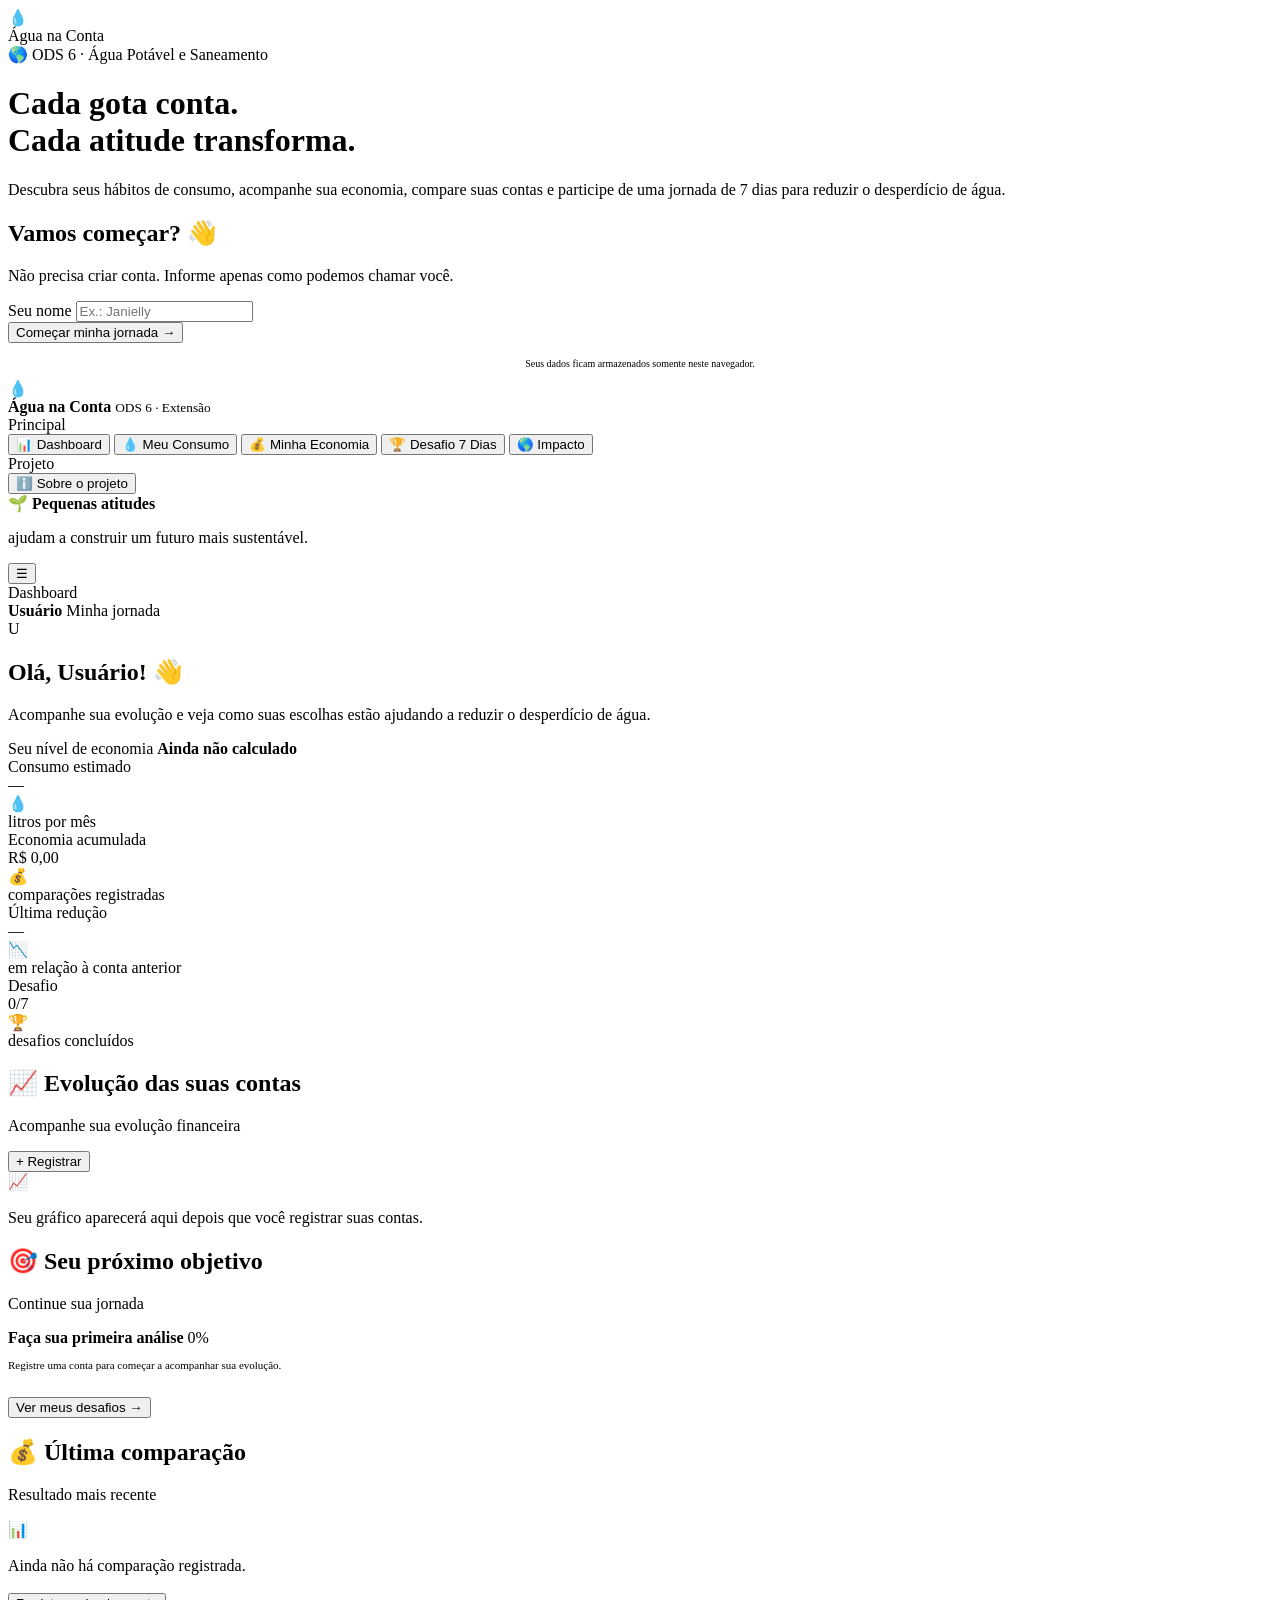
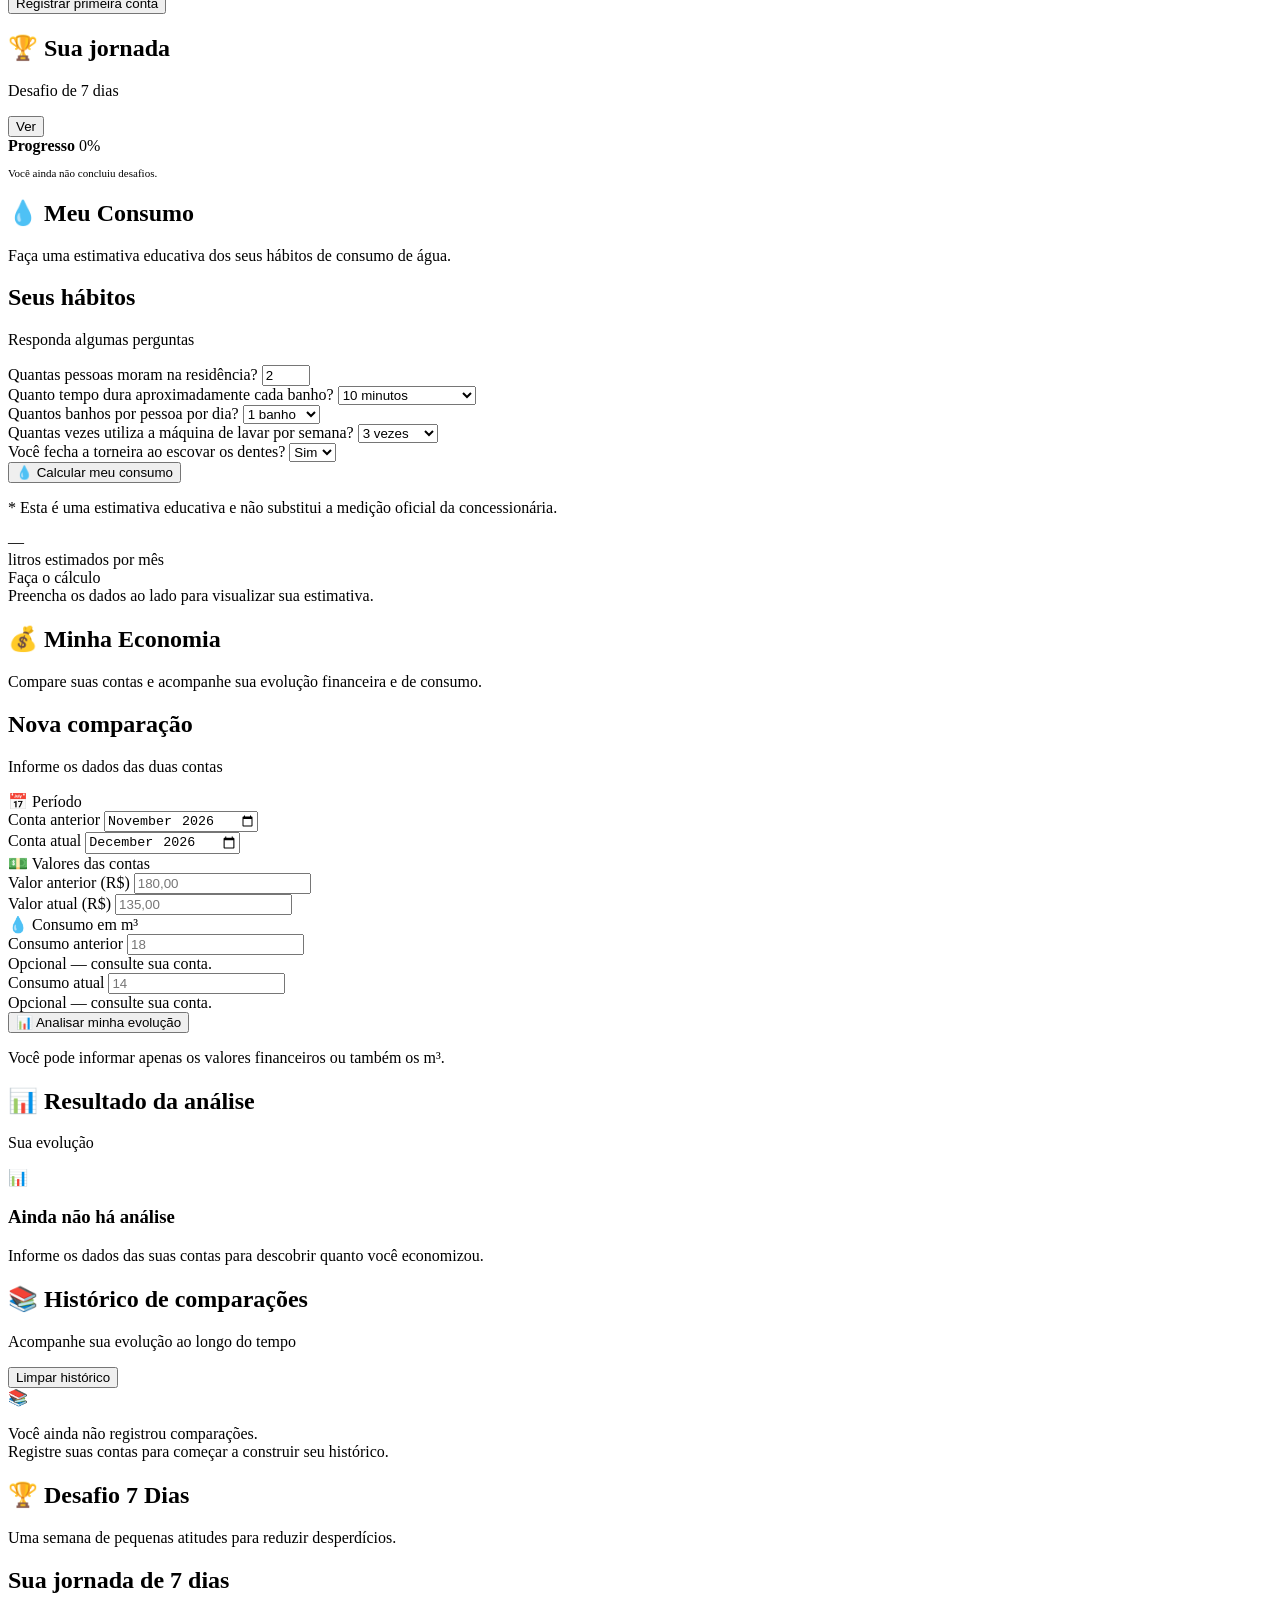
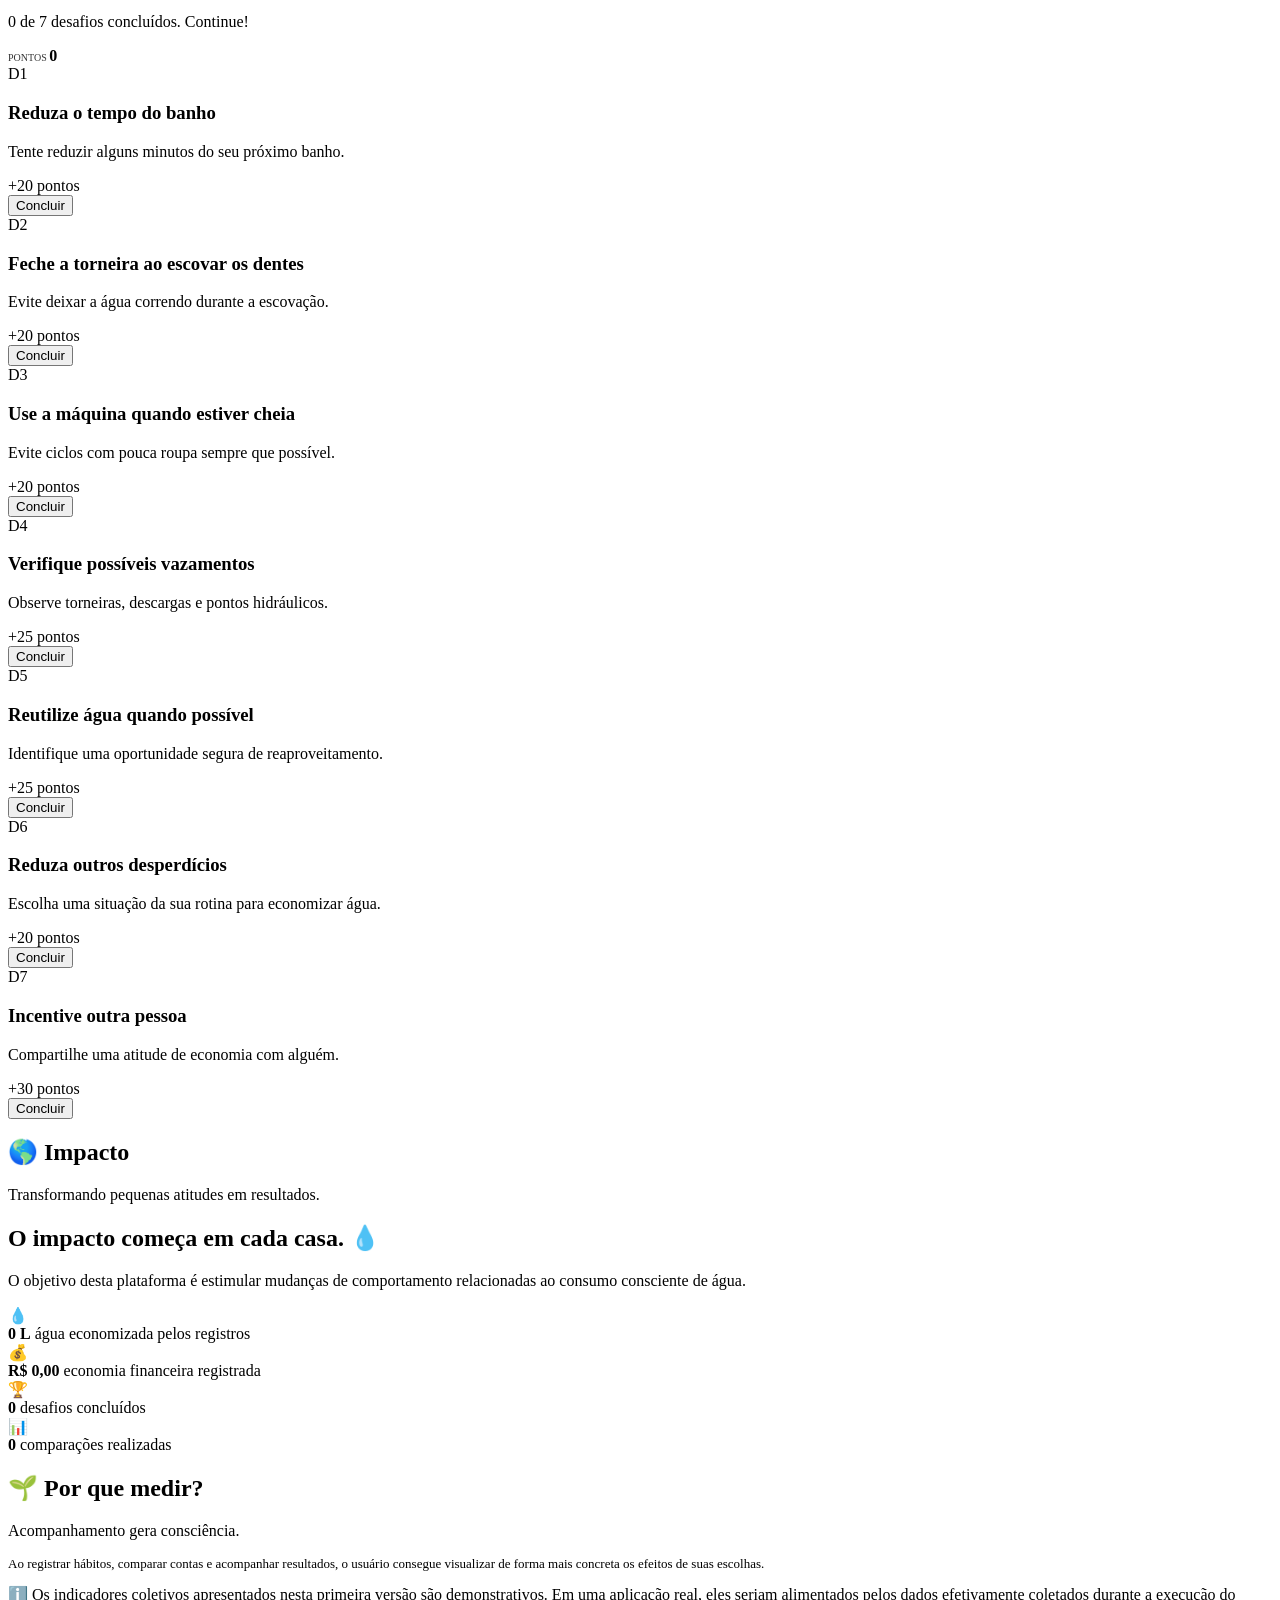
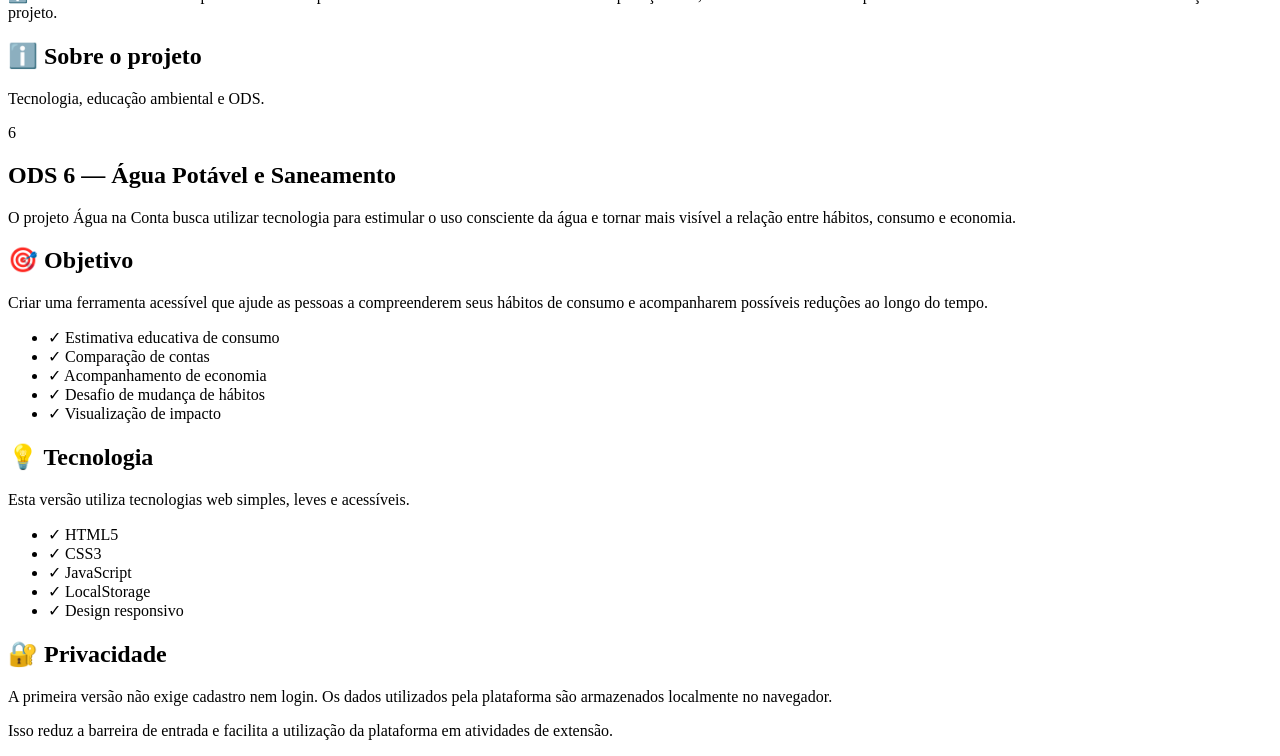
==== index.html @ fd57eae2 "Add files via upload" ====
<!DOCTYPE html>
<html lang="pt-BR">
<head>
    <meta charset="UTF-8">
    <meta name="viewport" content="width=device-width, initial-scale=1.0">

    <title>Água na Conta | Cada gota conta. Cada atitude transforma.</title>

    <meta
        name="description"
        content="Água na Conta — plataforma educativa para acompanhar consumo, economia de água e impacto ambiental."
    >

    
</head>

<body>

<!-- =============================================================
     TELA DE BOAS-VINDAS
============================================================= -->

<div id="welcomeScreen" class="welcome-screen">

    <div class="welcome-container">

        <div class="welcome-content">

            <div class="brand">
                <div class="brand-icon">💧</div>
                Água na Conta
            </div>

            <div class="ods-pill">
                🌎 ODS 6 · Água Potável e Saneamento
            </div>

            <h1>
                Cada gota conta.<br>
                <span>Cada atitude transforma.</span>
            </h1>

            <p>
                Descubra seus hábitos de consumo, acompanhe sua economia,
                compare suas contas e participe de uma jornada de 7 dias
                para reduzir o desperdício de água.
            </p>

        </div>

        <div class="welcome-card">

            <h2>Vamos começar? 👋</h2>

            <p>
                Não precisa criar conta. Informe apenas como podemos
                chamar você.
            </p>

            <div class="input-group">

                <label for="userName">
                    Seu nome
                </label>

                <input
                    id="userName"
                    type="text"
                    maxlength="40"
                    placeholder="Ex.: Janielly"
                    autocomplete="name"
                >

            </div>

            <button
                class="btn btn-primary btn-full"
                onclick="startPlatform()"
            >
                Começar minha jornada →
            </button>

            <p style="font-size:10px;margin-top:15px;text-align:center;">
                Seus dados ficam armazenados somente neste navegador.
            </p>

        </div>

    </div>

</div>


<!-- =============================================================
     APLICAÇÃO
============================================================= -->

<div id="app" class="app hidden">

    <!-- SIDEBAR -->

    <aside id="sidebar" class="sidebar">

        <div class="sidebar-brand">

            <div class="brand-icon">
                💧
            </div>

            <div>
                <strong>Água na Conta</strong>
                <small>ODS 6 · Extensão</small>
            </div>

        </div>

        <div class="nav-title">
            Principal
        </div>

        <nav class="nav">

            <button
                class="nav-item active"
                data-page="dashboard"
                onclick="navigate('dashboard')"
            >
                <span class="nav-icon">📊</span>
                Dashboard
            </button>

            <button
                class="nav-item"
                data-page="consumo"
                onclick="navigate('consumo')"
            >
                <span class="nav-icon">💧</span>
                Meu Consumo
            </button>

            <button
                class="nav-item"
                data-page="conta"
                onclick="navigate('conta')"
            >
                <span class="nav-icon">💰</span>
                Minha Economia
            </button>

            <button
                class="nav-item"
                data-page="desafio"
                onclick="navigate('desafio')"
            >
                <span class="nav-icon">🏆</span>
                Desafio 7 Dias
            </button>

            <button
                class="nav-item"
                data-page="impacto"
                onclick="navigate('impacto')"
            >
                <span class="nav-icon">🌎</span>
                Impacto
            </button>

        </nav>

        <div class="nav-title">
            Projeto
        </div>

        <nav class="nav">

            <button
                class="nav-item"
                data-page="sobre"
                onclick="navigate('sobre')"
            >
                <span class="nav-icon">ℹ️</span>
                Sobre o projeto
            </button>

        </nav>

        <div class="sidebar-bottom">

            <strong>🌱 Pequenas atitudes</strong>

            <p>
                ajudam a construir um futuro mais sustentável.
            </p>

        </div>

    </aside>


    <!-- CONTEÚDO -->

    <main class="main">

        <header class="topbar">

            <button
                class="mobile-menu"
                onclick="toggleSidebar()"
                aria-label="Abrir menu"
            >
                ☰
            </button>

            <div class="breadcrumb" id="breadcrumb">
                Dashboard
            </div>

            <div class="user-mini">

                <div class="user-mini-info">
                    <strong id="topUserName">Usuário</strong>
                    <span>Minha jornada</span>
                </div>

                <div
                    class="user-avatar"
                    id="userAvatar"
                >
                    U
                </div>

            </div>

        </header>


        <div class="content">


            <!-- =================================================
                 DASHBOARD
            ================================================= -->

            <section id="page-dashboard" class="page active">

                <div class="dashboard-hero">

                    <div class="dashboard-hero-row">

                        <div>

                            <h1 id="dashboardGreeting">
                                Olá! 👋
                            </h1>

                            <p>
                                Acompanhe sua evolução e veja como suas
                                escolhas estão ajudando a reduzir o
                                desperdício de água.
                            </p>

                        </div>

                        <div class="hero-status">

                            <span>Seu nível de economia</span>

                            <strong id="dashboardLevel">
                                Ainda não calculado
                            </strong>

                        </div>

                    </div>

                </div>


                <!-- MÉTRICAS -->

                <div class="metrics-grid">

                    <div class="card metric-card">

                        <div class="metric-top">

                            <div>
                                <div class="metric-label">
                                    Consumo estimado
                                </div>
                                <div
                                    class="metric-value"
                                    id="metricConsumption"
                                >
                                    —
                                </div>
                            </div>

                            <div class="metric-icon teal">
                                💧
                            </div>

                        </div>

                        <div class="metric-description">
                            litros por mês
                        </div>

                    </div>


                    <div class="card metric-card">

                        <div class="metric-top">

                            <div>
                                <div class="metric-label">
                                    Economia acumulada
                                </div>

                                <div
                                    class="metric-value"
                                    id="metricSavings"
                                >
                                    R$ 0,00
                                </div>
                            </div>

                            <div class="metric-icon green">
                                💰
                            </div>

                        </div>

                        <div class="metric-description">
                            comparações registradas
                        </div>

                    </div>


                    <div class="card metric-card">

                        <div class="metric-top">

                            <div>
                                <div class="metric-label">
                                    Última redução
                                </div>

                                <div
                                    class="metric-value"
                                    id="metricReduction"
                                >
                                    —
                                </div>
                            </div>

                            <div class="metric-icon blue">
                                📉
                            </div>

                        </div>

                        <div class="metric-description">
                            em relação à conta anterior
                        </div>

                    </div>


                    <div class="card metric-card">

                        <div class="metric-top">

                            <div>
                                <div class="metric-label">
                                    Desafio
                                </div>

                                <div
                                    class="metric-value"
                                    id="metricChallenge"
                                >
                                    0/7
                                </div>
                            </div>

                            <div class="metric-icon orange">
                                🏆
                            </div>

                        </div>

                        <div class="metric-description">
                            desafios concluídos
                        </div>

                    </div>

                </div>


                <!-- EVOLUÇÃO + META -->

                <div class="dashboard-grid">

                    <div class="card">

                        <div class="card-header">

                            <div>
                                <h2>📈 Evolução das suas contas</h2>
                                <p>
                                    Acompanhe sua evolução financeira
                                </p>
                            </div>

                            <button
                                class="btn btn-secondary"
                                onclick="navigate('conta')"
                            >
                                + Registrar
                            </button>

                        </div>

                        <div class="card-body">

                            <div id="dashboardChart">
                                <!-- preenchido pelo JS -->
                            </div>

                        </div>

                    </div>


                    <div class="card">

                        <div class="card-header">

                            <div>
                                <h2>🎯 Seu próximo objetivo</h2>
                                <p>
                                    Continue sua jornada
                                </p>
                            </div>

                        </div>

                        <div class="card-body">

                            <div class="goal-card">

                                <div class="goal-top">

                                    <strong id="goalTitle">
                                        Complete seu primeiro desafio
                                    </strong>

                                    <span id="goalPercent">
                                        0%
                                    </span>

                                </div>

                                <div class="goal-bar">
                                    <div
                                        id="goalBar"
                                        style="width:0%"
                                    ></div>
                                </div>

                                <p
                                    id="goalDescription"
                                    style="
                                        margin-top:12px;
                                        color:var(--text-light);
                                        font-size:11px;
                                    "
                                >
                                    Dê o primeiro passo para começar.
                                </p>

                            </div>

                            <button
                                class="btn btn-primary btn-full"
                                style="margin-top:15px;"
                                onclick="navigate('desafio')"
                            >
                                Ver meus desafios →
                            </button>

                        </div>

                    </div>

                </div>


                <!-- ÚLTIMO RESULTADO + DESAFIO -->

                <div class="dashboard-grid-2">

                    <div class="card">

                        <div class="card-header">

                            <div>
                                <h2>💰 Última comparação</h2>
                                <p>
                                    Resultado mais recente
                                </p>
                            </div>

                        </div>

                        <div
                            class="card-body"
                            id="dashboardLastComparison"
                        >
                            <div class="history-empty">
                                Ainda não há comparação registrada.
                            </div>
                        </div>

                    </div>


                    <div class="card">

                        <div class="card-header">

                            <div>
                                <h2>🏆 Sua jornada</h2>
                                <p>
                                    Desafio de 7 dias
                                </p>
                            </div>

                            <button
                                class="btn btn-secondary"
                                onclick="navigate('desafio')"
                            >
                                Ver
                            </button>

                        </div>

                        <div class="card-body">

                            <div class="goal-card">

                                <div class="goal-top">

                                    <strong>
                                        Progresso
                                    </strong>

                                    <span id="dashboardChallengePercent">
                                        0%
                                    </span>

                                </div>

                                <div class="goal-bar">

                                    <div
                                        id="dashboardChallengeBar"
                                        style="width:0%"
                                    ></div>

                                </div>

                                <p
                                    id="dashboardChallengeText"
                                    style="
                                        margin-top:12px;
                                        color:var(--text-light);
                                        font-size:11px;
                                    "
                                >
                                    Você ainda não concluiu desafios.
                                </p>

                            </div>

                        </div>

                    </div>

                </div>

            </section>


            <!-- =================================================
                 MEU CONSUMO
            ================================================= -->

            <section id="page-consumo" class="page">

                <div class="page-header">

                    <h1>💧 Meu Consumo</h1>

                    <p>
                        Faça uma estimativa educativa dos seus hábitos
                        de consumo de água.
                    </p>

                </div>


                <div class="consumption-layout">

                    <!-- FORM -->

                    <div class="card">

                        <div class="card-header">

                            <div>
                                <h2>Seus hábitos</h2>
                                <p>
                                    Responda algumas perguntas
                                </p>
                            </div>

                        </div>

                        <div class="card-body">

                            <div class="input-group">

                                <label for="people">
                                    Quantas pessoas moram na residência?
                                </label>

                                <input
                                    id="people"
                                    type="number"
                                    min="1"
                                    max="30"
                                    value="2"
                                >

                            </div>


                            <div class="input-group">

                                <label for="showerMinutes">
                                    Quanto tempo dura aproximadamente
                                    cada banho?
                                </label>

                                <select id="showerMinutes">

                                    <option value="5">
                                        5 minutos
                                    </option>

                                    <option value="8">
                                        8 minutos
                                    </option>

                                    <option value="10" selected>
                                        10 minutos
                                    </option>

                                    <option value="15">
                                        15 minutos
                                    </option>

                                    <option value="20">
                                        20 minutos
                                    </option>

                                    <option value="25">
                                        Mais de 20 minutos
                                    </option>

                                </select>

                            </div>


                            <div class="input-group">

                                <label for="showers">
                                    Quantos banhos por pessoa por dia?
                                </label>

                                <select id="showers">

                                    <option value="1" selected>
                                        1 banho
                                    </option>

                                    <option value="2">
                                        2 banhos
                                    </option>

                                    <option value="3">
                                        3 banhos
                                    </option>

                                </select>

                            </div>


                            <div class="input-group">

                                <label for="washer">
                                    Quantas vezes utiliza a máquina
                                    de lavar por semana?
                                </label>

                                <select id="washer">

                                    <option value="1">
                                        1 vez
                                    </option>

                                    <option value="2">
                                        2 vezes
                                    </option>

                                    <option value="3" selected>
                                        3 vezes
                                    </option>

                                    <option value="4">
                                        4 vezes
                                    </option>

                                    <option value="5">
                                        5 ou mais
                                    </option>

                                </select>

                            </div>


                            <div class="input-group">

                                <label for="tap">
                                    Você fecha a torneira ao escovar
                                    os dentes?
                                </label>

                                <select id="tap">

                                    <option value="sim" selected>
                                        Sim
                                    </option>

                                    <option value="nao">
                                        Não
                                    </option>

                                </select>

                            </div>


                            <button
                                class="btn btn-primary btn-full"
                                onclick="calculateConsumption()"
                            >
                                💧 Calcular meu consumo
                            </button>

                            <p class="help-text">
                                * Esta é uma estimativa educativa e não
                                substitui a medição oficial da concessionária.
                            </p>

                        </div>

                    </div>


                    <!-- RESULTADO -->

                    <div class="card">

                        <div class="consumption-result">

                            <div class="big-number" id="consumptionTotal">
                                —
                            </div>

                            <div class="big-number-label">
                                litros estimados por mês
                            </div>

                            <div
                                class="profile-badge"
                                id="consumptionProfile"
                            >
                                Faça o cálculo
                            </div>

                        </div>


                        <div
                            class="consumption-breakdown"
                            id="consumptionBreakdown"
                        >

                            <div class="history-empty">
                                Preencha os dados ao lado para
                                visualizar sua estimativa.
                            </div>

                        </div>

                    </div>

                </div>

            </section>


            <!-- =================================================
                 MINHA ECONOMIA
            ================================================= -->

            <section id="page-conta" class="page">

                <div class="page-header">

                    <h1>💰 Minha Economia</h1>

                    <p>
                        Compare suas contas e acompanhe sua evolução
                        financeira e de consumo.
                    </p>

                </div>


                <div class="comparison-layout">

                    <!-- FORMULÁRIO -->

                    <div class="card">

                        <div class="card-header">

                            <div>
                                <h2>Nova comparação</h2>
                                <p>
                                    Informe os dados das duas contas
                                </p>
                            </div>

                        </div>

                        <div class="card-body">

                            <div class="form-section">

                                <div class="form-section-title">
                                    📅 Período
                                </div>

                                <div class="form-grid">

                                    <div class="input-group">

                                        <label for="previousMonth">
                                            Conta anterior
                                        </label>

                                        <input
                                            id="previousMonth"
                                            type="month"
                                        >

                                    </div>

                                    <div class="input-group">

                                        <label for="currentMonth">
                                            Conta atual
                                        </label>

                                        <input
                                            id="currentMonth"
                                            type="month"
                                        >

                                    </div>

                                </div>

                            </div>


                            <div class="form-section">

                                <div class="form-section-title">
                                    💵 Valores das contas
                                </div>

                                <div class="form-grid">

                                    <div class="input-group">

                                        <label for="previousBill">
                                            Valor anterior (R$)
                                        </label>

                                        <input
                                            id="previousBill"
                                            type="number"
                                            min="0"
                                            step="0.01"
                                            placeholder="180,00"
                                        >

                                    </div>

                                    <div class="input-group">

                                        <label for="currentBill">
                                            Valor atual (R$)
                                        </label>

                                        <input
                                            id="currentBill"
                                            type="number"
                                            min="0"
                                            step="0.01"
                                            placeholder="135,00"
                                        >

                                    </div>

                                </div>

                            </div>


                            <div class="form-section">

                                <div class="form-section-title">
                                    💧 Consumo em m³
                                </div>

                                <div class="form-grid">

                                    <div class="input-group">

                                        <label for="previousM3">
                                            Consumo anterior
                                        </label>

                                        <input
                                            id="previousM3"
                                            type="number"
                                            min="0"
                                            step="0.01"
                                            placeholder="18"
                                        >

                                        <div class="help-text">
                                            Opcional — consulte sua conta.
                                        </div>

                                    </div>

                                    <div class="input-group">

                                        <label for="currentM3">
                                            Consumo atual
                                        </label>

                                        <input
                                            id="currentM3"
                                            type="number"
                                            min="0"
                                            step="0.01"
                                            placeholder="14"
                                        >

                                        <div class="help-text">
                                            Opcional — consulte sua conta.
                                        </div>

                                    </div>

                                </div>

                            </div>


                            <button
                                class="btn btn-primary btn-full"
                                onclick="compareBills()"
                            >
                                📊 Analisar minha evolução
                            </button>

                            <p class="help-text">
                                Você pode informar apenas os valores
                                financeiros ou também os m³.
                            </p>

                        </div>

                    </div>


                    <!-- RESULTADO -->

                    <div class="card">

                        <div class="card-header">

                            <div>
                                <h2>📊 Resultado da análise</h2>
                                <p>
                                    Sua evolução
                                </p>
                            </div>

                        </div>

                        <div
                            id="comparisonResult"
                            class="result-empty"
                        >

                            <div class="empty-state">

                                <div class="empty-icon">
                                    📊
                                </div>

                                <h3>
                                    Ainda não há análise
                                </h3>

                                <p>
                                    Informe os dados das suas contas
                                    para descobrir quanto você economizou.
                                </p>

                            </div>

                        </div>

                    </div>

                </div>


                <!-- HISTÓRICO -->

                <div
                    class="card"
                    style="margin-top:20px;"
                >

                    <div class="card-header">

                        <div>
                            <h2>📚 Histórico de comparações</h2>
                            <p>
                                Acompanhe sua evolução ao longo do tempo
                            </p>
                        </div>

                        <button
                            class="btn btn-outline"
                            onclick="clearHistory()"
                        >
                            Limpar histórico
                        </button>

                    </div>

                    <div
                        class="card-body"
                        id="historyContainer"
                    >
                    </div>

                </div>

            </section>


            <!-- =================================================
                 DESAFIO
            ================================================= -->

            <section id="page-desafio" class="page">

                <div class="page-header">

                    <h1>🏆 Desafio 7 Dias</h1>

                    <p>
                        Uma semana de pequenas atitudes para
                        reduzir desperdícios.
                    </p>

                </div>


                <div class="challenge-header">

                    <div class="challenge-top">

                        <div>

                            <h2>
                                Sua jornada de 7 dias
                            </h2>

                            <p id="challengeSummary">
                                Comece seu primeiro desafio.
                            </p>

                        </div>

                        <div class="challenge-score">

                            <span style="font-size:10px;opacity:.8;">
                                PONTOS
                            </span>

                            <strong id="challengePoints">
                                0
                            </strong>

                        </div>

                    </div>

                    <div class="challenge-progress">

                        <div
                            id="challengeProgressBar"
                            style="width:0%"
                        ></div>

                    </div>

                </div>


                <div
                    class="challenge-list"
                    id="challengeList"
                >
                </div>

            </section>


            <!-- =================================================
                 IMPACTO
            ================================================= -->

            <section id="page-impacto" class="page">

                <div class="page-header">

                    <h1>🌎 Impacto</h1>

                    <p>
                        Transformando pequenas atitudes em resultados.
                    </p>

                </div>


                <div class="impact-hero">

                    <h2>
                        O impacto começa em cada casa. 💧
                    </h2>

                    <p>
                        O objetivo desta plataforma é estimular
                        mudanças de comportamento relacionadas ao
                        consumo consciente de água.
                    </p>

                </div>


                <div class="impact-grid">

                    <div class="card impact-card">

                        <div class="icon">💧</div>

                        <strong id="impactLiters">
                            0 L
                        </strong>

                        <span>
                            água economizada pelos registros
                        </span>

                    </div>


                    <div class="card impact-card">

                        <div class="icon">💰</div>

                        <strong id="impactMoney">
                            R$ 0
                        </strong>

                        <span>
                            economia financeira registrada
                        </span>

                    </div>


                    <div class="card impact-card">

                        <div class="icon">🏆</div>

                        <strong id="impactChallenges">
                            0
                        </strong>

                        <span>
                            desafios concluídos
                        </span>

                    </div>


                    <div class="card impact-card">

                        <div class="icon">📊</div>

                        <strong id="impactComparisons">
                            0
                        </strong>

                        <span>
                            comparações realizadas
                        </span>

                    </div>

                </div>


                <div class="card">

                    <div class="card-header">

                        <div>
                            <h2>🌱 Por que medir?</h2>
                            <p>
                                Acompanhamento gera consciência.
                            </p>
                        </div>

                    </div>

                    <div class="card-body">

                        <p
                            style="
                                font-size:13px;
                                color:var(--text-light);
                                max-width:800px;
                            "
                        >
                            Ao registrar hábitos, comparar contas e
                            acompanhar resultados, o usuário consegue
                            visualizar de forma mais concreta os efeitos
                            de suas escolhas.
                        </p>

                        <div class="demonstrative">

                            ℹ️ Os indicadores coletivos apresentados
                            nesta primeira versão são demonstrativos.
                            Em uma aplicação real, eles seriam alimentados
                            pelos dados efetivamente coletados durante
                            a execução do projeto.

                        </div>

                    </div>

                </div>

            </section>


            <!-- =================================================
                 SOBRE
            ================================================= -->

            <section id="page-sobre" class="page">

                <div class="page-header">

                    <h1>ℹ️ Sobre o projeto</h1>

                    <p>
                        Tecnologia, educação ambiental e ODS.
                    </p>

                </div>


                <div class="about-grid">

                    <div class="card about-card ods-card">

                        <div class="ods-number">
                            6
                        </div>

                        <h2>
                            ODS 6 — Água Potável e Saneamento
                        </h2>

                        <p>
                            O projeto Água na Conta busca utilizar
                            tecnologia para estimular o uso consciente
                            da água e tornar mais visível a relação
                            entre hábitos, consumo e economia.
                        </p>

                    </div>


                    <div class="card about-card">

                        <h2>
                            🎯 Objetivo
                        </h2>

                        <p>
                            Criar uma ferramenta acessível que ajude
                            as pessoas a compreenderem seus hábitos
                            de consumo e acompanharem possíveis
                            reduções ao longo do tempo.
                        </p>

                        <ul class="feature-list">

                            <li>
                                <span>✓</span>
                                Estimativa educativa de consumo
                            </li>

                            <li>
                                <span>✓</span>
                                Comparação de contas
                            </li>

                            <li>
                                <span>✓</span>
                                Acompanhamento de economia
                            </li>

                            <li>
                                <span>✓</span>
                                Desafio de mudança de hábitos
                            </li>

                            <li>
                                <span>✓</span>
                                Visualização de impacto
                            </li>

                        </ul>

                    </div>


                    <div class="card about-card">

                        <h2>
                            💡 Tecnologia
                        </h2>

                        <p>
                            Esta versão utiliza tecnologias web simples,
                            leves e acessíveis.
                        </p>

                        <ul class="feature-list">

                            <li>
                                <span>✓</span>
                                HTML5
                            </li>

                            <li>
                                <span>✓</span>
                                CSS3
                            </li>

                            <li>
                                <span>✓</span>
                                JavaScript
                            </li>

                            <li>
                                <span>✓</span>
                                LocalStorage
                            </li>

                            <li>
                                <span>✓</span>
                                Design responsivo
                            </li>

                        </ul>

                    </div>


                    <div class="card about-card">

                        <h2>
                            🔐 Privacidade
                        </h2>

                        <p>
                            A primeira versão não exige cadastro nem
                            login. Os dados utilizados pela plataforma
                            são armazenados localmente no navegador.
                        </p>

                        <p>
                            Isso reduz a barreira de entrada e facilita
                            a utilização da plataforma em atividades
                            de extensão.
                        </p>

                    </div>

                </div>

            </section>


        </div>

    </main>

</div>


<!-- TOAST -->

<div
    id="toastContainer"
    class="toast-container"
></div>


    <script src="script.js"></script>


</body>
</html>
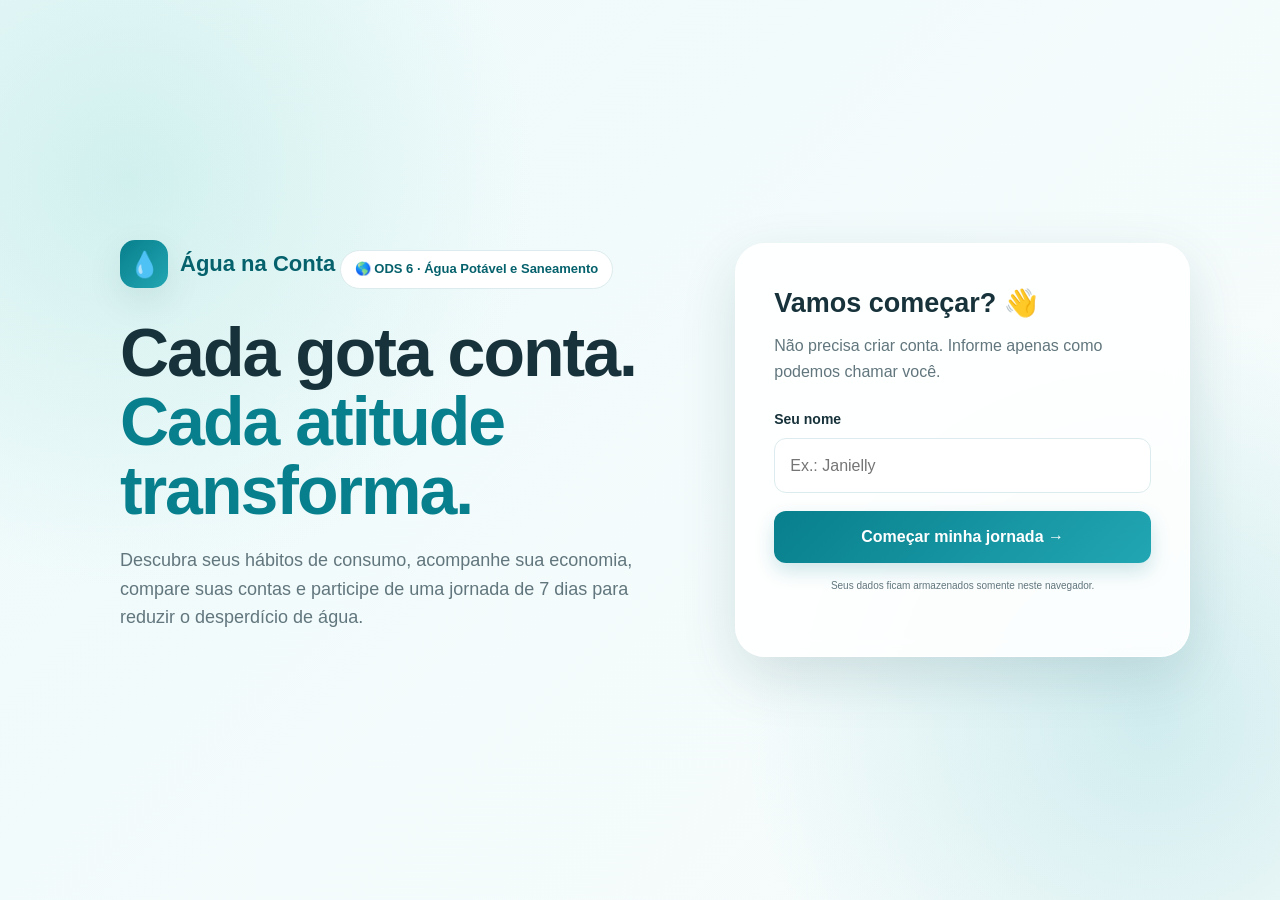
==== commit 99cd18e6: "Rename testeods6.html to index.html" ====
--- a/index.html
+++ b/index.html
@@ -1,1484 +1,5590 @@
-<!DOCTYPE html>
-<html lang="pt-BR">
-<head>
-    <meta charset="UTF-8">
-    <meta name="viewport" content="width=device-width, initial-scale=1.0">
-
-    <title>Água na Conta | Cada gota conta. Cada atitude transforma.</title>
-
-    <meta
-        name="description"
-        content="Água na Conta — plataforma educativa para acompanhar consumo, economia de água e impacto ambiental."
-    >
-
-    
-</head>
-
-<body>
-
-<!-- =============================================================
-     TELA DE BOAS-VINDAS
-============================================================= -->
-
-<div id="welcomeScreen" class="welcome-screen">
-
-    <div class="welcome-container">
-
-        <div class="welcome-content">
-
-            <div class="brand">
-                <div class="brand-icon">💧</div>
-                Água na Conta
-            </div>
-
-            <div class="ods-pill">
-                🌎 ODS 6 · Água Potável e Saneamento
-            </div>
-
-            <h1>
-                Cada gota conta.<br>
-                <span>Cada atitude transforma.</span>
-            </h1>
-
-            <p>
-                Descubra seus hábitos de consumo, acompanhe sua economia,
-                compare suas contas e participe de uma jornada de 7 dias
-                para reduzir o desperdício de água.
-            </p>
-
-        </div>
-
-        <div class="welcome-card">
-
-            <h2>Vamos começar? 👋</h2>
-
-            <p>
-                Não precisa criar conta. Informe apenas como podemos
-                chamar você.
-            </p>
-
-            <div class="input-group">
-
-                <label for="userName">
-                    Seu nome
-                </label>
-
-                <input
-                    id="userName"
-                    type="text"
-                    maxlength="40"
-                    placeholder="Ex.: Janielly"
-                    autocomplete="name"
-                >
-
-            </div>
-
-            <button
-                class="btn btn-primary btn-full"
-                onclick="startPlatform()"
-            >
-                Começar minha jornada →
-            </button>
-
-            <p style="font-size:10px;margin-top:15px;text-align:center;">
-                Seus dados ficam armazenados somente neste navegador.
-            </p>
-
-        </div>
-
-    </div>
-
-</div>
-
-
-<!-- =============================================================
-     APLICAÇÃO
-============================================================= -->
-
-<div id="app" class="app hidden">
-
-    <!-- SIDEBAR -->
-
-    <aside id="sidebar" class="sidebar">
-
-        <div class="sidebar-brand">
-
-            <div class="brand-icon">
-                💧
-            </div>
-
-            <div>
-                <strong>Água na Conta</strong>
-                <small>ODS 6 · Extensão</small>
-            </div>
-
-        </div>
-
-        <div class="nav-title">
-            Principal
-        </div>
-
-        <nav class="nav">
-
-            <button
-                class="nav-item active"
-                data-page="dashboard"
-                onclick="navigate('dashboard')"
-            >
-                <span class="nav-icon">📊</span>
-                Dashboard
-            </button>
-
-            <button
-                class="nav-item"
-                data-page="consumo"
-                onclick="navigate('consumo')"
-            >
-                <span class="nav-icon">💧</span>
-                Meu Consumo
-            </button>
-
-            <button
-                class="nav-item"
-                data-page="conta"
-                onclick="navigate('conta')"
-            >
-                <span class="nav-icon">💰</span>
-                Minha Economia
-            </button>
-
-            <button
-                class="nav-item"
-                data-page="desafio"
-                onclick="navigate('desafio')"
-            >
-                <span class="nav-icon">🏆</span>
-                Desafio 7 Dias
-            </button>
-
-            <button
-                class="nav-item"
-                data-page="impacto"
-                onclick="navigate('impacto')"
-            >
-                <span class="nav-icon">🌎</span>
-                Impacto
-            </button>
-
-        </nav>
-
-        <div class="nav-title">
-            Projeto
-        </div>
-
-        <nav class="nav">
-
-            <button
-                class="nav-item"
-                data-page="sobre"
-                onclick="navigate('sobre')"
-            >
-                <span class="nav-icon">ℹ️</span>
-                Sobre o projeto
-            </button>
-
-        </nav>
-
-        <div class="sidebar-bottom">
-
-            <strong>🌱 Pequenas atitudes</strong>
-
-            <p>
-                ajudam a construir um futuro mais sustentável.
-            </p>
-
-        </div>
-
-    </aside>
-
-
-    <!-- CONTEÚDO -->
-
-    <main class="main">
-
-        <header class="topbar">
-
-            <button
-                class="mobile-menu"
-                onclick="toggleSidebar()"
-                aria-label="Abrir menu"
-            >
-                ☰
-            </button>
-
-            <div class="breadcrumb" id="breadcrumb">
-                Dashboard
-            </div>
-
-            <div class="user-mini">
-
-                <div class="user-mini-info">
-                    <strong id="topUserName">Usuário</strong>
-                    <span>Minha jornada</span>
-                </div>
-
-                <div
-                    class="user-avatar"
-                    id="userAvatar"
-                >
-                    U
-                </div>
-
-            </div>
-
-        </header>
-
-
-        <div class="content">
-
-
-            <!-- =================================================
-                 DASHBOARD
-            ================================================= -->
-
-            <section id="page-dashboard" class="page active">
-
-                <div class="dashboard-hero">
-
-                    <div class="dashboard-hero-row">
-
-                        <div>
-
-                            <h1 id="dashboardGreeting">
-                                Olá! 👋
-                            </h1>
-
-                            <p>
-                                Acompanhe sua evolução e veja como suas
-                                escolhas estão ajudando a reduzir o
-                                desperdício de água.
-                            </p>
-
-                        </div>
-
-                        <div class="hero-status">
-
-                            <span>Seu nível de economia</span>
-
-                            <strong id="dashboardLevel">
-                                Ainda não calculado
-                            </strong>
-
-                        </div>
-
-                    </div>
-
-                </div>
-
-
-                <!-- MÉTRICAS -->
-
-                <div class="metrics-grid">
-
-                    <div class="card metric-card">
-
-                        <div class="metric-top">
-
-                            <div>
-                                <div class="metric-label">
-                                    Consumo estimado
-                                </div>
-                                <div
-                                    class="metric-value"
-                                    id="metricConsumption"
-                                >
-                                    —
-                                </div>
-                            </div>
-
-                            <div class="metric-icon teal">
-                                💧
-                            </div>
-
-                        </div>
-
-                        <div class="metric-description">
-                            litros por mês
-                        </div>
-
-                    </div>
-
-
-                    <div class="card metric-card">
-
-                        <div class="metric-top">
-
-                            <div>
-                                <div class="metric-label">
-                                    Economia acumulada
-                                </div>
-
-                                <div
-                                    class="metric-value"
-                                    id="metricSavings"
-                                >
-                                    R$ 0,00
-                                </div>
-                            </div>
-
-                            <div class="metric-icon green">
-                                💰
-                            </div>
-
-                        </div>
-
-                        <div class="metric-description">
-                            comparações registradas
-                        </div>
-
-                    </div>
-
-
-                    <div class="card metric-card">
-
-                        <div class="metric-top">
-
-                            <div>
-                                <div class="metric-label">
-                                    Última redução
-                                </div>
-
-                                <div
-                                    class="metric-value"
-                                    id="metricReduction"
-                                >
-                                    —
-                                </div>
-                            </div>
-
-                            <div class="metric-icon blue">
-                                📉
-                            </div>
-
-                        </div>
-
-                        <div class="metric-description">
-                            em relação à conta anterior
-                        </div>
-
-                    </div>
-
-
-                    <div class="card metric-card">
-
-                        <div class="metric-top">
-
-                            <div>
-                                <div class="metric-label">
-                                    Desafio
-                                </div>
-
-                                <div
-                                    class="metric-value"
-                                    id="metricChallenge"
-                                >
-                                    0/7
-                                </div>
-                            </div>
-
-                            <div class="metric-icon orange">
-                                🏆
-                            </div>
-
-                        </div>
-
-                        <div class="metric-description">
-                            desafios concluídos
-                        </div>
-
-                    </div>
-
-                </div>
-
-
-                <!-- EVOLUÇÃO + META -->
-
-                <div class="dashboard-grid">
-
-                    <div class="card">
-
-                        <div class="card-header">
-
-                            <div>
-                                <h2>📈 Evolução das suas contas</h2>
-                                <p>
-                                    Acompanhe sua evolução financeira
-                                </p>
-                            </div>
-
-                            <button
-                                class="btn btn-secondary"
-                                onclick="navigate('conta')"
-                            >
-                                + Registrar
-                            </button>
-
-                        </div>
-
-                        <div class="card-body">
-
-                            <div id="dashboardChart">
-                                <!-- preenchido pelo JS -->
-                            </div>
-
-                        </div>
-
-                    </div>
-
-
-                    <div class="card">
-
-                        <div class="card-header">
-
-                            <div>
-                                <h2>🎯 Seu próximo objetivo</h2>
-                                <p>
-                                    Continue sua jornada
-                                </p>
-                            </div>
-
-                        </div>
-
-                        <div class="card-body">
-
-                            <div class="goal-card">
-
-                                <div class="goal-top">
-
-                                    <strong id="goalTitle">
-                                        Complete seu primeiro desafio
-                                    </strong>
-
-                                    <span id="goalPercent">
-                                        0%
-                                    </span>
-
-                                </div>
-
-                                <div class="goal-bar">
-                                    <div
-                                        id="goalBar"
-                                        style="width:0%"
-                                    ></div>
-                                </div>
-
-                                <p
-                                    id="goalDescription"
-                                    style="
-                                        margin-top:12px;
-                                        color:var(--text-light);
-                                        font-size:11px;
-                                    "
-                                >
-                                    Dê o primeiro passo para começar.
-                                </p>
-
-                            </div>
-
-                            <button
-                                class="btn btn-primary btn-full"
-                                style="margin-top:15px;"
-                                onclick="navigate('desafio')"
-                            >
-                                Ver meus desafios →
-                            </button>
-
-                        </div>
-
-                    </div>
-
-                </div>
-
-
-                <!-- ÚLTIMO RESULTADO + DESAFIO -->
-
-                <div class="dashboard-grid-2">
-
-                    <div class="card">
-
-                        <div class="card-header">
-
-                            <div>
-                                <h2>💰 Última comparação</h2>
-                                <p>
-                                    Resultado mais recente
-                                </p>
-                            </div>
-
-                        </div>
-
-                        <div
-                            class="card-body"
-                            id="dashboardLastComparison"
-                        >
-                            <div class="history-empty">
-                                Ainda não há comparação registrada.
-                            </div>
-                        </div>
-
-                    </div>
-
-
-                    <div class="card">
-
-                        <div class="card-header">
-
-                            <div>
-                                <h2>🏆 Sua jornada</h2>
-                                <p>
-                                    Desafio de 7 dias
-                                </p>
-                            </div>
-
-                            <button
-                                class="btn btn-secondary"
-                                onclick="navigate('desafio')"
-                            >
-                                Ver
-                            </button>
-
-                        </div>
-
-                        <div class="card-body">
-
-                            <div class="goal-card">
-
-                                <div class="goal-top">
-
-                                    <strong>
-                                        Progresso
-                                    </strong>
-
-                                    <span id="dashboardChallengePercent">
-                                        0%
-                                    </span>
-
-                                </div>
-
-                                <div class="goal-bar">
-
-                                    <div
-                                        id="dashboardChallengeBar"
-                                        style="width:0%"
-                                    ></div>
-
-                                </div>
-
-                                <p
-                                    id="dashboardChallengeText"
-                                    style="
-                                        margin-top:12px;
-                                        color:var(--text-light);
-                                        font-size:11px;
-                                    "
-                                >
-                                    Você ainda não concluiu desafios.
-                                </p>
-
-                            </div>
-
-                        </div>
-
-                    </div>
-
-                </div>
-
-            </section>
-
-
-            <!-- =================================================
-                 MEU CONSUMO
-            ================================================= -->
-
-            <section id="page-consumo" class="page">
-
-                <div class="page-header">
-
-                    <h1>💧 Meu Consumo</h1>
-
-                    <p>
-                        Faça uma estimativa educativa dos seus hábitos
-                        de consumo de água.
-                    </p>
-
-                </div>
-
-
-                <div class="consumption-layout">
-
-                    <!-- FORM -->
-
-                    <div class="card">
-
-                        <div class="card-header">
-
-                            <div>
-                                <h2>Seus hábitos</h2>
-                                <p>
-                                    Responda algumas perguntas
-                                </p>
-                            </div>
-
-                        </div>
-
-                        <div class="card-body">
-
-                            <div class="input-group">
-
-                                <label for="people">
-                                    Quantas pessoas moram na residência?
-                                </label>
-
-                                <input
-                                    id="people"
-                                    type="number"
-                                    min="1"
-                                    max="30"
-                                    value="2"
-                                >
-
-                            </div>
-
-
-                            <div class="input-group">
-
-                                <label for="showerMinutes">
-                                    Quanto tempo dura aproximadamente
-                                    cada banho?
-                                </label>
-
-                                <select id="showerMinutes">
-
-                                    <option value="5">
-                                        5 minutos
-                                    </option>
-
-                                    <option value="8">
-                                        8 minutos
-                                    </option>
-
-                                    <option value="10" selected>
-                                        10 minutos
-                                    </option>
-
-                                    <option value="15">
-                                        15 minutos
-                                    </option>
-
-                                    <option value="20">
-                                        20 minutos
-                                    </option>
-
-                                    <option value="25">
-                                        Mais de 20 minutos
-                                    </option>
-
-                                </select>
-
-                            </div>
-
-
-                            <div class="input-group">
-
-                                <label for="showers">
-                                    Quantos banhos por pessoa por dia?
-                                </label>
-
-                                <select id="showers">
-
-                                    <option value="1" selected>
-                                        1 banho
-                                    </option>
-
-                                    <option value="2">
-                                        2 banhos
-                                    </option>
-
-                                    <option value="3">
-                                        3 banhos
-                                    </option>
-
-                                </select>
-
-                            </div>
-
-
-                            <div class="input-group">
-
-                                <label for="washer">
-                                    Quantas vezes utiliza a máquina
-                                    de lavar por semana?
-                                </label>
-
-                                <select id="washer">
-
-                                    <option value="1">
-                                        1 vez
-                                    </option>
-
-                                    <option value="2">
-                                        2 vezes
-                                    </option>
-
-                                    <option value="3" selected>
-                                        3 vezes
-                                    </option>
-
-                                    <option value="4">
-                                        4 vezes
-                                    </option>
-
-                                    <option value="5">
-                                        5 ou mais
-                                    </option>
-
-                                </select>
-
-                            </div>
-
-
-                            <div class="input-group">
-
-                                <label for="tap">
-                                    Você fecha a torneira ao escovar
-                                    os dentes?
-                                </label>
-
-                                <select id="tap">
-
-                                    <option value="sim" selected>
-                                        Sim
-                                    </option>
-
-                                    <option value="nao">
-                                        Não
-                                    </option>
-
-                                </select>
-
-                            </div>
-
-
-                            <button
-                                class="btn btn-primary btn-full"
-                                onclick="calculateConsumption()"
-                            >
-                                💧 Calcular meu consumo
-                            </button>
-
-                            <p class="help-text">
-                                * Esta é uma estimativa educativa e não
-                                substitui a medição oficial da concessionária.
-                            </p>
-
-                        </div>
-
-                    </div>
-
-
-                    <!-- RESULTADO -->
-
-                    <div class="card">
-
-                        <div class="consumption-result">
-
-                            <div class="big-number" id="consumptionTotal">
-                                —
-                            </div>
-
-                            <div class="big-number-label">
-                                litros estimados por mês
-                            </div>
-
-                            <div
-                                class="profile-badge"
-                                id="consumptionProfile"
-                            >
-                                Faça o cálculo
-                            </div>
-
-                        </div>
-
-
-                        <div
-                            class="consumption-breakdown"
-                            id="consumptionBreakdown"
-                        >
-
-                            <div class="history-empty">
-                                Preencha os dados ao lado para
-                                visualizar sua estimativa.
-                            </div>
-
-                        </div>
-
-                    </div>
-
-                </div>
-
-            </section>
-
-
-            <!-- =================================================
-                 MINHA ECONOMIA
-            ================================================= -->
-
-            <section id="page-conta" class="page">
-
-                <div class="page-header">
-
-                    <h1>💰 Minha Economia</h1>
-
-                    <p>
-                        Compare suas contas e acompanhe sua evolução
-                        financeira e de consumo.
-                    </p>
-
-                </div>
-
-
-                <div class="comparison-layout">
-
-                    <!-- FORMULÁRIO -->
-
-                    <div class="card">
-
-                        <div class="card-header">
-
-                            <div>
-                                <h2>Nova comparação</h2>
-                                <p>
-                                    Informe os dados das duas contas
-                                </p>
-                            </div>
-
-                        </div>
-
-                        <div class="card-body">
-
-                            <div class="form-section">
-
-                                <div class="form-section-title">
-                                    📅 Período
-                                </div>
-
-                                <div class="form-grid">
-
-                                    <div class="input-group">
-
-                                        <label for="previousMonth">
-                                            Conta anterior
-                                        </label>
-
-                                        <input
-                                            id="previousMonth"
-                                            type="month"
-                                        >
-
-                                    </div>
-
-                                    <div class="input-group">
-
-                                        <label for="currentMonth">
-                                            Conta atual
-                                        </label>
-
-                                        <input
-                                            id="currentMonth"
-                                            type="month"
-                                        >
-
-                                    </div>
-
-                                </div>
-
-                            </div>
-
-
-                            <div class="form-section">
-
-                                <div class="form-section-title">
-                                    💵 Valores das contas
-                                </div>
-
-                                <div class="form-grid">
-
-                                    <div class="input-group">
-
-                                        <label for="previousBill">
-                                            Valor anterior (R$)
-                                        </label>
-
-                                        <input
-                                            id="previousBill"
-                                            type="number"
-                                            min="0"
-                                            step="0.01"
-                                            placeholder="180,00"
-                                        >
-
-                                    </div>
-
-                                    <div class="input-group">
-
-                                        <label for="currentBill">
-                                            Valor atual (R$)
-                                        </label>
-
-                                        <input
-                                            id="currentBill"
-                                            type="number"
-                                            min="0"
-                                            step="0.01"
-                                            placeholder="135,00"
-                                        >
-
-                                    </div>
-
-                                </div>
-
-                            </div>
-
-
-                            <div class="form-section">
-
-                                <div class="form-section-title">
-                                    💧 Consumo em m³
-                                </div>
-
-                                <div class="form-grid">
-
-                                    <div class="input-group">
-
-                                        <label for="previousM3">
-                                            Consumo anterior
-                                        </label>
-
-                                        <input
-                                            id="previousM3"
-                                            type="number"
-                                            min="0"
-                                            step="0.01"
-                                            placeholder="18"
-                                        >
-
-                                        <div class="help-text">
-                                            Opcional — consulte sua conta.
-                                        </div>
-
-                                    </div>
-
-                                    <div class="input-group">
-
-                                        <label for="currentM3">
-                                            Consumo atual
-                                        </label>
-
-                                        <input
-                                            id="currentM3"
-                                            type="number"
-                                            min="0"
-                                            step="0.01"
-                                            placeholder="14"
-                                        >
-
-                                        <div class="help-text">
-                                            Opcional — consulte sua conta.
-                                        </div>
-
-                                    </div>
-
-                                </div>
-
-                            </div>
-
-
-                            <button
-                                class="btn btn-primary btn-full"
-                                onclick="compareBills()"
-                            >
-                                📊 Analisar minha evolução
-                            </button>
-
-                            <p class="help-text">
-                                Você pode informar apenas os valores
-                                financeiros ou também os m³.
-                            </p>
-
-                        </div>
-
-                    </div>
-
-
-                    <!-- RESULTADO -->
-
-                    <div class="card">
-
-                        <div class="card-header">
-
-                            <div>
-                                <h2>📊 Resultado da análise</h2>
-                                <p>
-                                    Sua evolução
-                                </p>
-                            </div>
-
-                        </div>
-
-                        <div
-                            id="comparisonResult"
-                            class="result-empty"
-                        >
-
-                            <div class="empty-state">
-
-                                <div class="empty-icon">
-                                    📊
-                                </div>
-
-                                <h3>
-                                    Ainda não há análise
-                                </h3>
-
-                                <p>
-                                    Informe os dados das suas contas
-                                    para descobrir quanto você economizou.
-                                </p>
-
-                            </div>
-
-                        </div>
-
-                    </div>
-
-                </div>
-
-
-                <!-- HISTÓRICO -->
-
-                <div
-                    class="card"
-                    style="margin-top:20px;"
-                >
-
-                    <div class="card-header">
-
-                        <div>
-                            <h2>📚 Histórico de comparações</h2>
-                            <p>
-                                Acompanhe sua evolução ao longo do tempo
-                            </p>
-                        </div>
-
-                        <button
-                            class="btn btn-outline"
-                            onclick="clearHistory()"
-                        >
-                            Limpar histórico
-                        </button>
-
-                    </div>
-
-                    <div
-                        class="card-body"
-                        id="historyContainer"
-                    >
-                    </div>
-
-                </div>
-
-            </section>
-
-
-            <!-- =================================================
-                 DESAFIO
-            ================================================= -->
-
-            <section id="page-desafio" class="page">
-
-                <div class="page-header">
-
-                    <h1>🏆 Desafio 7 Dias</h1>
-
-                    <p>
-                        Uma semana de pequenas atitudes para
-                        reduzir desperdícios.
-                    </p>
-
-                </div>
-
-
-                <div class="challenge-header">
-
-                    <div class="challenge-top">
-
-                        <div>
-
-                            <h2>
-                                Sua jornada de 7 dias
-                            </h2>
-
-                            <p id="challengeSummary">
-                                Comece seu primeiro desafio.
-                            </p>
-
-                        </div>
-
-                        <div class="challenge-score">
-
-                            <span style="font-size:10px;opacity:.8;">
-                                PONTOS
-                            </span>
-
-                            <strong id="challengePoints">
-                                0
-                            </strong>
-
-                        </div>
-
-                    </div>
-
-                    <div class="challenge-progress">
-
-                        <div
-                            id="challengeProgressBar"
-                            style="width:0%"
-                        ></div>
-
-                    </div>
-
-                </div>
-
-
-                <div
-                    class="challenge-list"
-                    id="challengeList"
-                >
-                </div>
-
-            </section>
-
-
-            <!-- =================================================
-                 IMPACTO
-            ================================================= -->
-
-            <section id="page-impacto" class="page">
-
-                <div class="page-header">
-
-                    <h1>🌎 Impacto</h1>
-
-                    <p>
-                        Transformando pequenas atitudes em resultados.
-                    </p>
-
-                </div>
-
-
-                <div class="impact-hero">
-
-                    <h2>
-                        O impacto começa em cada casa. 💧
-                    </h2>
-
-                    <p>
-                        O objetivo desta plataforma é estimular
-                        mudanças de comportamento relacionadas ao
-                        consumo consciente de água.
-                    </p>
-
-                </div>
-
-
-                <div class="impact-grid">
-
-                    <div class="card impact-card">
-
-                        <div class="icon">💧</div>
-
-                        <strong id="impactLiters">
-                            0 L
-                        </strong>
-
-                        <span>
-                            água economizada pelos registros
-                        </span>
-
-                    </div>
-
-
-                    <div class="card impact-card">
-
-                        <div class="icon">💰</div>
-
-                        <strong id="impactMoney">
-                            R$ 0
-                        </strong>
-
-                        <span>
-                            economia financeira registrada
-                        </span>
-
-                    </div>
-
-
-                    <div class="card impact-card">
-
-                        <div class="icon">🏆</div>
-
-                        <strong id="impactChallenges">
-                            0
-                        </strong>
-
-                        <span>
-                            desafios concluídos
-                        </span>
-
-                    </div>
-
-
-                    <div class="card impact-card">
-
-                        <div class="icon">📊</div>
-
-                        <strong id="impactComparisons">
-                            0
-                        </strong>
-
-                        <span>
-                            comparações realizadas
-                        </span>
-
-                    </div>
-
-                </div>
-
-
-                <div class="card">
-
-                    <div class="card-header">
-
-                        <div>
-                            <h2>🌱 Por que medir?</h2>
-                            <p>
-                                Acompanhamento gera consciência.
-                            </p>
-                        </div>
-
-                    </div>
-
-                    <div class="card-body">
-
-                        <p
-                            style="
-                                font-size:13px;
-                                color:var(--text-light);
-                                max-width:800px;
-                            "
-                        >
-                            Ao registrar hábitos, comparar contas e
-                            acompanhar resultados, o usuário consegue
-                            visualizar de forma mais concreta os efeitos
-                            de suas escolhas.
-                        </p>
-
-                        <div class="demonstrative">
-
-                            ℹ️ Os indicadores coletivos apresentados
-                            nesta primeira versão são demonstrativos.
-                            Em uma aplicação real, eles seriam alimentados
-                            pelos dados efetivamente coletados durante
-                            a execução do projeto.
-
-                        </div>
-
-                    </div>
-
-                </div>
-
-            </section>
-
-
-            <!-- =================================================
-                 SOBRE
-            ================================================= -->
-
-            <section id="page-sobre" class="page">
-
-                <div class="page-header">
-
-                    <h1>ℹ️ Sobre o projeto</h1>
-
-                    <p>
-                        Tecnologia, educação ambiental e ODS.
-                    </p>
-
-                </div>
-
-
-                <div class="about-grid">
-
-                    <div class="card about-card ods-card">
-
-                        <div class="ods-number">
-                            6
-                        </div>
-
-                        <h2>
-                            ODS 6 — Água Potável e Saneamento
-                        </h2>
-
-                        <p>
-                            O projeto Água na Conta busca utilizar
-                            tecnologia para estimular o uso consciente
-                            da água e tornar mais visível a relação
-                            entre hábitos, consumo e economia.
-                        </p>
-
-                    </div>
-
-
-                    <div class="card about-card">
-
-                        <h2>
-                            🎯 Objetivo
-                        </h2>
-
-                        <p>
-                            Criar uma ferramenta acessível que ajude
-                            as pessoas a compreenderem seus hábitos
-                            de consumo e acompanharem possíveis
-                            reduções ao longo do tempo.
-                        </p>
-
-                        <ul class="feature-list">
-
-                            <li>
-                                <span>✓</span>
-                                Estimativa educativa de consumo
-                            </li>
-
-                            <li>
-                                <span>✓</span>
-                                Comparação de contas
-                            </li>
-
-                            <li>
-                                <span>✓</span>
-                                Acompanhamento de economia
-                            </li>
-
-                            <li>
-                                <span>✓</span>
-                                Desafio de mudança de hábitos
-                            </li>
-
-                            <li>
-                                <span>✓</span>
-                                Visualização de impacto
-                            </li>
-
-                        </ul>
-
-                    </div>
-
-
-                    <div class="card about-card">
-
-                        <h2>
-                            💡 Tecnologia
-                        </h2>
-
-                        <p>
-                            Esta versão utiliza tecnologias web simples,
-                            leves e acessíveis.
-                        </p>
-
-                        <ul class="feature-list">
-
-                            <li>
-                                <span>✓</span>
-                                HTML5
-                            </li>
-
-                            <li>
-                                <span>✓</span>
-                                CSS3
-                            </li>
-
-                            <li>
-                                <span>✓</span>
-                                JavaScript
-                            </li>
-
-                            <li>
-                                <span>✓</span>
-                                LocalStorage
-                            </li>
-
-                            <li>
-                                <span>✓</span>
-                                Design responsivo
-                            </li>
-
-                        </ul>
-
-                    </div>
-
-
-                    <div class="card about-card">
-
-                        <h2>
-                            🔐 Privacidade
-                        </h2>
-
-                        <p>
-                            A primeira versão não exige cadastro nem
-                            login. Os dados utilizados pela plataforma
-                            são armazenados localmente no navegador.
-                        </p>
-
-                        <p>
-                            Isso reduz a barreira de entrada e facilita
-                            a utilização da plataforma em atividades
-                            de extensão.
-                        </p>
-
-                    </div>
-
-                </div>
-
-            </section>
-
-
-        </div>
-
-    </main>
-
-</div>
-
-
-<!-- TOAST -->
-
-<div
-    id="toastContainer"
-    class="toast-container"
-></div>
-
-
-    <script src="script.js"></script>
-
-
-</body>
-</html>+<!DOCTYPE html>
+<html lang="pt-BR">
+<head>
+    <meta charset="UTF-8">
+    <meta name="viewport" content="width=device-width, initial-scale=1.0">
+
+    <title>Água na Conta | Cada gota conta. Cada atitude transforma.</title>
+
+    <meta
+        name="description"
+        content="Água na Conta — plataforma educativa para acompanhar consumo, economia de água e impacto ambiental."
+    >
+
+    <style>
+        :root {
+            --primary: #087f8c;
+            --primary-dark: #05616c;
+            --primary-light: #e5f7f8;
+
+            --secondary: #22a6b3;
+            --accent: #42c2b3;
+
+            --success: #16855b;
+            --success-light: #e8f8f0;
+
+            --warning: #c98216;
+            --warning-light: #fff5df;
+
+            --danger: #c94a4a;
+            --danger-light: #fff0f0;
+
+            --blue: #3578c5;
+            --blue-light: #edf5ff;
+
+            --text: #17323a;
+            --text-light: #61767d;
+
+            --background: #f4f9fa;
+            --surface: #ffffff;
+            --border: #dcebed;
+
+            --shadow-sm: 0 4px 15px rgba(16, 71, 79, 0.06);
+            --shadow: 0 12px 35px rgba(16, 71, 79, 0.10);
+            --shadow-lg: 0 20px 55px rgba(16, 71, 79, 0.14);
+
+            --radius-sm: 10px;
+            --radius: 16px;
+            --radius-lg: 24px;
+
+            --sidebar-width: 245px;
+        }
+
+        * {
+            box-sizing: border-box;
+            margin: 0;
+            padding: 0;
+        }
+
+        html {
+            scroll-behavior: smooth;
+        }
+
+        body {
+            font-family:
+                Inter,
+                -apple-system,
+                BlinkMacSystemFont,
+                "Segoe UI",
+                Roboto,
+                Arial,
+                sans-serif;
+            background: var(--background);
+            color: var(--text);
+            line-height: 1.6;
+        }
+
+        button,
+        input,
+        select {
+            font: inherit;
+        }
+
+        button {
+            cursor: pointer;
+        }
+
+        a {
+            color: inherit;
+            text-decoration: none;
+        }
+
+        .hidden {
+            display: none !important;
+        }
+
+        /* =========================================================
+           TELA INICIAL
+        ========================================================= */
+
+        .welcome-screen {
+            min-height: 100vh;
+            display: flex;
+            align-items: center;
+            justify-content: center;
+            padding: 30px;
+            background:
+                radial-gradient(circle at 10% 20%, rgba(66,194,179,.18), transparent 30%),
+                radial-gradient(circle at 90% 80%, rgba(34,166,179,.18), transparent 30%),
+                linear-gradient(135deg, #eefafb, #f8fcfc);
+        }
+
+        .welcome-container {
+            width: min(1100px, 100%);
+            display: grid;
+            grid-template-columns: 1.15fr .85fr;
+            gap: 30px;
+            align-items: center;
+        }
+
+        .welcome-content {
+            padding: 30px;
+        }
+
+        .brand {
+            display: inline-flex;
+            align-items: center;
+            gap: 12px;
+            font-size: 22px;
+            font-weight: 800;
+            color: var(--primary-dark);
+            margin-bottom: 30px;
+        }
+
+        .brand-icon {
+            width: 48px;
+            height: 48px;
+            border-radius: 15px;
+            display: flex;
+            align-items: center;
+            justify-content: center;
+            background: linear-gradient(135deg, var(--primary), var(--secondary));
+            color: white;
+            font-size: 25px;
+            box-shadow: var(--shadow);
+        }
+
+        .welcome-content h1 {
+            font-size: clamp(40px, 6vw, 68px);
+            line-height: 1.02;
+            letter-spacing: -2px;
+            margin-bottom: 20px;
+        }
+
+        .welcome-content h1 span {
+            color: var(--primary);
+        }
+
+        .welcome-content > p {
+            font-size: 18px;
+            color: var(--text-light);
+            max-width: 620px;
+            margin-bottom: 28px;
+        }
+
+        .ods-pill {
+            display: inline-flex;
+            align-items: center;
+            gap: 8px;
+            padding: 8px 14px;
+            border-radius: 999px;
+            background: white;
+            color: var(--primary-dark);
+            border: 1px solid var(--border);
+            font-size: 13px;
+            font-weight: 700;
+            margin-bottom: 22px;
+        }
+
+        .welcome-card {
+            background: rgba(255,255,255,.88);
+            border: 1px solid rgba(255,255,255,.9);
+            box-shadow: var(--shadow-lg);
+            border-radius: 30px;
+            padding: 38px;
+            backdrop-filter: blur(10px);
+        }
+
+        .welcome-card h2 {
+            margin-bottom: 8px;
+            font-size: 27px;
+        }
+
+        .welcome-card p {
+            color: var(--text-light);
+            margin-bottom: 24px;
+        }
+
+        .input-group {
+            margin-bottom: 18px;
+        }
+
+        .input-group label {
+            display: block;
+            font-size: 14px;
+            font-weight: 700;
+            margin-bottom: 7px;
+        }
+
+        .input-group input,
+        .input-group select {
+            width: 100%;
+            padding: 14px 15px;
+            border: 1px solid var(--border);
+            border-radius: 12px;
+            background: white;
+            color: var(--text);
+            outline: none;
+            transition: .2s;
+        }
+
+        .input-group input:focus,
+        .input-group select:focus {
+            border-color: var(--primary);
+            box-shadow: 0 0 0 4px rgba(8,127,140,.10);
+        }
+
+        .btn {
+            border: 0;
+            border-radius: 12px;
+            padding: 13px 18px;
+            font-weight: 750;
+            display: inline-flex;
+            align-items: center;
+            justify-content: center;
+            gap: 8px;
+            transition: .2s;
+        }
+
+        .btn:hover {
+            transform: translateY(-1px);
+        }
+
+        .btn-primary {
+            background: linear-gradient(135deg, var(--primary), var(--secondary));
+            color: white;
+            box-shadow: 0 8px 20px rgba(8,127,140,.20);
+        }
+
+        .btn-secondary {
+            background: var(--primary-light);
+            color: var(--primary-dark);
+        }
+
+        .btn-outline {
+            background: white;
+            border: 1px solid var(--border);
+            color: var(--text);
+        }
+
+        .btn-danger {
+            background: var(--danger-light);
+            color: var(--danger);
+        }
+
+        .btn-full {
+            width: 100%;
+        }
+
+        /* =========================================================
+           LAYOUT PRINCIPAL
+        ========================================================= */
+
+        .app {
+            min-height: 100vh;
+        }
+
+        .sidebar {
+            width: var(--sidebar-width);
+            position: fixed;
+            top: 0;
+            left: 0;
+            bottom: 0;
+            background: white;
+            border-right: 1px solid var(--border);
+            padding: 22px 15px;
+            z-index: 100;
+            display: flex;
+            flex-direction: column;
+        }
+
+        .sidebar-brand {
+            display: flex;
+            align-items: center;
+            gap: 10px;
+            padding: 8px 10px 24px;
+            border-bottom: 1px solid var(--border);
+            margin-bottom: 15px;
+        }
+
+        .sidebar-brand .brand-icon {
+            width: 39px;
+            height: 39px;
+            font-size: 20px;
+            border-radius: 12px;
+        }
+
+        .sidebar-brand strong {
+            font-size: 17px;
+        }
+
+        .sidebar-brand small {
+            display: block;
+            color: var(--text-light);
+            font-size: 10px;
+            margin-top: -3px;
+        }
+
+        .nav-title {
+            font-size: 10px;
+            text-transform: uppercase;
+            letter-spacing: 1px;
+            color: #91a3a8;
+            font-weight: 800;
+            padding: 10px 12px;
+        }
+
+        .nav {
+            display: flex;
+            flex-direction: column;
+            gap: 4px;
+        }
+
+        .nav-item {
+            width: 100%;
+            border: 0;
+            background: transparent;
+            color: var(--text-light);
+            padding: 11px 12px;
+            border-radius: 11px;
+            display: flex;
+            align-items: center;
+            gap: 11px;
+            text-align: left;
+            font-weight: 650;
+            transition: .2s;
+        }
+
+        .nav-item:hover {
+            background: var(--background);
+            color: var(--primary-dark);
+        }
+
+        .nav-item.active {
+            background: var(--primary-light);
+            color: var(--primary-dark);
+        }
+
+        .nav-icon {
+            width: 23px;
+            text-align: center;
+            font-size: 17px;
+        }
+
+        .sidebar-bottom {
+            margin-top: auto;
+            background: linear-gradient(145deg, #eefafb, #f7fcfc);
+            border: 1px solid var(--border);
+            border-radius: 15px;
+            padding: 14px;
+        }
+
+        .sidebar-bottom strong {
+            display: block;
+            font-size: 13px;
+            margin-bottom: 3px;
+        }
+
+        .sidebar-bottom p {
+            font-size: 11px;
+            color: var(--text-light);
+        }
+
+        .main {
+            margin-left: var(--sidebar-width);
+            min-height: 100vh;
+        }
+
+        .topbar {
+            height: 70px;
+            background: rgba(255,255,255,.92);
+            border-bottom: 1px solid var(--border);
+            display: flex;
+            align-items: center;
+            justify-content: space-between;
+            padding: 0 32px;
+            position: sticky;
+            top: 0;
+            z-index: 90;
+            backdrop-filter: blur(12px);
+        }
+
+        .mobile-menu {
+            display: none;
+            border: 0;
+            background: var(--primary-light);
+            width: 42px;
+            height: 42px;
+            border-radius: 10px;
+            color: var(--primary-dark);
+            font-size: 20px;
+        }
+
+        .breadcrumb {
+            font-size: 13px;
+            color: var(--text-light);
+        }
+
+        .user-mini {
+            display: flex;
+            align-items: center;
+            gap: 10px;
+        }
+
+        .user-avatar {
+            width: 38px;
+            height: 38px;
+            border-radius: 50%;
+            background: linear-gradient(135deg, var(--primary), var(--secondary));
+            color: white;
+            display: flex;
+            align-items: center;
+            justify-content: center;
+            font-weight: 800;
+        }
+
+        .user-mini-info strong {
+            display: block;
+            font-size: 13px;
+        }
+
+        .user-mini-info span {
+            font-size: 10px;
+            color: var(--text-light);
+        }
+
+        .content {
+            padding: 32px;
+            max-width: 1450px;
+            margin: auto;
+        }
+
+        .page {
+            display: none;
+            animation: fadeIn .25s ease;
+        }
+
+        .page.active {
+            display: block;
+        }
+
+        @keyframes fadeIn {
+            from {
+                opacity: 0;
+                transform: translateY(5px);
+            }
+            to {
+                opacity: 1;
+                transform: translateY(0);
+            }
+        }
+
+        /* =========================================================
+           TÍTULOS
+        ========================================================= */
+
+        .page-header {
+            margin-bottom: 25px;
+        }
+
+        .page-header h1 {
+            font-size: 29px;
+            letter-spacing: -.5px;
+            margin-bottom: 4px;
+        }
+
+        .page-header p {
+            color: var(--text-light);
+            font-size: 14px;
+        }
+
+        .welcome-title {
+            margin-bottom: 25px;
+        }
+
+        .welcome-title h1 {
+            font-size: 32px;
+            letter-spacing: -.8px;
+        }
+
+        .welcome-title p {
+            color: var(--text-light);
+        }
+
+        /* =========================================================
+           CARDS
+        ========================================================= */
+
+        .card {
+            background: var(--surface);
+            border: 1px solid var(--border);
+            border-radius: var(--radius);
+            box-shadow: var(--shadow-sm);
+        }
+
+        .card-header {
+            padding: 20px 22px;
+            border-bottom: 1px solid var(--border);
+            display: flex;
+            justify-content: space-between;
+            align-items: center;
+            gap: 15px;
+        }
+
+        .card-header h2,
+        .card-header h3 {
+            font-size: 17px;
+        }
+
+        .card-header p {
+            color: var(--text-light);
+            font-size: 12px;
+        }
+
+        .card-body {
+            padding: 22px;
+        }
+
+        /* =========================================================
+           DASHBOARD
+        ========================================================= */
+
+        .dashboard-hero {
+            background:
+                radial-gradient(circle at 90% 15%, rgba(255,255,255,.25), transparent 30%),
+                linear-gradient(135deg, #087f8c, #1ba5a7);
+            color: white;
+            border-radius: var(--radius-lg);
+            padding: 30px;
+            margin-bottom: 20px;
+            position: relative;
+            overflow: hidden;
+        }
+
+        .dashboard-hero::after {
+            content: "💧";
+            position: absolute;
+            right: 35px;
+            bottom: -35px;
+            font-size: 150px;
+            opacity: .10;
+        }
+
+        .dashboard-hero h1 {
+            font-size: 29px;
+            margin-bottom: 5px;
+        }
+
+        .dashboard-hero p {
+            opacity: .87;
+            max-width: 650px;
+            font-size: 14px;
+        }
+
+        .dashboard-hero-row {
+            display: flex;
+            align-items: flex-end;
+            justify-content: space-between;
+            gap: 20px;
+        }
+
+        .hero-status {
+            position: relative;
+            z-index: 2;
+            background: rgba(255,255,255,.14);
+            border: 1px solid rgba(255,255,255,.18);
+            padding: 12px 15px;
+            border-radius: 12px;
+            min-width: 180px;
+        }
+
+        .hero-status span {
+            display: block;
+            font-size: 11px;
+            opacity: .8;
+        }
+
+        .hero-status strong {
+            display: block;
+            font-size: 20px;
+        }
+
+        .metrics-grid {
+            display: grid;
+            grid-template-columns: repeat(4, 1fr);
+            gap: 15px;
+            margin-bottom: 20px;
+        }
+
+        .metric-card {
+            padding: 19px;
+            position: relative;
+            overflow: hidden;
+        }
+
+        .metric-top {
+            display: flex;
+            justify-content: space-between;
+            align-items: flex-start;
+            margin-bottom: 13px;
+        }
+
+        .metric-icon {
+            width: 38px;
+            height: 38px;
+            border-radius: 11px;
+            display: flex;
+            align-items: center;
+            justify-content: center;
+            font-size: 18px;
+        }
+
+        .metric-icon.teal {
+            background: var(--primary-light);
+        }
+
+        .metric-icon.green {
+            background: var(--success-light);
+        }
+
+        .metric-icon.blue {
+            background: var(--blue-light);
+        }
+
+        .metric-icon.orange {
+            background: var(--warning-light);
+        }
+
+        .metric-label {
+            color: var(--text-light);
+            font-size: 12px;
+            font-weight: 650;
+        }
+
+        .metric-value {
+            font-size: 25px;
+            font-weight: 800;
+            letter-spacing: -.5px;
+        }
+
+        .metric-description {
+            color: var(--text-light);
+            font-size: 11px;
+            margin-top: 2px;
+        }
+
+        .dashboard-grid {
+            display: grid;
+            grid-template-columns: 1.35fr .65fr;
+            gap: 20px;
+            margin-bottom: 20px;
+        }
+
+        .dashboard-grid-2 {
+            display: grid;
+            grid-template-columns: 1fr 1fr;
+            gap: 20px;
+        }
+
+        /* =========================================================
+           COMPARAÇÃO
+        ========================================================= */
+
+        .comparison-layout {
+            display: grid;
+            grid-template-columns: .9fr 1.1fr;
+            gap: 20px;
+            align-items: start;
+        }
+
+        .form-section {
+            margin-bottom: 22px;
+        }
+
+        .form-section-title {
+            font-size: 13px;
+            font-weight: 800;
+            text-transform: uppercase;
+            letter-spacing: .5px;
+            color: var(--primary-dark);
+            margin-bottom: 12px;
+        }
+
+        .form-grid {
+            display: grid;
+            grid-template-columns: 1fr 1fr;
+            gap: 13px;
+        }
+
+        .form-grid-3 {
+            display: grid;
+            grid-template-columns: 1fr 1fr 1fr;
+            gap: 13px;
+        }
+
+        .help-text {
+            font-size: 11px;
+            color: var(--text-light);
+            margin-top: 5px;
+        }
+
+        .result-empty {
+            min-height: 430px;
+            display: flex;
+            align-items: center;
+            justify-content: center;
+            text-align: center;
+            padding: 30px;
+        }
+
+        .empty-icon {
+            font-size: 55px;
+            margin-bottom: 10px;
+        }
+
+        .empty-state h3 {
+            margin-bottom: 5px;
+        }
+
+        .empty-state p {
+            color: var(--text-light);
+            font-size: 13px;
+            max-width: 330px;
+            margin: auto;
+        }
+
+        .result-grid {
+            display: grid;
+            grid-template-columns: repeat(2, 1fr);
+            gap: 12px;
+            margin-bottom: 15px;
+        }
+
+        .result-box {
+            border: 1px solid var(--border);
+            border-radius: 13px;
+            padding: 15px;
+            background: #fbfefe;
+        }
+
+        .result-box span {
+            color: var(--text-light);
+            font-size: 11px;
+            display: block;
+            margin-bottom: 4px;
+        }
+
+        .result-box strong {
+            font-size: 22px;
+            display: block;
+        }
+
+        .result-box small {
+            color: var(--text-light);
+            font-size: 10px;
+        }
+
+        .result-box.highlight {
+            background: var(--success-light);
+            border-color: #c7ebd9;
+        }
+
+        .result-box.highlight strong {
+            color: var(--success);
+        }
+
+        .result-box.warning {
+            background: var(--warning-light);
+            border-color: #f0ddb9;
+        }
+
+        .result-box.warning strong {
+            color: var(--warning);
+        }
+
+        .comparison-visual {
+            border: 1px solid var(--border);
+            border-radius: 14px;
+            padding: 17px;
+            margin-bottom: 15px;
+        }
+
+        .comparison-visual h4 {
+            font-size: 13px;
+            margin-bottom: 16px;
+        }
+
+        .bar-row {
+            margin-bottom: 14px;
+        }
+
+        .bar-label {
+            display: flex;
+            justify-content: space-between;
+            gap: 10px;
+            font-size: 11px;
+            margin-bottom: 5px;
+        }
+
+        .bar-track {
+            height: 10px;
+            background: #edf3f4;
+            border-radius: 999px;
+            overflow: hidden;
+        }
+
+        .bar {
+            height: 100%;
+            border-radius: inherit;
+            transition: width .7s ease;
+        }
+
+        .bar.previous {
+            background: #9dbbc0;
+        }
+
+        .bar.current {
+            background: linear-gradient(90deg, var(--primary), var(--accent));
+        }
+
+        .level-card {
+            padding: 18px;
+            border-radius: 14px;
+            background: linear-gradient(135deg, #edfafa, #f9ffff);
+            border: 1px solid var(--border);
+            margin-bottom: 15px;
+        }
+
+        .level-card h4 {
+            font-size: 12px;
+            color: var(--text-light);
+            margin-bottom: 3px;
+        }
+
+        .level-card strong {
+            font-size: 21px;
+            color: var(--primary-dark);
+        }
+
+        .level-scale {
+            display: grid;
+            grid-template-columns: repeat(4, 1fr);
+            gap: 5px;
+            margin-top: 14px;
+        }
+
+        .level-item {
+            height: 7px;
+            border-radius: 999px;
+            background: #dce9eb;
+        }
+
+        .level-item.active {
+            background: var(--primary);
+        }
+
+        .level-labels {
+            display: grid;
+            grid-template-columns: repeat(4, 1fr);
+            font-size: 8px;
+            color: var(--text-light);
+            text-align: center;
+            margin-top: 5px;
+        }
+
+        .interpretation {
+            padding: 16px;
+            border-left: 4px solid var(--primary);
+            background: var(--primary-light);
+            border-radius: 8px;
+            font-size: 13px;
+            color: var(--text);
+        }
+
+        /* =========================================================
+           CONSUMO
+        ========================================================= */
+
+        .consumption-layout {
+            display: grid;
+            grid-template-columns: .85fr 1.15fr;
+            gap: 20px;
+        }
+
+        .consumption-result {
+            text-align: center;
+            padding: 28px 20px;
+            border-bottom: 1px solid var(--border);
+        }
+
+        .big-number {
+            font-size: 42px;
+            font-weight: 850;
+            color: var(--primary-dark);
+            line-height: 1;
+        }
+
+        .big-number-label {
+            color: var(--text-light);
+            font-size: 12px;
+            margin-top: 6px;
+        }
+
+        .profile-badge {
+            display: inline-flex;
+            margin-top: 14px;
+            padding: 6px 13px;
+            border-radius: 999px;
+            font-size: 11px;
+            font-weight: 800;
+            background: var(--primary-light);
+            color: var(--primary-dark);
+        }
+
+        .consumption-breakdown {
+            padding: 20px;
+        }
+
+        .breakdown-item {
+            margin-bottom: 18px;
+        }
+
+        .breakdown-header {
+            display: flex;
+            justify-content: space-between;
+            font-size: 12px;
+            margin-bottom: 6px;
+        }
+
+        .breakdown-value {
+            font-weight: 800;
+        }
+
+        .progress-track {
+            height: 9px;
+            border-radius: 999px;
+            background: #edf3f4;
+            overflow: hidden;
+        }
+
+        .progress-bar {
+            height: 100%;
+            border-radius: inherit;
+            background: linear-gradient(90deg, var(--primary), var(--accent));
+        }
+
+        .saving-box {
+            margin-top: 18px;
+            padding: 17px;
+            border-radius: 13px;
+            background: var(--success-light);
+            border: 1px solid #ccebdc;
+        }
+
+        .saving-box strong {
+            display: block;
+            color: var(--success);
+            font-size: 18px;
+        }
+
+        .saving-box span {
+            color: var(--text-light);
+            font-size: 11px;
+        }
+
+        /* =========================================================
+           DESAFIO
+        ========================================================= */
+
+        .challenge-header {
+            background: linear-gradient(135deg, #087f8c, #25a7a1);
+            color: white;
+            padding: 25px;
+            border-radius: 20px;
+            margin-bottom: 20px;
+        }
+
+        .challenge-top {
+            display: flex;
+            justify-content: space-between;
+            align-items: center;
+            gap: 20px;
+            margin-bottom: 17px;
+        }
+
+        .challenge-header h2 {
+            font-size: 24px;
+        }
+
+        .challenge-header p {
+            font-size: 12px;
+            opacity: .85;
+        }
+
+        .challenge-score {
+            text-align: right;
+        }
+
+        .challenge-score strong {
+            display: block;
+            font-size: 28px;
+        }
+
+        .challenge-progress {
+            height: 10px;
+            background: rgba(255,255,255,.22);
+            border-radius: 999px;
+            overflow: hidden;
+        }
+
+        .challenge-progress div {
+            height: 100%;
+            background: white;
+            border-radius: inherit;
+            transition: width .5s ease;
+        }
+
+        .challenge-list {
+            display: grid;
+            grid-template-columns: repeat(2, 1fr);
+            gap: 13px;
+        }
+
+        .challenge-item {
+            padding: 18px;
+            border: 1px solid var(--border);
+            border-radius: 15px;
+            background: white;
+            display: flex;
+            gap: 13px;
+            align-items: flex-start;
+            transition: .2s;
+        }
+
+        .challenge-item:hover {
+            transform: translateY(-2px);
+            box-shadow: var(--shadow-sm);
+        }
+
+        .challenge-item.completed {
+            background: var(--success-light);
+            border-color: #c7e9d8;
+        }
+
+        .challenge-day {
+            min-width: 40px;
+            width: 40px;
+            height: 40px;
+            border-radius: 12px;
+            display: flex;
+            align-items: center;
+            justify-content: center;
+            background: var(--primary-light);
+            color: var(--primary-dark);
+            font-size: 11px;
+            font-weight: 800;
+        }
+
+        .challenge-item.completed .challenge-day {
+            background: var(--success);
+            color: white;
+        }
+
+        .challenge-content {
+            flex: 1;
+        }
+
+        .challenge-content h3 {
+            font-size: 14px;
+            margin-bottom: 3px;
+        }
+
+        .challenge-content p {
+            color: var(--text-light);
+            font-size: 11px;
+            margin-bottom: 8px;
+        }
+
+        .points {
+            font-size: 10px;
+            color: var(--success);
+            font-weight: 800;
+        }
+
+        .challenge-check {
+            border: 0;
+            background: var(--primary);
+            color: white;
+            padding: 7px 9px;
+            border-radius: 8px;
+            font-size: 10px;
+            font-weight: 700;
+        }
+
+        .challenge-item.completed .challenge-check {
+            background: transparent;
+            color: var(--success);
+            padding-right: 0;
+        }
+
+        /* =========================================================
+           HISTÓRICO
+        ========================================================= */
+
+        .history-table-wrapper {
+            overflow-x: auto;
+        }
+
+        .history-table {
+            width: 100%;
+            border-collapse: collapse;
+            min-width: 700px;
+        }
+
+        .history-table th {
+            text-align: left;
+            padding: 12px;
+            font-size: 10px;
+            color: var(--text-light);
+            text-transform: uppercase;
+            letter-spacing: .4px;
+            border-bottom: 1px solid var(--border);
+        }
+
+        .history-table td {
+            padding: 13px 12px;
+            font-size: 12px;
+            border-bottom: 1px solid #edf3f4;
+        }
+
+        .history-table tr:last-child td {
+            border-bottom: 0;
+        }
+
+        .level-tag {
+            display: inline-flex;
+            padding: 4px 8px;
+            border-radius: 999px;
+            background: var(--success-light);
+            color: var(--success);
+            font-size: 9px;
+            font-weight: 800;
+        }
+
+        .delete-history {
+            border: 0;
+            background: var(--danger-light);
+            color: var(--danger);
+            width: 28px;
+            height: 28px;
+            border-radius: 8px;
+        }
+
+        .history-empty {
+            text-align: center;
+            padding: 45px 20px;
+            color: var(--text-light);
+            font-size: 13px;
+        }
+
+        /* =========================================================
+           IMPACTO
+        ========================================================= */
+
+        .impact-hero {
+            background: linear-gradient(135deg, #065d69, #098a91);
+            color: white;
+            border-radius: 22px;
+            padding: 30px;
+            margin-bottom: 20px;
+        }
+
+        .impact-hero h2 {
+            font-size: 27px;
+            margin-bottom: 5px;
+        }
+
+        .impact-hero p {
+            opacity: .84;
+            font-size: 13px;
+            max-width: 700px;
+        }
+
+        .impact-grid {
+            display: grid;
+            grid-template-columns: repeat(4, 1fr);
+            gap: 15px;
+            margin-bottom: 20px;
+        }
+
+        .impact-card {
+            text-align: center;
+            padding: 25px 15px;
+        }
+
+        .impact-card .icon {
+            font-size: 26px;
+            margin-bottom: 8px;
+        }
+
+        .impact-card strong {
+            display: block;
+            font-size: 28px;
+            color: var(--primary-dark);
+        }
+
+        .impact-card span {
+            display: block;
+            font-size: 11px;
+            color: var(--text-light);
+        }
+
+        .demonstrative {
+            margin-top: 15px;
+            padding: 11px 13px;
+            border-radius: 10px;
+            background: var(--warning-light);
+            color: #8b5e15;
+            font-size: 11px;
+        }
+
+        /* =========================================================
+           SOBRE
+        ========================================================= */
+
+        .about-grid {
+            display: grid;
+            grid-template-columns: 1fr 1fr;
+            gap: 20px;
+        }
+
+        .about-card {
+            padding: 25px;
+        }
+
+        .about-card h2 {
+            font-size: 19px;
+            margin-bottom: 10px;
+        }
+
+        .about-card p {
+            color: var(--text-light);
+            font-size: 13px;
+            margin-bottom: 12px;
+        }
+
+        .ods-card {
+            background: linear-gradient(135deg, #e8f8f8, #f7ffff);
+            border-color: #cbe7e9;
+        }
+
+        .ods-number {
+            width: 64px;
+            height: 64px;
+            border-radius: 17px;
+            display: flex;
+            align-items: center;
+            justify-content: center;
+            background: #1683a0;
+            color: white;
+            font-size: 26px;
+            font-weight: 900;
+            margin-bottom: 15px;
+        }
+
+        .feature-list {
+            list-style: none;
+            display: grid;
+            gap: 9px;
+        }
+
+        .feature-list li {
+            display: flex;
+            gap: 8px;
+            font-size: 12px;
+            color: var(--text-light);
+        }
+
+        .feature-list li span {
+            color: var(--success);
+            font-weight: 900;
+        }
+
+        /* =========================================================
+           META
+        ========================================================= */
+
+        .goal-card {
+            padding: 20px;
+            background: linear-gradient(135deg, #ffffff, #f3fbfb);
+        }
+
+        .goal-top {
+            display: flex;
+            justify-content: space-between;
+            gap: 15px;
+            margin-bottom: 12px;
+        }
+
+        .goal-top strong {
+            font-size: 14px;
+        }
+
+        .goal-top span {
+            font-size: 12px;
+            color: var(--text-light);
+        }
+
+        .goal-bar {
+            height: 11px;
+            border-radius: 999px;
+            background: #e9f0f1;
+            overflow: hidden;
+        }
+
+        .goal-bar div {
+            height: 100%;
+            background: linear-gradient(90deg, var(--primary), var(--accent));
+            border-radius: inherit;
+        }
+
+        /* =========================================================
+           TOAST
+        ========================================================= */
+
+        .toast-container {
+            position: fixed;
+            right: 22px;
+            bottom: 22px;
+            z-index: 1000;
+            display: flex;
+            flex-direction: column;
+            gap: 9px;
+        }
+
+        .toast {
+            min-width: 280px;
+            max-width: 380px;
+            padding: 14px 16px;
+            border-radius: 13px;
+            background: #17323a;
+            color: white;
+            box-shadow: var(--shadow-lg);
+            font-size: 12px;
+            animation: toastIn .25s ease;
+        }
+
+        .toast.success {
+            background: var(--success);
+        }
+
+        .toast.warning {
+            background: var(--warning);
+        }
+
+        @keyframes toastIn {
+            from {
+                opacity: 0;
+                transform: translateY(10px);
+            }
+            to {
+                opacity: 1;
+                transform: translateY(0);
+            }
+        }
+
+        /* =========================================================
+           RESPONSIVO
+        ========================================================= */
+
+        @media (max-width: 1100px) {
+            .metrics-grid {
+                grid-template-columns: repeat(2, 1fr);
+            }
+
+            .impact-grid {
+                grid-template-columns: repeat(2, 1fr);
+            }
+
+            .comparison-layout,
+            .consumption-layout {
+                grid-template-columns: 1fr;
+            }
+        }
+
+        @media (max-width: 850px) {
+            .sidebar {
+                transform: translateX(-100%);
+                transition: .25s;
+                box-shadow: var(--shadow-lg);
+            }
+
+            .sidebar.open {
+                transform: translateX(0);
+            }
+
+            .main {
+                margin-left: 0;
+            }
+
+            .mobile-menu {
+                display: block;
+            }
+
+            .topbar {
+                padding: 0 18px;
+            }
+
+            .content {
+                padding: 22px 17px;
+            }
+
+            .dashboard-grid,
+            .dashboard-grid-2,
+            .about-grid {
+                grid-template-columns: 1fr;
+            }
+
+            .welcome-container {
+                grid-template-columns: 1fr;
+            }
+
+            .welcome-content {
+                text-align: center;
+                padding: 10px;
+            }
+
+            .welcome-content > p {
+                margin-left: auto;
+                margin-right: auto;
+            }
+        }
+
+        @media (max-width: 650px) {
+            .metrics-grid {
+                grid-template-columns: 1fr 1fr;
+                gap: 9px;
+            }
+
+            .metric-card {
+                padding: 14px;
+            }
+
+            .metric-value {
+                font-size: 20px;
+            }
+
+            .form-grid,
+            .form-grid-3,
+            .result-grid,
+            .challenge-list {
+                grid-template-columns: 1fr;
+            }
+
+            .challenge-top {
+                align-items: flex-start;
+            }
+
+            .challenge-score {
+                text-align: left;
+            }
+
+            .dashboard-hero-row {
+                display: block;
+            }
+
+            .hero-status {
+                margin-top: 18px;
+            }
+
+            .impact-grid {
+                grid-template-columns: 1fr 1fr;
+            }
+
+            .page-header h1 {
+                font-size: 24px;
+            }
+
+            .user-mini-info {
+                display: none;
+            }
+
+            .welcome-card {
+                padding: 25px;
+            }
+
+            .welcome-content h1 {
+                font-size: 43px;
+            }
+        }
+
+        @media (max-width: 420px) {
+            .metrics-grid,
+            .impact-grid {
+                grid-template-columns: 1fr;
+            }
+        }
+    </style>
+</head>
+
+<body>
+
+<!-- =============================================================
+     TELA DE BOAS-VINDAS
+============================================================= -->
+
+<div id="welcomeScreen" class="welcome-screen">
+
+    <div class="welcome-container">
+
+        <div class="welcome-content">
+
+            <div class="brand">
+                <div class="brand-icon">💧</div>
+                Água na Conta
+            </div>
+
+            <div class="ods-pill">
+                🌎 ODS 6 · Água Potável e Saneamento
+            </div>
+
+            <h1>
+                Cada gota conta.<br>
+                <span>Cada atitude transforma.</span>
+            </h1>
+
+            <p>
+                Descubra seus hábitos de consumo, acompanhe sua economia,
+                compare suas contas e participe de uma jornada de 7 dias
+                para reduzir o desperdício de água.
+            </p>
+
+        </div>
+
+        <div class="welcome-card">
+
+            <h2>Vamos começar? 👋</h2>
+
+            <p>
+                Não precisa criar conta. Informe apenas como podemos
+                chamar você.
+            </p>
+
+            <div class="input-group">
+
+                <label for="userName">
+                    Seu nome
+                </label>
+
+                <input
+                    id="userName"
+                    type="text"
+                    maxlength="40"
+                    placeholder="Ex.: Janielly"
+                    autocomplete="name"
+                >
+
+            </div>
+
+            <button
+                class="btn btn-primary btn-full"
+                onclick="startPlatform()"
+            >
+                Começar minha jornada →
+            </button>
+
+            <p style="font-size:10px;margin-top:15px;text-align:center;">
+                Seus dados ficam armazenados somente neste navegador.
+            </p>
+
+        </div>
+
+    </div>
+
+</div>
+
+
+<!-- =============================================================
+     APLICAÇÃO
+============================================================= -->
+
+<div id="app" class="app hidden">
+
+    <!-- SIDEBAR -->
+
+    <aside id="sidebar" class="sidebar">
+
+        <div class="sidebar-brand">
+
+            <div class="brand-icon">
+                💧
+            </div>
+
+            <div>
+                <strong>Água na Conta</strong>
+                <small>ODS 6 · Extensão</small>
+            </div>
+
+        </div>
+
+        <div class="nav-title">
+            Principal
+        </div>
+
+        <nav class="nav">
+
+            <button
+                class="nav-item active"
+                data-page="dashboard"
+                onclick="navigate('dashboard')"
+            >
+                <span class="nav-icon">📊</span>
+                Dashboard
+            </button>
+
+            <button
+                class="nav-item"
+                data-page="consumo"
+                onclick="navigate('consumo')"
+            >
+                <span class="nav-icon">💧</span>
+                Meu Consumo
+            </button>
+
+            <button
+                class="nav-item"
+                data-page="conta"
+                onclick="navigate('conta')"
+            >
+                <span class="nav-icon">💰</span>
+                Minha Economia
+            </button>
+
+            <button
+                class="nav-item"
+                data-page="desafio"
+                onclick="navigate('desafio')"
+            >
+                <span class="nav-icon">🏆</span>
+                Desafio 7 Dias
+            </button>
+
+            <button
+                class="nav-item"
+                data-page="impacto"
+                onclick="navigate('impacto')"
+            >
+                <span class="nav-icon">🌎</span>
+                Impacto
+            </button>
+
+        </nav>
+
+        <div class="nav-title">
+            Projeto
+        </div>
+
+        <nav class="nav">
+
+            <button
+                class="nav-item"
+                data-page="sobre"
+                onclick="navigate('sobre')"
+            >
+                <span class="nav-icon">ℹ️</span>
+                Sobre o projeto
+            </button>
+
+        </nav>
+
+        <div class="sidebar-bottom">
+
+            <strong>🌱 Pequenas atitudes</strong>
+
+            <p>
+                ajudam a construir um futuro mais sustentável.
+            </p>
+
+        </div>
+
+    </aside>
+
+
+    <!-- CONTEÚDO -->
+
+    <main class="main">
+
+        <header class="topbar">
+
+            <button
+                class="mobile-menu"
+                onclick="toggleSidebar()"
+                aria-label="Abrir menu"
+            >
+                ☰
+            </button>
+
+            <div class="breadcrumb" id="breadcrumb">
+                Dashboard
+            </div>
+
+            <div class="user-mini">
+
+                <div class="user-mini-info">
+                    <strong id="topUserName">Usuário</strong>
+                    <span>Minha jornada</span>
+                </div>
+
+                <div
+                    class="user-avatar"
+                    id="userAvatar"
+                >
+                    U
+                </div>
+
+            </div>
+
+        </header>
+
+
+        <div class="content">
+
+
+            <!-- =================================================
+                 DASHBOARD
+            ================================================= -->
+
+            <section id="page-dashboard" class="page active">
+
+                <div class="dashboard-hero">
+
+                    <div class="dashboard-hero-row">
+
+                        <div>
+
+                            <h1 id="dashboardGreeting">
+                                Olá! 👋
+                            </h1>
+
+                            <p>
+                                Acompanhe sua evolução e veja como suas
+                                escolhas estão ajudando a reduzir o
+                                desperdício de água.
+                            </p>
+
+                        </div>
+
+                        <div class="hero-status">
+
+                            <span>Seu nível de economia</span>
+
+                            <strong id="dashboardLevel">
+                                Ainda não calculado
+                            </strong>
+
+                        </div>
+
+                    </div>
+
+                </div>
+
+
+                <!-- MÉTRICAS -->
+
+                <div class="metrics-grid">
+
+                    <div class="card metric-card">
+
+                        <div class="metric-top">
+
+                            <div>
+                                <div class="metric-label">
+                                    Consumo estimado
+                                </div>
+                                <div
+                                    class="metric-value"
+                                    id="metricConsumption"
+                                >
+                                    —
+                                </div>
+                            </div>
+
+                            <div class="metric-icon teal">
+                                💧
+                            </div>
+
+                        </div>
+
+                        <div class="metric-description">
+                            litros por mês
+                        </div>
+
+                    </div>
+
+
+                    <div class="card metric-card">
+
+                        <div class="metric-top">
+
+                            <div>
+                                <div class="metric-label">
+                                    Economia acumulada
+                                </div>
+
+                                <div
+                                    class="metric-value"
+                                    id="metricSavings"
+                                >
+                                    R$ 0,00
+                                </div>
+                            </div>
+
+                            <div class="metric-icon green">
+                                💰
+                            </div>
+
+                        </div>
+
+                        <div class="metric-description">
+                            comparações registradas
+                        </div>
+
+                    </div>
+
+
+                    <div class="card metric-card">
+
+                        <div class="metric-top">
+
+                            <div>
+                                <div class="metric-label">
+                                    Última redução
+                                </div>
+
+                                <div
+                                    class="metric-value"
+                                    id="metricReduction"
+                                >
+                                    —
+                                </div>
+                            </div>
+
+                            <div class="metric-icon blue">
+                                📉
+                            </div>
+
+                        </div>
+
+                        <div class="metric-description">
+                            em relação à conta anterior
+                        </div>
+
+                    </div>
+
+
+                    <div class="card metric-card">
+
+                        <div class="metric-top">
+
+                            <div>
+                                <div class="metric-label">
+                                    Desafio
+                                </div>
+
+                                <div
+                                    class="metric-value"
+                                    id="metricChallenge"
+                                >
+                                    0/7
+                                </div>
+                            </div>
+
+                            <div class="metric-icon orange">
+                                🏆
+                            </div>
+
+                        </div>
+
+                        <div class="metric-description">
+                            desafios concluídos
+                        </div>
+
+                    </div>
+
+                </div>
+
+
+                <!-- EVOLUÇÃO + META -->
+
+                <div class="dashboard-grid">
+
+                    <div class="card">
+
+                        <div class="card-header">
+
+                            <div>
+                                <h2>📈 Evolução das suas contas</h2>
+                                <p>
+                                    Acompanhe sua evolução financeira
+                                </p>
+                            </div>
+
+                            <button
+                                class="btn btn-secondary"
+                                onclick="navigate('conta')"
+                            >
+                                + Registrar
+                            </button>
+
+                        </div>
+
+                        <div class="card-body">
+
+                            <div id="dashboardChart">
+                                <!-- preenchido pelo JS -->
+                            </div>
+
+                        </div>
+
+                    </div>
+
+
+                    <div class="card">
+
+                        <div class="card-header">
+
+                            <div>
+                                <h2>🎯 Seu próximo objetivo</h2>
+                                <p>
+                                    Continue sua jornada
+                                </p>
+                            </div>
+
+                        </div>
+
+                        <div class="card-body">
+
+                            <div class="goal-card">
+
+                                <div class="goal-top">
+
+                                    <strong id="goalTitle">
+                                        Complete seu primeiro desafio
+                                    </strong>
+
+                                    <span id="goalPercent">
+                                        0%
+                                    </span>
+
+                                </div>
+
+                                <div class="goal-bar">
+                                    <div
+                                        id="goalBar"
+                                        style="width:0%"
+                                    ></div>
+                                </div>
+
+                                <p
+                                    id="goalDescription"
+                                    style="
+                                        margin-top:12px;
+                                        color:var(--text-light);
+                                        font-size:11px;
+                                    "
+                                >
+                                    Dê o primeiro passo para começar.
+                                </p>
+
+                            </div>
+
+                            <button
+                                class="btn btn-primary btn-full"
+                                style="margin-top:15px;"
+                                onclick="navigate('desafio')"
+                            >
+                                Ver meus desafios →
+                            </button>
+
+                        </div>
+
+                    </div>
+
+                </div>
+
+
+                <!-- ÚLTIMO RESULTADO + DESAFIO -->
+
+                <div class="dashboard-grid-2">
+
+                    <div class="card">
+
+                        <div class="card-header">
+
+                            <div>
+                                <h2>💰 Última comparação</h2>
+                                <p>
+                                    Resultado mais recente
+                                </p>
+                            </div>
+
+                        </div>
+
+                        <div
+                            class="card-body"
+                            id="dashboardLastComparison"
+                        >
+                            <div class="history-empty">
+                                Ainda não há comparação registrada.
+                            </div>
+                        </div>
+
+                    </div>
+
+
+                    <div class="card">
+
+                        <div class="card-header">
+
+                            <div>
+                                <h2>🏆 Sua jornada</h2>
+                                <p>
+                                    Desafio de 7 dias
+                                </p>
+                            </div>
+
+                            <button
+                                class="btn btn-secondary"
+                                onclick="navigate('desafio')"
+                            >
+                                Ver
+                            </button>
+
+                        </div>
+
+                        <div class="card-body">
+
+                            <div class="goal-card">
+
+                                <div class="goal-top">
+
+                                    <strong>
+                                        Progresso
+                                    </strong>
+
+                                    <span id="dashboardChallengePercent">
+                                        0%
+                                    </span>
+
+                                </div>
+
+                                <div class="goal-bar">
+
+                                    <div
+                                        id="dashboardChallengeBar"
+                                        style="width:0%"
+                                    ></div>
+
+                                </div>
+
+                                <p
+                                    id="dashboardChallengeText"
+                                    style="
+                                        margin-top:12px;
+                                        color:var(--text-light);
+                                        font-size:11px;
+                                    "
+                                >
+                                    Você ainda não concluiu desafios.
+                                </p>
+
+                            </div>
+
+                        </div>
+
+                    </div>
+
+                </div>
+
+            </section>
+
+
+            <!-- =================================================
+                 MEU CONSUMO
+            ================================================= -->
+
+            <section id="page-consumo" class="page">
+
+                <div class="page-header">
+
+                    <h1>💧 Meu Consumo</h1>
+
+                    <p>
+                        Faça uma estimativa educativa dos seus hábitos
+                        de consumo de água.
+                    </p>
+
+                </div>
+
+
+                <div class="consumption-layout">
+
+                    <!-- FORM -->
+
+                    <div class="card">
+
+                        <div class="card-header">
+
+                            <div>
+                                <h2>Seus hábitos</h2>
+                                <p>
+                                    Responda algumas perguntas
+                                </p>
+                            </div>
+
+                        </div>
+
+                        <div class="card-body">
+
+                            <div class="input-group">
+
+                                <label for="people">
+                                    Quantas pessoas moram na residência?
+                                </label>
+
+                                <input
+                                    id="people"
+                                    type="number"
+                                    min="1"
+                                    max="30"
+                                    value="2"
+                                >
+
+                            </div>
+
+
+                            <div class="input-group">
+
+                                <label for="showerMinutes">
+                                    Quanto tempo dura aproximadamente
+                                    cada banho?
+                                </label>
+
+                                <select id="showerMinutes">
+
+                                    <option value="5">
+                                        5 minutos
+                                    </option>
+
+                                    <option value="8">
+                                        8 minutos
+                                    </option>
+
+                                    <option value="10" selected>
+                                        10 minutos
+                                    </option>
+
+                                    <option value="15">
+                                        15 minutos
+                                    </option>
+
+                                    <option value="20">
+                                        20 minutos
+                                    </option>
+
+                                    <option value="25">
+                                        Mais de 20 minutos
+                                    </option>
+
+                                </select>
+
+                            </div>
+
+
+                            <div class="input-group">
+
+                                <label for="showers">
+                                    Quantos banhos por pessoa por dia?
+                                </label>
+
+                                <select id="showers">
+
+                                    <option value="1" selected>
+                                        1 banho
+                                    </option>
+
+                                    <option value="2">
+                                        2 banhos
+                                    </option>
+
+                                    <option value="3">
+                                        3 banhos
+                                    </option>
+
+                                </select>
+
+                            </div>
+
+
+                            <div class="input-group">
+
+                                <label for="washer">
+                                    Quantas vezes utiliza a máquina
+                                    de lavar por semana?
+                                </label>
+
+                                <select id="washer">
+
+                                    <option value="1">
+                                        1 vez
+                                    </option>
+
+                                    <option value="2">
+                                        2 vezes
+                                    </option>
+
+                                    <option value="3" selected>
+                                        3 vezes
+                                    </option>
+
+                                    <option value="4">
+                                        4 vezes
+                                    </option>
+
+                                    <option value="5">
+                                        5 ou mais
+                                    </option>
+
+                                </select>
+
+                            </div>
+
+
+                            <div class="input-group">
+
+                                <label for="tap">
+                                    Você fecha a torneira ao escovar
+                                    os dentes?
+                                </label>
+
+                                <select id="tap">
+
+                                    <option value="sim" selected>
+                                        Sim
+                                    </option>
+
+                                    <option value="nao">
+                                        Não
+                                    </option>
+
+                                </select>
+
+                            </div>
+
+
+                            <button
+                                class="btn btn-primary btn-full"
+                                onclick="calculateConsumption()"
+                            >
+                                💧 Calcular meu consumo
+                            </button>
+
+                            <p class="help-text">
+                                * Esta é uma estimativa educativa e não
+                                substitui a medição oficial da concessionária.
+                            </p>
+
+                        </div>
+
+                    </div>
+
+
+                    <!-- RESULTADO -->
+
+                    <div class="card">
+
+                        <div class="consumption-result">
+
+                            <div class="big-number" id="consumptionTotal">
+                                —
+                            </div>
+
+                            <div class="big-number-label">
+                                litros estimados por mês
+                            </div>
+
+                            <div
+                                class="profile-badge"
+                                id="consumptionProfile"
+                            >
+                                Faça o cálculo
+                            </div>
+
+                        </div>
+
+
+                        <div
+                            class="consumption-breakdown"
+                            id="consumptionBreakdown"
+                        >
+
+                            <div class="history-empty">
+                                Preencha os dados ao lado para
+                                visualizar sua estimativa.
+                            </div>
+
+                        </div>
+
+                    </div>
+
+                </div>
+
+            </section>
+
+
+            <!-- =================================================
+                 MINHA ECONOMIA
+            ================================================= -->
+
+            <section id="page-conta" class="page">
+
+                <div class="page-header">
+
+                    <h1>💰 Minha Economia</h1>
+
+                    <p>
+                        Compare suas contas e acompanhe sua evolução
+                        financeira e de consumo.
+                    </p>
+
+                </div>
+
+
+                <div class="comparison-layout">
+
+                    <!-- FORMULÁRIO -->
+
+                    <div class="card">
+
+                        <div class="card-header">
+
+                            <div>
+                                <h2>Nova comparação</h2>
+                                <p>
+                                    Informe os dados das duas contas
+                                </p>
+                            </div>
+
+                        </div>
+
+                        <div class="card-body">
+
+                            <div class="form-section">
+
+                                <div class="form-section-title">
+                                    📅 Período
+                                </div>
+
+                                <div class="form-grid">
+
+                                    <div class="input-group">
+
+                                        <label for="previousMonth">
+                                            Conta anterior
+                                        </label>
+
+                                        <input
+                                            id="previousMonth"
+                                            type="month"
+                                        >
+
+                                    </div>
+
+                                    <div class="input-group">
+
+                                        <label for="currentMonth">
+                                            Conta atual
+                                        </label>
+
+                                        <input
+                                            id="currentMonth"
+                                            type="month"
+                                        >
+
+                                    </div>
+
+                                </div>
+
+                            </div>
+
+
+                            <div class="form-section">
+
+                                <div class="form-section-title">
+                                    💵 Valores das contas
+                                </div>
+
+                                <div class="form-grid">
+
+                                    <div class="input-group">
+
+                                        <label for="previousBill">
+                                            Valor anterior (R$)
+                                        </label>
+
+                                        <input
+                                            id="previousBill"
+                                            type="number"
+                                            min="0"
+                                            step="0.01"
+                                            placeholder="180,00"
+                                        >
+
+                                    </div>
+
+                                    <div class="input-group">
+
+                                        <label for="currentBill">
+                                            Valor atual (R$)
+                                        </label>
+
+                                        <input
+                                            id="currentBill"
+                                            type="number"
+                                            min="0"
+                                            step="0.01"
+                                            placeholder="135,00"
+                                        >
+
+                                    </div>
+
+                                </div>
+
+                            </div>
+
+
+                            <div class="form-section">
+
+                                <div class="form-section-title">
+                                    💧 Consumo em m³
+                                </div>
+
+                                <div class="form-grid">
+
+                                    <div class="input-group">
+
+                                        <label for="previousM3">
+                                            Consumo anterior
+                                        </label>
+
+                                        <input
+                                            id="previousM3"
+                                            type="number"
+                                            min="0"
+                                            step="0.01"
+                                            placeholder="18"
+                                        >
+
+                                        <div class="help-text">
+                                            Opcional — consulte sua conta.
+                                        </div>
+
+                                    </div>
+
+                                    <div class="input-group">
+
+                                        <label for="currentM3">
+                                            Consumo atual
+                                        </label>
+
+                                        <input
+                                            id="currentM3"
+                                            type="number"
+                                            min="0"
+                                            step="0.01"
+                                            placeholder="14"
+                                        >
+
+                                        <div class="help-text">
+                                            Opcional — consulte sua conta.
+                                        </div>
+
+                                    </div>
+
+                                </div>
+
+                            </div>
+
+
+                            <button
+                                class="btn btn-primary btn-full"
+                                onclick="compareBills()"
+                            >
+                                📊 Analisar minha evolução
+                            </button>
+
+                            <p class="help-text">
+                                Você pode informar apenas os valores
+                                financeiros ou também os m³.
+                            </p>
+
+                        </div>
+
+                    </div>
+
+
+                    <!-- RESULTADO -->
+
+                    <div class="card">
+
+                        <div class="card-header">
+
+                            <div>
+                                <h2>📊 Resultado da análise</h2>
+                                <p>
+                                    Sua evolução
+                                </p>
+                            </div>
+
+                        </div>
+
+                        <div
+                            id="comparisonResult"
+                            class="result-empty"
+                        >
+
+                            <div class="empty-state">
+
+                                <div class="empty-icon">
+                                    📊
+                                </div>
+
+                                <h3>
+                                    Ainda não há análise
+                                </h3>
+
+                                <p>
+                                    Informe os dados das suas contas
+                                    para descobrir quanto você economizou.
+                                </p>
+
+                            </div>
+
+                        </div>
+
+                    </div>
+
+                </div>
+
+
+                <!-- HISTÓRICO -->
+
+                <div
+                    class="card"
+                    style="margin-top:20px;"
+                >
+
+                    <div class="card-header">
+
+                        <div>
+                            <h2>📚 Histórico de comparações</h2>
+                            <p>
+                                Acompanhe sua evolução ao longo do tempo
+                            </p>
+                        </div>
+
+                        <button
+                            class="btn btn-outline"
+                            onclick="clearHistory()"
+                        >
+                            Limpar histórico
+                        </button>
+
+                    </div>
+
+                    <div
+                        class="card-body"
+                        id="historyContainer"
+                    >
+                    </div>
+
+                </div>
+
+            </section>
+
+
+            <!-- =================================================
+                 DESAFIO
+            ================================================= -->
+
+            <section id="page-desafio" class="page">
+
+                <div class="page-header">
+
+                    <h1>🏆 Desafio 7 Dias</h1>
+
+                    <p>
+                        Uma semana de pequenas atitudes para
+                        reduzir desperdícios.
+                    </p>
+
+                </div>
+
+
+                <div class="challenge-header">
+
+                    <div class="challenge-top">
+
+                        <div>
+
+                            <h2>
+                                Sua jornada de 7 dias
+                            </h2>
+
+                            <p id="challengeSummary">
+                                Comece seu primeiro desafio.
+                            </p>
+
+                        </div>
+
+                        <div class="challenge-score">
+
+                            <span style="font-size:10px;opacity:.8;">
+                                PONTOS
+                            </span>
+
+                            <strong id="challengePoints">
+                                0
+                            </strong>
+
+                        </div>
+
+                    </div>
+
+                    <div class="challenge-progress">
+
+                        <div
+                            id="challengeProgressBar"
+                            style="width:0%"
+                        ></div>
+
+                    </div>
+
+                </div>
+
+
+                <div
+                    class="challenge-list"
+                    id="challengeList"
+                >
+                </div>
+
+            </section>
+
+
+            <!-- =================================================
+                 IMPACTO
+            ================================================= -->
+
+            <section id="page-impacto" class="page">
+
+                <div class="page-header">
+
+                    <h1>🌎 Impacto</h1>
+
+                    <p>
+                        Transformando pequenas atitudes em resultados.
+                    </p>
+
+                </div>
+
+
+                <div class="impact-hero">
+
+                    <h2>
+                        O impacto começa em cada casa. 💧
+                    </h2>
+
+                    <p>
+                        O objetivo desta plataforma é estimular
+                        mudanças de comportamento relacionadas ao
+                        consumo consciente de água.
+                    </p>
+
+                </div>
+
+
+                <div class="impact-grid">
+
+                    <div class="card impact-card">
+
+                        <div class="icon">💧</div>
+
+                        <strong id="impactLiters">
+                            0 L
+                        </strong>
+
+                        <span>
+                            água economizada pelos registros
+                        </span>
+
+                    </div>
+
+
+                    <div class="card impact-card">
+
+                        <div class="icon">💰</div>
+
+                        <strong id="impactMoney">
+                            R$ 0
+                        </strong>
+
+                        <span>
+                            economia financeira registrada
+                        </span>
+
+                    </div>
+
+
+                    <div class="card impact-card">
+
+                        <div class="icon">🏆</div>
+
+                        <strong id="impactChallenges">
+                            0
+                        </strong>
+
+                        <span>
+                            desafios concluídos
+                        </span>
+
+                    </div>
+
+
+                    <div class="card impact-card">
+
+                        <div class="icon">📊</div>
+
+                        <strong id="impactComparisons">
+                            0
+                        </strong>
+
+                        <span>
+                            comparações realizadas
+                        </span>
+
+                    </div>
+
+                </div>
+
+
+                <div class="card">
+
+                    <div class="card-header">
+
+                        <div>
+                            <h2>🌱 Por que medir?</h2>
+                            <p>
+                                Acompanhamento gera consciência.
+                            </p>
+                        </div>
+
+                    </div>
+
+                    <div class="card-body">
+
+                        <p
+                            style="
+                                font-size:13px;
+                                color:var(--text-light);
+                                max-width:800px;
+                            "
+                        >
+                            Ao registrar hábitos, comparar contas e
+                            acompanhar resultados, o usuário consegue
+                            visualizar de forma mais concreta os efeitos
+                            de suas escolhas.
+                        </p>
+
+                        <div class="demonstrative">
+
+                            ℹ️ Os indicadores coletivos apresentados
+                            nesta primeira versão são demonstrativos.
+                            Em uma aplicação real, eles seriam alimentados
+                            pelos dados efetivamente coletados durante
+                            a execução do projeto.
+
+                        </div>
+
+                    </div>
+
+                </div>
+
+            </section>
+
+
+            <!-- =================================================
+                 SOBRE
+            ================================================= -->
+
+            <section id="page-sobre" class="page">
+
+                <div class="page-header">
+
+                    <h1>ℹ️ Sobre o projeto</h1>
+
+                    <p>
+                        Tecnologia, educação ambiental e ODS.
+                    </p>
+
+                </div>
+
+
+                <div class="about-grid">
+
+                    <div class="card about-card ods-card">
+
+                        <div class="ods-number">
+                            6
+                        </div>
+
+                        <h2>
+                            ODS 6 — Água Potável e Saneamento
+                        </h2>
+
+                        <p>
+                            O projeto Água na Conta busca utilizar
+                            tecnologia para estimular o uso consciente
+                            da água e tornar mais visível a relação
+                            entre hábitos, consumo e economia.
+                        </p>
+
+                    </div>
+
+
+                    <div class="card about-card">
+
+                        <h2>
+                            🎯 Objetivo
+                        </h2>
+
+                        <p>
+                            Criar uma ferramenta acessível que ajude
+                            as pessoas a compreenderem seus hábitos
+                            de consumo e acompanharem possíveis
+                            reduções ao longo do tempo.
+                        </p>
+
+                        <ul class="feature-list">
+
+                            <li>
+                                <span>✓</span>
+                                Estimativa educativa de consumo
+                            </li>
+
+                            <li>
+                                <span>✓</span>
+                                Comparação de contas
+                            </li>
+
+                            <li>
+                                <span>✓</span>
+                                Acompanhamento de economia
+                            </li>
+
+                            <li>
+                                <span>✓</span>
+                                Desafio de mudança de hábitos
+                            </li>
+
+                            <li>
+                                <span>✓</span>
+                                Visualização de impacto
+                            </li>
+
+                        </ul>
+
+                    </div>
+
+
+                    <div class="card about-card">
+
+                        <h2>
+                            💡 Tecnologia
+                        </h2>
+
+                        <p>
+                            Esta versão utiliza tecnologias web simples,
+                            leves e acessíveis.
+                        </p>
+
+                        <ul class="feature-list">
+
+                            <li>
+                                <span>✓</span>
+                                HTML5
+                            </li>
+
+                            <li>
+                                <span>✓</span>
+                                CSS3
+                            </li>
+
+                            <li>
+                                <span>✓</span>
+                                JavaScript
+                            </li>
+
+                            <li>
+                                <span>✓</span>
+                                LocalStorage
+                            </li>
+
+                            <li>
+                                <span>✓</span>
+                                Design responsivo
+                            </li>
+
+                        </ul>
+
+                    </div>
+
+
+                    <div class="card about-card">
+
+                        <h2>
+                            🔐 Privacidade
+                        </h2>
+
+                        <p>
+                            A primeira versão não exige cadastro nem
+                            login. Os dados utilizados pela plataforma
+                            são armazenados localmente no navegador.
+                        </p>
+
+                        <p>
+                            Isso reduz a barreira de entrada e facilita
+                            a utilização da plataforma em atividades
+                            de extensão.
+                        </p>
+
+                    </div>
+
+                </div>
+
+            </section>
+
+
+        </div>
+
+    </main>
+
+</div>
+
+
+<!-- TOAST -->
+
+<div
+    id="toastContainer"
+    class="toast-container"
+></div>
+
+
+<script>
+
+    /* =========================================================
+       ESTADO DA APLICAÇÃO
+    ========================================================= */
+
+    const STORAGE_KEY = "aguaNaContaV2";
+
+    const defaultState = {
+
+        name: "",
+
+        consumption: null,
+
+        comparisons: [],
+
+        challenges: [
+            false,
+            false,
+            false,
+            false,
+            false,
+            false,
+            false
+        ],
+
+        points: 0
+
+    };
+
+
+    let state = loadState();
+
+
+    const challengeData = [
+
+        {
+            title: "Reduza o tempo do banho",
+            description:
+                "Tente reduzir alguns minutos do seu próximo banho.",
+            points: 20
+        },
+
+        {
+            title: "Feche a torneira ao escovar os dentes",
+            description:
+                "Evite deixar a água correndo durante a escovação.",
+            points: 20
+        },
+
+        {
+            title: "Use a máquina quando estiver cheia",
+            description:
+                "Evite ciclos com pouca roupa sempre que possível.",
+            points: 20
+        },
+
+        {
+            title: "Verifique possíveis vazamentos",
+            description:
+                "Observe torneiras, descargas e pontos hidráulicos.",
+            points: 25
+        },
+
+        {
+            title: "Reutilize água quando possível",
+            description:
+                "Identifique uma oportunidade segura de reaproveitamento.",
+            points: 25
+        },
+
+        {
+            title: "Reduza outros desperdícios",
+            description:
+                "Escolha uma situação da sua rotina para economizar água.",
+            points: 20
+        },
+
+        {
+            title: "Incentive outra pessoa",
+            description:
+                "Compartilhe uma atitude de economia com alguém.",
+            points: 30
+        }
+
+    ];
+
+
+    /* =========================================================
+       STORAGE
+    ========================================================= */
+
+    function loadState() {
+
+        try {
+
+            const saved =
+                localStorage.getItem(STORAGE_KEY);
+
+            if (!saved) {
+
+                return {
+                    ...defaultState,
+                    challenges: [...defaultState.challenges]
+                };
+
+            }
+
+            const parsed = JSON.parse(saved);
+
+            return {
+                ...defaultState,
+                ...parsed,
+                challenges:
+                    Array.isArray(parsed.challenges)
+                        ? parsed.challenges
+                        : [...defaultState.challenges],
+                comparisons:
+                    Array.isArray(parsed.comparisons)
+                        ? parsed.comparisons
+                        : []
+            };
+
+        } catch (error) {
+
+            console.error(error);
+
+            return {
+                ...defaultState,
+                challenges: [...defaultState.challenges]
+            };
+
+        }
+
+    }
+
+
+    function saveState() {
+
+        localStorage.setItem(
+            STORAGE_KEY,
+            JSON.stringify(state)
+        );
+
+    }
+
+
+    /* =========================================================
+       INICIALIZAÇÃO
+    ========================================================= */
+
+    document.addEventListener(
+        "DOMContentLoaded",
+        function() {
+
+            if (state.name) {
+
+                showApplication();
+
+            }
+
+            renderChallenges();
+            renderHistory();
+            updateDashboard();
+            updateImpact();
+
+            setDefaultMonths();
+
+        }
+    );
+
+
+    function setDefaultMonths() {
+
+        const now = new Date();
+
+        const current =
+            now.toISOString().slice(0, 7);
+
+        const previousDate =
+            new Date(
+                now.getFullYear(),
+                now.getMonth() - 1,
+                1
+            );
+
+        const previous =
+            previousDate
+                .toISOString()
+                .slice(0, 7);
+
+        const previousInput =
+            document.getElementById("previousMonth");
+
+        const currentInput =
+            document.getElementById("currentMonth");
+
+        if (previousInput && !previousInput.value) {
+
+            previousInput.value = previous;
+
+        }
+
+        if (currentInput && !currentInput.value) {
+
+            currentInput.value = current;
+
+        }
+
+    }
+
+
+    /* =========================================================
+       INÍCIO
+    ========================================================= */
+
+    function startPlatform() {
+
+        const input =
+            document.getElementById("userName");
+
+        const name =
+            input.value.trim();
+
+        if (!name) {
+
+            showToast(
+                "Digite seu nome para continuar.",
+                "warning"
+            );
+
+            input.focus();
+
+            return;
+
+        }
+
+        state.name = name;
+
+        saveState();
+
+        showApplication();
+
+        showToast(
+            `Olá, ${name}! Sua jornada começou. 💧`,
+            "success"
+        );
+
+    }
+
+
+    function showApplication() {
+
+        document
+            .getElementById("welcomeScreen")
+            .classList.add("hidden");
+
+        document
+            .getElementById("app")
+            .classList.remove("hidden");
+
+        updateUserInterface();
+
+        navigate("dashboard");
+
+    }
+
+
+    function updateUserInterface() {
+
+        const name =
+            state.name || "Usuário";
+
+        document
+            .getElementById("topUserName")
+            .textContent = name;
+
+        document
+            .getElementById("userAvatar")
+            .textContent =
+                name.charAt(0).toUpperCase();
+
+        document
+            .getElementById("dashboardGreeting")
+            .textContent =
+                `Olá, ${name}! 👋`;
+
+    }
+
+
+    /* =========================================================
+       NAVEGAÇÃO
+    ========================================================= */
+
+    function navigate(page) {
+
+        document
+            .querySelectorAll(".page")
+            .forEach(section => {
+
+                section.classList.remove("active");
+
+            });
+
+        const target =
+            document.getElementById(
+                `page-${page}`
+            );
+
+        if (target) {
+
+            target.classList.add("active");
+
+        }
+
+
+        document
+            .querySelectorAll(".nav-item")
+            .forEach(item => {
+
+                item.classList.toggle(
+                    "active",
+                    item.dataset.page === page
+                );
+
+            });
+
+
+        const labels = {
+
+            dashboard: "Dashboard",
+
+            consumo: "Meu Consumo",
+
+            conta: "Minha Economia",
+
+            desafio: "Desafio 7 Dias",
+
+            impacto: "Impacto",
+
+            sobre: "Sobre o projeto"
+
+        };
+
+        document
+            .getElementById("breadcrumb")
+            .textContent =
+                labels[page] || "Água na Conta";
+
+
+        if (page === "dashboard") {
+
+            updateDashboard();
+
+        }
+
+        if (page === "conta") {
+
+            renderHistory();
+
+        }
+
+        if (page === "desafio") {
+
+            renderChallenges();
+
+        }
+
+        if (page === "impacto") {
+
+            updateImpact();
+
+        }
+
+
+        const sidebar =
+            document.getElementById("sidebar");
+
+        sidebar.classList.remove("open");
+
+        window.scrollTo({
+            top: 0,
+            behavior: "smooth"
+        });
+
+    }
+
+
+    function toggleSidebar() {
+
+        document
+            .getElementById("sidebar")
+            .classList.toggle("open");
+
+    }
+
+
+    /* =========================================================
+       CONSUMO
+    ========================================================= */
+
+    function calculateConsumption() {
+
+        const people =
+            Math.max(
+                1,
+                Number(
+                    document.getElementById("people").value
+                ) || 1
+            );
+
+        const minutes =
+            Number(
+                document.getElementById("showerMinutes").value
+            ) || 10;
+
+        const showers =
+            Number(
+                document.getElementById("showers").value
+            ) || 1;
+
+        const washer =
+            Number(
+                document.getElementById("washer").value
+            ) || 3;
+
+        const tap =
+            document.getElementById("tap").value;
+
+
+        /*
+            Estimativas educativas.
+            Os valores não representam medição oficial.
+        */
+
+        const shower =
+            people *
+            minutes *
+            showers *
+            30 *
+            9;
+
+
+        const washingMachine =
+            washer *
+            4.33 *
+            120;
+
+
+        const tapWaste =
+            tap === "nao"
+                ? people * 5 * 30
+                : 0;
+
+
+        const total =
+            Math.round(
+                shower +
+                washingMachine +
+                tapWaste
+            );
+
+
+        const potentialSaving =
+            Math.round(
+                total * 0.20
+            );
+
+
+        let profile;
+
+        if (total < 9000) {
+
+            profile = "Moderado";
+
+        } else if (total < 15000) {
+
+            profile = "Atenção";
+
+        } else {
+
+            profile = "Alto";
+
+        }
+
+
+        state.consumption = {
+
+            total,
+
+            shower: Math.round(shower),
+
+            washingMachine:
+                Math.round(washingMachine),
+
+            tapWaste:
+                Math.round(tapWaste),
+
+            potentialSaving,
+
+            profile,
+
+            date: new Date().toISOString()
+
+        };
+
+
+        saveState();
+
+        renderConsumption();
+
+        updateDashboard();
+
+        showToast(
+            "Estimativa atualizada! 💧",
+            "success"
+        );
+
+    }
+
+
+    function renderConsumption() {
+
+        if (!state.consumption) {
+
+            return;
+
+        }
+
+        const data =
+            state.consumption;
+
+
+        document
+            .getElementById("consumptionTotal")
+            .textContent =
+                formatNumber(data.total);
+
+
+        document
+            .getElementById("consumptionProfile")
+            .textContent =
+                data.profile;
+
+
+        const total =
+            Math.max(data.total, 1);
+
+
+        const showerPercent =
+            Math.min(
+                100,
+                data.shower / total * 100
+            );
+
+
+        const machinePercent =
+            Math.min(
+                100,
+                data.washingMachine / total * 100
+            );
+
+
+        const tapPercent =
+            Math.min(
+                100,
+                data.tapWaste / total * 100
+            );
+
+
+        document
+            .getElementById("consumptionBreakdown")
+            .innerHTML = `
+
+                <div class="breakdown-item">
+
+                    <div class="breakdown-header">
+
+                        <span>🚿 Banhos</span>
+
+                        <span class="breakdown-value">
+                            ${formatNumber(data.shower)} L
+                        </span>
+
+                    </div>
+
+                    <div class="progress-track">
+
+                        <div
+                            class="progress-bar"
+                            style="width:${showerPercent}%"
+                        ></div>
+
+                    </div>
+
+                </div>
+
+
+                <div class="breakdown-item">
+
+                    <div class="breakdown-header">
+
+                        <span>👕 Máquina de lavar</span>
+
+                        <span class="breakdown-value">
+                            ${formatNumber(data.washingMachine)} L
+                        </span>
+
+                    </div>
+
+                    <div class="progress-track">
+
+                        <div
+                            class="progress-bar"
+                            style="width:${machinePercent}%"
+                        ></div>
+
+                    </div>
+
+                </div>
+
+
+                <div class="breakdown-item">
+
+                    <div class="breakdown-header">
+
+                        <span>🚰 Torneira</span>
+
+                        <span class="breakdown-value">
+                            ${formatNumber(data.tapWaste)} L
+                        </span>
+
+                    </div>
+
+                    <div class="progress-track">
+
+                        <div
+                            class="progress-bar"
+                            style="width:${tapPercent}%"
+                        ></div>
+
+                    </div>
+
+                </div>
+
+
+                <div class="saving-box">
+
+                    <strong>
+                        💡 Potencial de economia:
+                        ${formatNumber(data.potentialSaving)} L/mês
+                    </strong>
+
+                    <span>
+                        Estimativa educativa considerando
+                        uma redução de aproximadamente 20%.
+                    </span>
+
+                </div>
+
+            `;
+
+    }
+
+
+    /* =========================================================
+       COMPARAÇÃO DE CONTAS
+    ========================================================= */
+
+    function compareBills() {
+
+        const previous =
+            Number(
+                document.getElementById("previousBill").value
+            );
+
+        const current =
+            Number(
+                document.getElementById("currentBill").value
+            );
+
+
+        if (
+            !previous ||
+            previous <= 0 ||
+            current < 0
+        ) {
+
+            showToast(
+                "Informe valores válidos para as duas contas.",
+                "warning"
+            );
+
+            return;
+
+        }
+
+
+        const previousM3Input =
+            document.getElementById("previousM3").value;
+
+        const currentM3Input =
+            document.getElementById("currentM3").value;
+
+
+        const previousM3 =
+            previousM3Input === ""
+                ? null
+                : Number(previousM3Input);
+
+
+        const currentM3 =
+            currentM3Input === ""
+                ? null
+                : Number(currentM3Input);
+
+
+        const previousMonth =
+            document.getElementById("previousMonth").value;
+
+        const currentMonth =
+            document.getElementById("currentMonth").value;
+
+
+        const difference =
+            previous - current;
+
+
+        let percentage = 0;
+
+        if (previous > 0) {
+
+            percentage =
+                (difference / previous) * 100;
+
+        }
+
+
+        const isSaving =
+            difference > 0;
+
+
+        const isEqual =
+            difference === 0;
+
+
+        let level = "Sem redução";
+
+        if (isSaving) {
+
+            if (percentage < 10) {
+
+                level = "Baixa";
+
+            } else if (percentage < 20) {
+
+                level = "Média";
+
+            } else if (percentage < 30) {
+
+                level = "Boa";
+
+            } else {
+
+                level = "Excelente";
+
+            }
+
+        }
+
+
+        let m3Difference = null;
+        let litersDifference = null;
+        let consumptionPercentage = null;
+
+
+        if (
+            previousM3 !== null &&
+            currentM3 !== null &&
+            previousM3 > 0 &&
+            currentM3 >= 0
+        ) {
+
+            m3Difference =
+                previousM3 - currentM3;
+
+            litersDifference =
+                m3Difference * 1000;
+
+            consumptionPercentage =
+                (
+                    m3Difference /
+                    previousM3
+                ) * 100;
+
+        }
+
+
+        const comparison = {
+
+            id: Date.now(),
+
+            createdAt:
+                new Date().toISOString(),
+
+            previousMonth,
+
+            currentMonth,
+
+            previousBill: previous,
+
+            currentBill: current,
+
+            difference,
+
+            percentage,
+
+            isSaving,
+
+            isEqual,
+
+            level,
+
+            previousM3,
+
+            currentM3,
+
+            m3Difference,
+
+            litersDifference,
+
+            consumptionPercentage
+
+        };
+
+
+        state.comparisons.push(comparison);
+
+        saveState();
+
+
+        renderComparison(comparison);
+
+        renderHistory();
+
+        updateDashboard();
+
+        updateImpact();
+
+
+        showToast(
+            isSaving
+                ? "Comparação registrada com sucesso! 💰"
+                : "Comparação registrada.",
+            isSaving ? "success" : "warning"
+        );
+
+    }
+
+
+    function renderComparison(data) {
+
+        const result =
+            document.getElementById(
+                "comparisonResult"
+            );
+
+
+        let financialClass =
+            data.isSaving
+                ? "highlight"
+                : data.isEqual
+                    ? ""
+                    : "warning";
+
+
+        let mainMessage = "";
+
+
+        if (data.isSaving) {
+
+            mainMessage = `
+                🌿 <strong>Boa evolução, ${escapeHtml(state.name)}!</strong>
+                Sua conta diminuiu
+                <strong>${formatCurrency(data.difference)}</strong>,
+                representando uma redução de
+                <strong>${formatPercent(data.percentage)}</strong>.
+            `;
+
+        } else if (data.isEqual) {
+
+            mainMessage = `
+                📊 <strong>Sua conta permaneceu igual.</strong>
+                O valor registrado nos dois períodos foi
+                ${formatCurrency(data.currentBill)}.
+            `;
+
+        } else {
+
+            mainMessage = `
+                📌 <strong>O valor da conta aumentou.</strong>
+                Houve um aumento de
+                <strong>${formatCurrency(Math.abs(data.difference))}</strong>.
+                Use também o consumo em m³ para entender melhor
+                a variação.
+            `;
+
+        }
+
+
+        let consumptionHtml = "";
+
+        if (
+            data.previousM3 !== null &&
+            data.currentM3 !== null
+        ) {
+
+            const consumptionSaving =
+                data.m3Difference > 0;
+
+
+            consumptionHtml = `
+
+                <div class="result-grid">
+
+                    <div class="result-box">
+
+                        <span>Consumo anterior</span>
+
+                        <strong>
+                            ${formatM3(data.previousM3)}
+                        </strong>
+
+                        <small>
+                            ${formatNumber(data.previousM3 * 1000)} L
+                        </small>
+
+                    </div>
+
+
+                    <div class="result-box">
+
+                        <span>Consumo atual</span>
+
+                        <strong>
+                            ${formatM3(data.currentM3)}
+                        </strong>
+
+                        <small>
+                            ${formatNumber(data.currentM3 * 1000)} L
+                        </small>
+
+                    </div>
+
+
+                    <div class="result-box ${
+                        consumptionSaving
+                            ? "highlight"
+                            : data.m3Difference < 0
+                                ? "warning"
+                                : ""
+                    }">
+
+                        <span>
+                            ${consumptionSaving
+                                ? "Redução de consumo"
+                                : data.m3Difference < 0
+                                    ? "Aumento de consumo"
+                                    : "Variação"
+                            }
+                        </span>
+
+                        <strong>
+                            ${
+                                data.m3Difference > 0
+                                    ? `-${formatM3(data.m3Difference)}`
+                                    : formatM3(Math.abs(data.m3Difference))
+                            }
+                        </strong>
+
+                        <small>
+                            ${
+                                data.litersDifference > 0
+                                    ? `≈ ${formatNumber(Math.abs(data.litersDifference))} litros`
+                                    : data.litersDifference < 0
+                                        ? `≈ +${formatNumber(Math.abs(data.litersDifference))} litros`
+                                        : "Sem alteração"
+                            }
+                        </small>
+
+                    </div>
+
+
+                    <div class="result-box">
+
+                        <span>Variação</span>
+
+                        <strong>
+                            ${formatPercent(Math.abs(data.consumptionPercentage))}
+                        </strong>
+
+                        <small>
+                            ${
+                                data.consumptionPercentage > 0
+                                    ? "redução"
+                                    : data.consumptionPercentage < 0
+                                        ? "aumento"
+                                        : "sem alteração"
+                            }
+                        </small>
+
+                    </div>
+
+                </div>
+
+                ${renderConsumptionBars(data)}
+
+            `;
+
+        }
+
+
+        result.className = "";
+
+        result.style.display = "block";
+
+        result.innerHTML = `
+
+            <div style="padding:22px;">
+
+                <div class="result-grid">
+
+                    <div class="result-box">
+
+                        <span>Conta anterior</span>
+
+                        <strong>
+                            ${formatCurrency(data.previousBill)}
+                        </strong>
+
+                        <small>
+                            ${formatMonth(data.previousMonth)}
+                        </small>
+
+                    </div>
+
+
+                    <div class="result-box">
+
+                        <span>Conta atual</span>
+
+                        <strong>
+                            ${formatCurrency(data.currentBill)}
+                        </strong>
+
+                        <small>
+                            ${formatMonth(data.currentMonth)}
+                        </small>
+
+                    </div>
+
+
+                    <div class="result-box ${financialClass}">
+
+                        <span>
+                            ${
+                                data.isSaving
+                                    ? "Economia"
+                                    : data.isEqual
+                                        ? "Variação"
+                                        : "Aumento"
+                            }
+                        </span>
+
+                        <strong>
+                            ${
+                                data.isSaving
+                                    ? formatCurrency(data.difference)
+                                    : data.isEqual
+                                        ? "R$ 0,00"
+                                        : `+${formatCurrency(Math.abs(data.difference))}`
+                            }
+                        </strong>
+
+                        <small>
+                            ${
+                                data.isSaving
+                                    ? `${formatPercent(data.percentage)} de redução`
+                                    : data.isEqual
+                                        ? "Sem redução"
+                                        : `${formatPercent(Math.abs(data.percentage))} de aumento`
+                            }
+                        </small>
+
+                    </div>
+
+
+                    <div class="result-box">
+
+                        <span>Nível</span>
+
+                        <strong style="font-size:18px;">
+                            ${data.level}
+                        </strong>
+
+                        <small>
+                            classificação da redução
+                        </small>
+
+                    </div>
+
+                </div>
+
+
+                ${renderFinancialBars(data)}
+
+
+                ${consumptionHtml}
+
+
+                ${
+                    data.isSaving
+                        ? renderLevelCard(data)
+                        : ""
+                }
+
+
+                <div class="interpretation">
+
+                    ${mainMessage}
+
+                </div>
+
+            </div>
+
+        `;
+
+    }
+
+
+    function renderFinancialBars(data) {
+
+        const max =
+            Math.max(
+                data.previousBill,
+                data.currentBill,
+                1
+            );
+
+
+        const previousWidth =
+            data.previousBill / max * 100;
+
+
+        const currentWidth =
+            data.currentBill / max * 100;
+
+
+        return `
+
+            <div class="comparison-visual">
+
+                <h4>
+                    💵 Comparação financeira
+                </h4>
+
+                <div class="bar-row">
+
+                    <div class="bar-label">
+
+                        <span>
+                            Conta anterior
+                        </span>
+
+                        <strong>
+                            ${formatCurrency(data.previousBill)}
+                        </strong>
+
+                    </div>
+
+                    <div class="bar-track">
+
+                        <div
+                            class="bar previous"
+                            style="width:${previousWidth}%"
+                        ></div>
+
+                    </div>
+
+                </div>
+
+
+                <div class="bar-row">
+
+                    <div class="bar-label">
+
+                        <span>
+                            Conta atual
+                        </span>
+
+                        <strong>
+                            ${formatCurrency(data.currentBill)}
+                        </strong>
+
+                    </div>
+
+                    <div class="bar-track">
+
+                        <div
+                            class="bar current"
+                            style="width:${currentWidth}%"
+                        ></div>
+
+                    </div>
+
+                </div>
+
+            </div>
+
+        `;
+
+    }
+
+
+    function renderConsumptionBars(data) {
+
+        const max =
+            Math.max(
+                data.previousM3,
+                data.currentM3,
+                1
+            );
+
+
+        const previousWidth =
+            data.previousM3 / max * 100;
+
+
+        const currentWidth =
+            data.currentM3 / max * 100;
+
+
+        return `
+
+            <div class="comparison-visual">
+
+                <h4>
+                    💧 Comparação de consumo
+                </h4>
+
+                <div class="bar-row">
+
+                    <div class="bar-label">
+
+                        <span>
+                            Consumo anterior
+                        </span>
+
+                        <strong>
+                            ${formatM3(data.previousM3)}
+                        </strong>
+
+                    </div>
+
+                    <div class="bar-track">
+
+                        <div
+                            class="bar previous"
+                            style="width:${previousWidth}%"
+                        ></div>
+
+                    </div>
+
+                </div>
+
+
+                <div class="bar-row">
+
+                    <div class="bar-label">
+
+                        <span>
+                            Consumo atual
+                        </span>
+
+                        <strong>
+                            ${formatM3(data.currentM3)}
+                        </strong>
+
+                    </div>
+
+                    <div class="bar-track">
+
+                        <div
+                            class="bar current"
+                            style="width:${currentWidth}%"
+                        ></div>
+
+                    </div>
+
+                </div>
+
+            </div>
+
+        `;
+
+    }
+
+
+    function renderLevelCard(data) {
+
+        let active = 1;
+
+        if (data.percentage >= 30) {
+
+            active = 4;
+
+        } else if (data.percentage >= 20) {
+
+            active = 3;
+
+        } else if (data.percentage >= 10) {
+
+            active = 2;
+
+        }
+
+
+        return `
+
+            <div class="level-card">
+
+                <h4>
+                    SEU NÍVEL DE ECONOMIA
+                </h4>
+
+                <strong>
+                    ${data.level}
+                </strong>
+
+                <div class="level-scale">
+
+                    ${[1,2,3,4]
+                        .map(
+                            item =>
+                                `<div class="level-item ${
+                                    item <= active
+                                        ? "active"
+                                        : ""
+                                }"></div>`
+                        )
+                        .join("")
+                    }
+
+                </div>
+
+                <div class="level-labels">
+
+                    <span>Baixa</span>
+                    <span>Média</span>
+                    <span>Boa</span>
+                    <span>Excelente</span>
+
+                </div>
+
+            </div>
+
+        `;
+
+    }
+
+
+    /* =========================================================
+       HISTÓRICO
+    ========================================================= */
+
+    function renderHistory() {
+
+        const container =
+            document.getElementById(
+                "historyContainer"
+            );
+
+
+        if (!container) {
+
+            return;
+
+        }
+
+
+        if (!state.comparisons.length) {
+
+            container.innerHTML = `
+
+                <div class="history-empty">
+
+                    📚<br><br>
+
+                    Você ainda não registrou comparações.
+
+                    <br>
+
+                    Registre suas contas para começar
+                    a construir seu histórico.
+
+                </div>
+
+            `;
+
+            return;
+
+        }
+
+
+        const sorted =
+            [...state.comparisons]
+                .sort(
+                    (a,b) =>
+                        b.id - a.id
+                );
+
+
+        container.innerHTML = `
+
+            <div class="history-table-wrapper">
+
+                <table class="history-table">
+
+                    <thead>
+
+                        <tr>
+
+                            <th>Período</th>
+
+                            <th>Anterior</th>
+
+                            <th>Atual</th>
+
+                            <th>Resultado</th>
+
+                            <th>Redução</th>
+
+                            <th>Nível</th>
+
+                            <th></th>
+
+                        </tr>
+
+                    </thead>
+
+                    <tbody>
+
+                        ${
+                            sorted.map(item => `
+
+                                <tr>
+
+                                    <td>
+                                        ${
+                                            formatMonth(item.currentMonth)
+                                        }
+                                    </td>
+
+                                    <td>
+                                        ${formatCurrency(item.previousBill)}
+                                    </td>
+
+                                    <td>
+                                        ${formatCurrency(item.currentBill)}
+                                    </td>
+
+                                    <td>
+
+                                        ${
+                                            item.difference > 0
+                                                ? `<span style="color:var(--success);font-weight:800;">
+                                                    -${formatCurrency(item.difference)}
+                                                  </span>`
+                                                : item.difference < 0
+                                                    ? `<span style="color:var(--danger);font-weight:800;">
+                                                        +${formatCurrency(Math.abs(item.difference))}
+                                                      </span>`
+                                                    : "R$ 0,00"
+                                        }
+
+                                    </td>
+
+                                    <td>
+
+                                        ${
+                                            item.isSaving
+                                                ? formatPercent(item.percentage)
+                                                : "—"
+                                        }
+
+                                    </td>
+
+                                    <td>
+
+                                        ${
+                                            item.isSaving
+                                                ? `<span class="level-tag">${item.level}</span>`
+                                                : `<span class="level-tag" style="background:var(--warning-light);color:var(--warning);">
+                                                    Sem redução
+                                                  </span>`
+                                        }
+
+                                    </td>
+
+                                    <td>
+
+                                        <button
+                                            class="delete-history"
+                                            onclick="deleteComparison(${item.id})"
+                                            aria-label="Excluir comparação"
+                                        >
+                                            ×
+                                        </button>
+
+                                    </td>
+
+                                </tr>
+
+                            `).join("")
+                        }
+
+                    </tbody>
+
+                </table>
+
+            </div>
+
+        `;
+
+    }
+
+
+    function deleteComparison(id) {
+
+        state.comparisons =
+            state.comparisons.filter(
+                item => item.id !== id
+            );
+
+        saveState();
+
+        renderHistory();
+
+        updateDashboard();
+
+        updateImpact();
+
+        showToast(
+            "Comparação removida.",
+            "warning"
+        );
+
+    }
+
+
+    function clearHistory() {
+
+        if (!state.comparisons.length) {
+
+            showToast(
+                "O histórico já está vazio.",
+                "warning"
+            );
+
+            return;
+
+        }
+
+
+        const confirmed =
+            confirm(
+                "Deseja realmente apagar todo o histórico de comparações?"
+            );
+
+
+        if (!confirmed) {
+
+            return;
+
+        }
+
+
+        state.comparisons = [];
+
+        saveState();
+
+        renderHistory();
+
+        updateDashboard();
+
+        updateImpact();
+
+        showToast(
+            "Histórico apagado.",
+            "warning"
+        );
+
+    }
+
+
+    /* =========================================================
+       DESAFIOS
+    ========================================================= */
+
+    function renderChallenges() {
+
+        const container =
+            document.getElementById(
+                "challengeList"
+            );
+
+
+        if (!container) {
+
+            return;
+
+        }
+
+
+        container.innerHTML =
+            challengeData
+                .map(
+                    (challenge, index) => {
+
+                        const completed =
+                            state.challenges[index] === true;
+
+
+                        return `
+
+                            <div
+                                class="challenge-item ${
+                                    completed
+                                        ? "completed"
+                                        : ""
+                                }"
+                            >
+
+                                <div class="challenge-day">
+
+                                    ${
+                                        completed
+                                            ? "✓"
+                                            : `D${index + 1}`
+                                    }
+
+                                </div>
+
+
+                                <div class="challenge-content">
+
+                                    <h3>
+                                        ${challenge.title}
+                                    </h3>
+
+                                    <p>
+                                        ${challenge.description}
+                                    </p>
+
+                                    <span class="points">
+                                        +${challenge.points} pontos
+                                    </span>
+
+                                </div>
+
+
+                                <button
+                                    class="challenge-check"
+                                    onclick="toggleChallenge(${index})"
+                                >
+
+                                    ${
+                                        completed
+                                            ? "Concluído"
+                                            : "Concluir"
+                                    }
+
+                                </button>
+
+                            </div>
+
+                        `;
+
+                    }
+                )
+                .join("");
+
+
+        updateChallengeHeader();
+
+    }
+
+
+    function toggleChallenge(index) {
+
+        if (
+            state.challenges[index]
+        ) {
+
+            showToast(
+                "Este desafio já foi concluído.",
+                "warning"
+            );
+
+            return;
+
+        }
+
+
+        state.challenges[index] = true;
+
+        state.points +=
+            challengeData[index].points;
+
+
+        saveState();
+
+        renderChallenges();
+
+        updateDashboard();
+
+        updateImpact();
+
+
+        showToast(
+            `Desafio concluído! +${challengeData[index].points} pontos 🏆`,
+            "success"
+        );
+
+    }
+
+
+    function updateChallengeHeader() {
+
+        const completed =
+            state.challenges
+                .filter(Boolean)
+                .length;
+
+
+        const total =
+            challengeData.length;
+
+
+        const percent =
+            Math.round(
+                completed / total * 100
+            );
+
+
+        document
+            .getElementById("challengePoints")
+            .textContent =
+                state.points;
+
+
+        document
+            .getElementById("challengeProgressBar")
+            .style.width =
+                `${percent}%`;
+
+
+        document
+            .getElementById("challengeSummary")
+            .textContent =
+                completed === total
+                    ? "Parabéns! Você completou todos os desafios. 🌱"
+                    : `${completed} de ${total} desafios concluídos. Continue!`;
+
+    }
+
+
+    /* =========================================================
+       DASHBOARD
+    ========================================================= */
+
+    function updateDashboard() {
+
+        if (!document.getElementById("app")) {
+
+            return;
+
+        }
+
+
+        updateUserInterface();
+
+
+        /* CONSUMO */
+
+        document
+            .getElementById("metricConsumption")
+            .textContent =
+                state.consumption
+                    ? formatNumber(
+                        state.consumption.total
+                    )
+                    : "—";
+
+
+        /* ECONOMIA */
+
+        const totalSavings =
+            state.comparisons
+                .filter(
+                    item => item.difference > 0
+                )
+                .reduce(
+                    (sum, item) =>
+                        sum + item.difference,
+                    0
+                );
+
+
+        document
+            .getElementById("metricSavings")
+            .textContent =
+                formatCurrency(totalSavings);
+
+
+        /* REDUÇÃO */
+
+        const latest =
+            [...state.comparisons]
+                .sort(
+                    (a,b) =>
+                        b.id - a.id
+                )[0];
+
+
+        document
+            .getElementById("metricReduction")
+            .textContent =
+                latest && latest.isSaving
+                    ? formatPercent(latest.percentage)
+                    : "—";
+
+
+        /* DESAFIO */
+
+        const completed =
+            state.challenges
+                .filter(Boolean)
+                .length;
+
+
+        document
+            .getElementById("metricChallenge")
+            .textContent =
+                `${completed}/7`;
+
+
+        /* NÍVEL */
+
+        let level =
+            latest && latest.isSaving
+                ? latest.level
+                : "Ainda não calculado";
+
+
+        document
+            .getElementById("dashboardLevel")
+            .textContent =
+                level;
+
+
+        /* GRÁFICO */
+
+        renderDashboardChart();
+
+
+        /* ÚLTIMA COMPARAÇÃO */
+
+        renderDashboardLastComparison();
+
+
+        /* DESAFIO */
+
+        const challengePercent =
+            Math.round(
+                completed / 7 * 100
+            );
+
+
+        document
+            .getElementById("dashboardChallengePercent")
+            .textContent =
+                `${challengePercent}%`;
+
+
+        document
+            .getElementById("dashboardChallengeBar")
+            .style.width =
+                `${challengePercent}%`;
+
+
+        document
+            .getElementById("dashboardChallengeText")
+            .textContent =
+                completed === 0
+                    ? "Você ainda não concluiu desafios."
+                    : completed === 7
+                        ? "Você completou todos os desafios! 🌱"
+                        : `${completed} desafio(s) concluído(s). Continue sua jornada!`;
+
+
+        /* OBJETIVO */
+
+        updateGoal(completed, latest);
+
+    }
+
+
+    function renderDashboardLastComparison() {
+
+        const container =
+            document.getElementById(
+                "dashboardLastComparison"
+            );
+
+
+        const latest =
+            [...state.comparisons]
+                .sort(
+                    (a,b) =>
+                        b.id - a.id
+                )[0];
+
+
+        if (!latest) {
+
+            container.innerHTML = `
+
+                <div class="history-empty">
+
+                    📊<br><br>
+
+                    Ainda não há comparação registrada.
+
+                    <br><br>
+
+                    <button
+                        class="btn btn-primary"
+                        onclick="navigate('conta')"
+                    >
+                        Registrar primeira conta
+                    </button>
+
+                </div>
+
+            `;
+
+            return;
+
+        }
+
+
+        container.innerHTML = `
+
+            <div class="result-grid">
+
+                <div class="result-box">
+
+                    <span>Anterior</span>
+
+                    <strong>
+                        ${formatCurrency(latest.previousBill)}
+                    </strong>
+
+                </div>
+
+                <div class="result-box">
+
+                    <span>Atual</span>
+
+                    <strong>
+                        ${formatCurrency(latest.currentBill)}
+                    </strong>
+
+                </div>
+
+                <div class="result-box ${
+                    latest.isSaving
+                        ? "highlight"
+                        : latest.difference < 0
+                            ? "warning"
+                            : ""
+                }">
+
+                    <span>
+                        ${
+                            latest.isSaving
+                                ? "Economia"
+                                : latest.difference < 0
+                                    ? "Aumento"
+                                    : "Variação"
+                        }
+                    </span>
+
+                    <strong>
+                        ${
+                            latest.isSaving
+                                ? formatCurrency(latest.difference)
+                                : latest.difference < 0
+                                    ? `+${formatCurrency(Math.abs(latest.difference))}`
+                                    : "R$ 0,00"
+                        }
+                    </strong>
+
+                </div>
+
+                <div class="result-box">
+
+                    <span>Redução</span>
+
+                    <strong>
+                        ${
+                            latest.isSaving
+                                ? formatPercent(latest.percentage)
+                                : "—"
+                        }
+                    </strong>
+
+                </div>
+
+            </div>
+
+
+            <button
+                class="btn btn-secondary btn-full"
+                onclick="navigate('conta')"
+            >
+                Ver análise completa →
+            </button>
+
+        `;
+
+    }
+
+
+    function renderDashboardChart() {
+
+        const container =
+            document.getElementById(
+                "dashboardChart"
+            );
+
+
+        if (!state.comparisons.length) {
+
+            container.innerHTML = `
+
+                <div class="history-empty">
+
+                    📈<br><br>
+
+                    Seu gráfico aparecerá aqui
+                    depois que você registrar
+                    suas contas.
+
+                </div>
+
+            `;
+
+            return;
+
+        }
+
+
+        const data =
+            [...state.comparisons]
+                .sort(
+                    (a,b) =>
+                        a.id - b.id
+                )
+                .slice(-6);
+
+
+        const max =
+            Math.max(
+                ...data.map(
+                    item =>
+                        Math.max(
+                            item.previousBill,
+                            item.currentBill
+                        )
+                ),
+                1
+            );
+
+
+        container.innerHTML = `
+
+            <div style="
+                height:250px;
+                display:flex;
+                align-items:flex-end;
+                gap:15px;
+                padding:10px 5px 0;
+            ">
+
+                ${
+                    data.map(
+                        item => {
+
+                            const previousHeight =
+                                Math.max(
+                                    8,
+                                    item.previousBill /
+                                    max *
+                                    190
+                                );
+
+
+                            const currentHeight =
+                                Math.max(
+                                    8,
+                                    item.currentBill /
+                                    max *
+                                    190
+                                );
+
+
+                            return `
+
+                                <div style="
+                                    flex:1;
+                                    height:100%;
+                                    display:flex;
+                                    flex-direction:column;
+                                    justify-content:flex-end;
+                                    align-items:center;
+                                ">
+
+                                    <div style="
+                                        display:flex;
+                                        align-items:flex-end;
+                                        gap:4px;
+                                        height:205px;
+                                    ">
+
+                                        <div
+                                            title="Anterior: ${formatCurrency(item.previousBill)}"
+                                            style="
+                                                width:13px;
+                                                height:${previousHeight}px;
+                                                background:#a9c4c8;
+                                                border-radius:5px 5px 0 0;
+                                            "
+                                        ></div>
+
+                                        <div
+                                            title="Atual: ${formatCurrency(item.currentBill)}"
+                                            style="
+                                                width:13px;
+                                                height:${currentHeight}px;
+                                                background:linear-gradient(180deg,#22a6b3,#087f8c);
+                                                border-radius:5px 5px 0 0;
+                                            "
+                                        ></div>
+
+                                    </div>
+
+                                    <div style="
+                                        margin-top:7px;
+                                        font-size:9px;
+                                        color:var(--text-light);
+                                        text-align:center;
+                                        max-width:65px;
+                                    ">
+                                        ${formatMonthShort(item.currentMonth)}
+                                    </div>
+
+                                </div>
+
+                            `;
+
+                        }
+                    ).join("")
+                }
+
+            </div>
+
+
+            <div style="
+                display:flex;
+                justify-content:center;
+                gap:18px;
+                margin-top:10px;
+                font-size:10px;
+                color:var(--text-light);
+            ">
+
+                <span>
+                    <i style="
+                        display:inline-block;
+                        width:9px;
+                        height:9px;
+                        border-radius:2px;
+                        background:#a9c4c8;
+                        margin-right:4px;
+                    "></i>
+                    Anterior
+                </span>
+
+                <span>
+                    <i style="
+                        display:inline-block;
+                        width:9px;
+                        height:9px;
+                        border-radius:2px;
+                        background:#087f8c;
+                        margin-right:4px;
+                    "></i>
+                    Atual
+                </span>
+
+            </div>
+
+        `;
+
+    }
+
+
+    function updateGoal(completed, latest) {
+
+        const title =
+            document.getElementById(
+                "goalTitle"
+            );
+
+        const percent =
+            document.getElementById(
+                "goalPercent"
+            );
+
+        const bar =
+            document.getElementById(
+                "goalBar"
+            );
+
+        const description =
+            document.getElementById(
+                "goalDescription"
+            );
+
+
+        if (!latest && completed === 0) {
+
+            title.textContent =
+                "Faça sua primeira análise";
+
+            percent.textContent =
+                "0%";
+
+            bar.style.width =
+                "0%";
+
+            description.textContent =
+                "Registre uma conta para começar a acompanhar sua evolução.";
+
+            return;
+
+        }
+
+
+        if (latest && latest.isSaving && latest.percentage >= 30) {
+
+            title.textContent =
+                "Você alcançou 30% de redução!";
+
+            percent.textContent =
+                "100%";
+
+            bar.style.width =
+                "100%";
+
+            description.textContent =
+                "Excelente! Continue mantendo seus hábitos.";
+
+            return;
+
+        }
+
+
+        if (completed < 7) {
+
+            const p =
+                Math.round(
+                    completed / 7 * 100
+                );
+
+
+            title.textContent =
+                "Complete o Desafio 7 Dias";
+
+            percent.textContent =
+                `${p}%`;
+
+            bar.style.width =
+                `${p}%`;
+
+            description.textContent =
+                `${completed}/7 desafios concluídos.`;
+
+            return;
+
+        }
+
+
+        title.textContent =
+            "Continue acompanhando sua evolução";
+
+        percent.textContent =
+            "100%";
+
+        bar.style.width =
+            "100%";
+
+        description.textContent =
+            "Registre novas contas para acompanhar sua evolução.";
+
+    }
+
+
+    /* =========================================================
+       IMPACTO
+    ========================================================= */
+
+    function updateImpact() {
+
+        const liters =
+            state.comparisons
+                .reduce(
+                    (sum, item) =>
+                        sum +
+                        (
+                            item.litersDifference > 0
+                                ? item.litersDifference
+                                : 0
+                        ),
+                    0
+                );
+
+
+        const savings =
+            state.comparisons
+                .reduce(
+                    (sum, item) =>
+                        sum +
+                        (
+                            item.difference > 0
+                                ? item.difference
+                                : 0
+                        ),
+                    0
+                );
+
+
+        const challenges =
+            state.challenges
+                .filter(Boolean)
+                .length;
+
+
+        document
+            .getElementById("impactLiters")
+            .textContent =
+                `${formatNumber(liters)} L`;
+
+
+        document
+            .getElementById("impactMoney")
+            .textContent =
+                formatCurrency(savings);
+
+
+        document
+            .getElementById("impactChallenges")
+            .textContent =
+                challenges;
+
+
+        document
+            .getElementById("impactComparisons")
+            .textContent =
+                state.comparisons.length;
+
+    }
+
+
+    /* =========================================================
+       FORMATAÇÃO
+    ========================================================= */
+
+    function formatCurrency(value) {
+
+        return Number(value || 0)
+            .toLocaleString(
+                "pt-BR",
+                {
+                    style: "currency",
+                    currency: "BRL"
+                }
+            );
+
+    }
+
+
+    function formatNumber(value) {
+
+        return Number(value || 0)
+            .toLocaleString(
+                "pt-BR",
+                {
+                    maximumFractionDigits: 0
+                }
+            );
+
+    }
+
+
+    function formatM3(value) {
+
+        return Number(value || 0)
+            .toLocaleString(
+                "pt-BR",
+                {
+                    minimumFractionDigits: 0,
+                    maximumFractionDigits: 2
+                }
+            ) + " m³";
+
+    }
+
+
+    function formatPercent(value) {
+
+        return Number(value || 0)
+            .toLocaleString(
+                "pt-BR",
+                {
+                    minimumFractionDigits: 0,
+                    maximumFractionDigits: 1
+                }
+            ) + "%";
+
+    }
+
+
+    function formatMonth(value) {
+
+        if (!value) {
+
+            return "Período não informado";
+
+        }
+
+
+        const [
+            year,
+            month
+        ] =
+            value.split("-");
+
+
+        const date =
+            new Date(
+                Number(year),
+                Number(month) - 1,
+                1
+            );
+
+
+        return date.toLocaleDateString(
+            "pt-BR",
+            {
+                month: "long",
+                year: "numeric"
+            }
+        );
+
+    }
+
+
+    function formatMonthShort(value) {
+
+        if (!value) {
+
+            return "—";
+
+        }
+
+
+        const [
+            year,
+            month
+        ] =
+            value.split("-");
+
+
+        const date =
+            new Date(
+                Number(year),
+                Number(month) - 1,
+                1
+            );
+
+
+        return date.toLocaleDateString(
+            "pt-BR",
+            {
+                month: "short",
+                year: "numeric"
+            }
+        );
+
+    }
+
+
+    /* =========================================================
+       SEGURANÇA BÁSICA PARA TEXTOS DO USUÁRIO
+    ========================================================= */
+
+    function escapeHtml(text) {
+
+        return String(text)
+            .replace(/&/g, "&amp;")
+            .replace(/</g, "&lt;")
+            .replace(/>/g, "&gt;")
+            .replace(/"/g, "&quot;")
+            .replace(/'/g, "&#039;");
+
+    }
+
+
+    /* =========================================================
+       TOAST
+    ========================================================= */
+
+    function showToast(message, type = "") {
+
+        const container =
+            document.getElementById(
+                "toastContainer"
+            );
+
+
+        const toast =
+            document.createElement("div");
+
+
+        toast.className =
+            `toast ${type}`;
+
+
+        toast.textContent =
+            message;
+
+
+        container.appendChild(toast);
+
+
+        setTimeout(
+            () => {
+
+                toast.style.opacity = "0";
+                toast.style.transform =
+                    "translateY(10px)";
+
+                setTimeout(
+                    () => toast.remove(),
+                    250
+                );
+
+            },
+            3000
+        );
+
+    }
+
+
+    /* =========================================================
+       CARREGAR CONSUMO SALVO
+    ========================================================= */
+
+    setTimeout(
+        () => {
+
+            if (state.consumption) {
+
+                renderConsumption();
+
+            }
+
+        },
+        100
+    );
+
+</script>
+
+</body>
+</html>
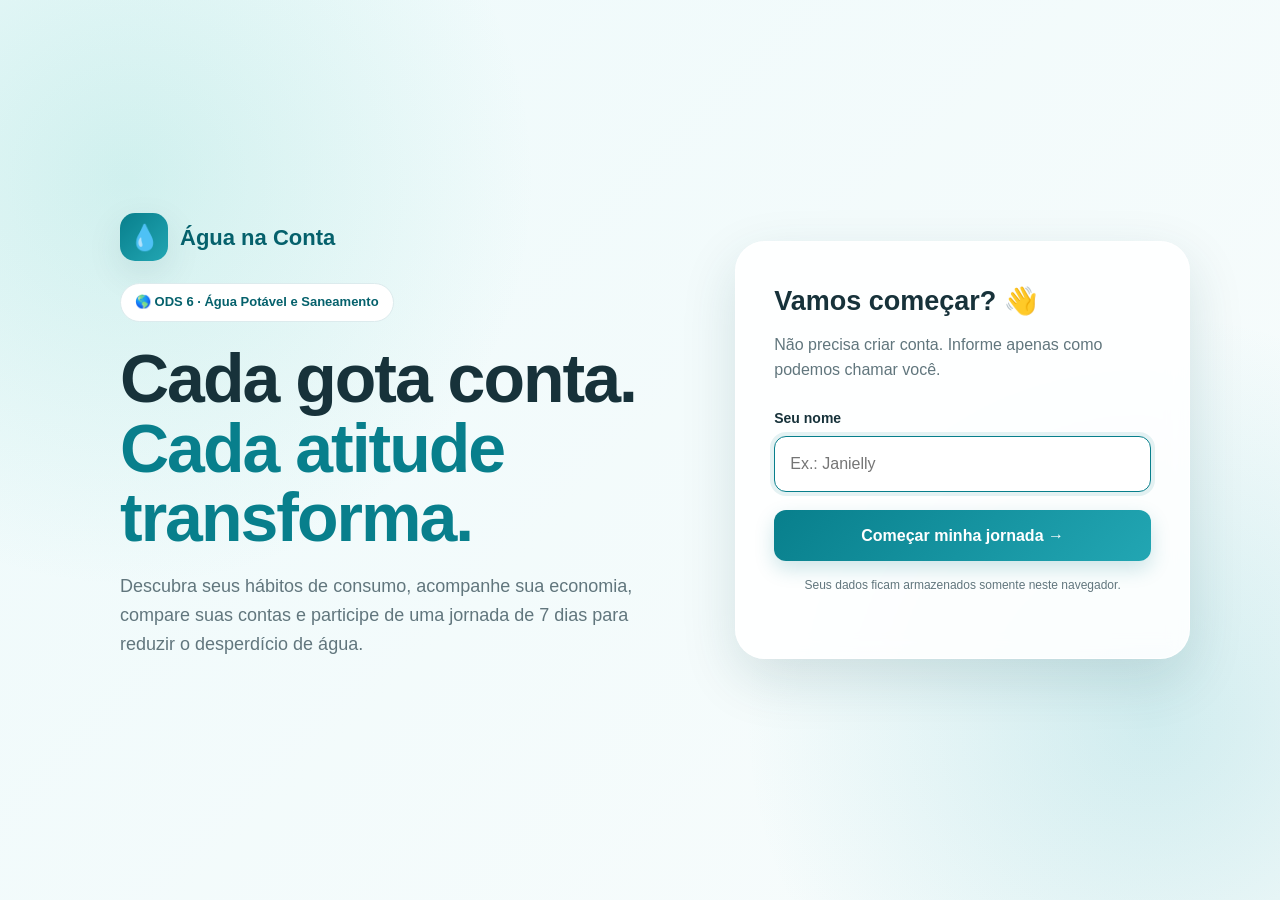
==== commit 8ad69d97: "Add files via upload" ====
--- a/index.html
+++ b/index.html
@@ -122,13 +122,13 @@
         }
 
         .brand {
-            display: inline-flex;
+            display: flex;
             align-items: center;
             gap: 12px;
             font-size: 22px;
             font-weight: 800;
             color: var(--primary-dark);
-            margin-bottom: 30px;
+            margin-bottom: 22px;
         }
 
         .brand-icon {
@@ -311,12 +311,12 @@
         .sidebar-brand small {
             display: block;
             color: var(--text-light);
-            font-size: 10px;
+            font-size: 11px;
             margin-top: -3px;
         }
 
         .nav-title {
-            font-size: 10px;
+            font-size: 11px;
             text-transform: uppercase;
             letter-spacing: 1px;
             color: #91a3a8;
@@ -376,7 +376,7 @@
         }
 
         .sidebar-bottom p {
-            font-size: 11px;
+            font-size: 12px;
             color: var(--text-light);
         }
 
@@ -439,7 +439,7 @@
         }
 
         .user-mini-info span {
-            font-size: 10px;
+            font-size: 11px;
             color: var(--text-light);
         }
 
@@ -590,7 +590,7 @@
 
         .hero-status span {
             display: block;
-            font-size: 11px;
+            font-size: 12px;
             opacity: .8;
         }
 
@@ -659,7 +659,7 @@
 
         .metric-description {
             color: var(--text-light);
-            font-size: 11px;
+            font-size: 12.5px;
             margin-top: 2px;
         }
 
@@ -713,7 +713,7 @@
         }
 
         .help-text {
-            font-size: 11px;
+            font-size: 12px;
             color: var(--text-light);
             margin-top: 5px;
         }
@@ -759,7 +759,7 @@
 
         .result-box span {
             color: var(--text-light);
-            font-size: 11px;
+            font-size: 12px;
             display: block;
             margin-bottom: 4px;
         }
@@ -771,7 +771,7 @@
 
         .result-box small {
             color: var(--text-light);
-            font-size: 10px;
+            font-size: 11.5px;
         }
 
         .result-box.highlight {
@@ -812,7 +812,7 @@
             display: flex;
             justify-content: space-between;
             gap: 10px;
-            font-size: 11px;
+            font-size: 12px;
             margin-bottom: 5px;
         }
 
@@ -925,7 +925,7 @@
             margin-top: 14px;
             padding: 6px 13px;
             border-radius: 999px;
-            font-size: 11px;
+            font-size: 12px;
             font-weight: 800;
             background: var(--primary-light);
             color: var(--primary-dark);
@@ -979,142 +979,782 @@
 
         .saving-box span {
             color: var(--text-light);
-            font-size: 11px;
+            font-size: 12px;
         }
 
         /* =========================================================
-           DESAFIO
+           DESAFIO 7 DIAS
         ========================================================= */
 
-        .challenge-header {
+        /* --- Resumo da jornada --- */
+
+        .jr-hero {
             background: linear-gradient(135deg, #087f8c, #25a7a1);
             color: white;
-            padding: 25px;
             border-radius: 20px;
-            margin-bottom: 20px;
-        }
-
-        .challenge-top {
+            padding: 24px 28px;
+            margin-bottom: 18px;
+        }
+
+        .jr-hero-top {
+            display: flex;
+            justify-content: space-between;
+            align-items: flex-start;
+            gap: 20px;
+        }
+
+        .jr-hero h2 {
+            font-size: 26px;
+            line-height: 1.2;
+            letter-spacing: -.4px;
+        }
+
+        .jr-hero-sub {
+            font-size: 15px;
+            opacity: .92;
+            margin-top: 4px;
+        }
+
+        .jr-score {
+            text-align: right;
+            flex-shrink: 0;
+        }
+
+        .jr-score strong {
+            display: block;
+            font-size: 44px;
+            line-height: 1;
+            letter-spacing: -1.5px;
+        }
+
+        .jr-score span {
+            font-size: 13px;
+            opacity: .9;
+        }
+
+        .jr-level {
+            display: flex;
+            justify-content: space-between;
+            gap: 12px;
+            margin: 18px 0 8px;
+            font-size: 14px;
+        }
+
+        .jr-level strong {
+            font-weight: 800;
+        }
+
+        .jr-level span {
+            opacity: .92;
+        }
+
+        .jr-level-bar {
+            height: 10px;
+            border-radius: 999px;
+            background: rgba(255,255,255,.22);
+            overflow: hidden;
+        }
+
+        .jr-level-bar div {
+            height: 100%;
+            border-radius: inherit;
+            background: white;
+            transition: width .5s ease;
+        }
+
+        .jr-stats {
+            display: flex;
+            flex-wrap: wrap;
+            gap: 10px 30px;
+            margin-top: 18px;
+        }
+
+        .jr-stat strong {
+            font-size: 22px;
+            line-height: 1.2;
+            margin-right: 6px;
+        }
+
+        .jr-stat span {
+            font-size: 14px;
+            opacity: .92;
+        }
+
+        /* --- Trilha dos 7 dias --- */
+
+        .jr-track-wrap {
+            overflow-x: auto;
+            margin-bottom: 18px;
+            padding-bottom: 4px;
+        }
+
+        .jr-track {
+            position: relative;
+            min-width: 640px;
+            display: grid;
+            grid-template-columns: repeat(7, 1fr);
+            align-items: start;
+            padding: 22px 0 16px;
+            background: var(--surface);
+            border: 1px solid var(--border);
+            border-radius: 20px;
+        }
+
+        .jr-line {
+            position: absolute;
+            top: 41px;
+            left: calc(100% / 14);
+            right: calc(100% / 14);
+            height: 6px;
+            border-radius: 999px;
+            background: var(--primary-light);
+        }
+
+        .jr-line div {
+            height: 100%;
+            border-radius: inherit;
+            background: linear-gradient(90deg, var(--secondary), var(--success));
+            transition: width .6s ease;
+        }
+
+        .jr-day {
+            position: relative;
+            z-index: 1;
+            display: flex;
+            flex-direction: column;
+            align-items: center;
+            gap: 4px;
+            padding: 0 6px 6px;
+            border: 0;
+            border-radius: 14px;
+            background: transparent;
+            color: var(--text);
+            text-align: center;
+        }
+
+        .jr-node {
+            width: 44px;
+            height: 44px;
+            margin-bottom: 4px;
+            display: flex;
+            align-items: center;
+            justify-content: center;
+            border-radius: 50%;
+            border: 3px solid var(--border);
+            background: white;
+            font-size: 20px;
+            font-weight: 800;
+            transition: .2s;
+        }
+
+        .jr-day:hover .jr-node {
+            border-color: var(--accent);
+        }
+
+        .jr-day.partial .jr-node {
+            border-color: var(--accent);
+        }
+
+        .jr-day.done .jr-node {
+            background: var(--success);
+            border-color: var(--success);
+            color: white;
+        }
+
+        .jr-day.active .jr-node {
+            border-color: var(--primary);
+            box-shadow: 0 0 0 5px rgba(8,127,140,.16);
+        }
+
+        .jr-day.done.active .jr-node {
+            border-color: var(--success);
+            box-shadow: 0 0 0 5px rgba(22,133,91,.18);
+        }
+
+        .jr-day-label {
+            font-size: 14px;
+            font-weight: 800;
+        }
+
+        .jr-day.active .jr-day-label {
+            color: var(--primary-dark);
+        }
+
+        .jr-day-name {
+            font-size: 13px;
+            line-height: 1.25;
+            color: var(--text-light);
+        }
+
+        .jr-dots {
+            display: flex;
+            gap: 4px;
+            margin-top: 3px;
+        }
+
+        .jr-dots i {
+            width: 8px;
+            height: 8px;
+            border-radius: 50%;
+            background: var(--border);
+        }
+
+        .jr-dots i.on {
+            background: var(--success);
+        }
+
+        .jr-next {
+            margin-top: 2px;
+            font-size: 12px;
+            font-weight: 800;
+            color: var(--primary);
+        }
+
+        /* --- Painel do dia --- */
+
+        .day-card {
+            scroll-margin-top: 90px;
+            background: var(--surface);
+            border: 1px solid var(--border);
+            border-radius: 20px;
+            box-shadow: var(--shadow-sm);
+            overflow: hidden;
+        }
+
+        .day-head {
+            display: flex;
+            align-items: center;
+            gap: 16px;
+            padding: 22px 26px;
+            border-bottom: 1px solid var(--border);
+            background: linear-gradient(180deg, #f5fbfb, #ffffff);
+        }
+
+        .day-emoji {
+            width: 56px;
+            height: 56px;
+            flex-shrink: 0;
+            display: flex;
+            align-items: center;
+            justify-content: center;
+            border-radius: 16px;
+            background: var(--primary-light);
+            font-size: 30px;
+        }
+
+        .day-head h2 {
+            font-size: 24px;
+            line-height: 1.2;
+            letter-spacing: -.4px;
+        }
+
+        .day-head p {
+            color: var(--text-light);
+            font-size: 14px;
+        }
+
+        .day-score {
+            margin-left: auto;
+            text-align: right;
+        }
+
+        .day-score strong {
+            font-size: 28px;
+            line-height: 1;
+            color: var(--primary-dark);
+        }
+
+        .day-score span {
+            display: block;
+            font-size: 13px;
+            color: var(--text-light);
+        }
+
+        .day-body {
+            display: grid;
+            grid-template-columns: minmax(0, 1.6fr) minmax(0, 1fr);
+            grid-template-rows: auto 1fr auto;
+            grid-template-areas:
+                "missions fact"
+                "missions quiz"
+                "foot foot";
+            gap: 18px 22px;
+            padding: 22px 26px 26px;
+        }
+
+        .day-missions {
+            grid-area: missions;
+            display: flex;
+            flex-direction: column;
+            gap: 14px;
+        }
+
+        .day-section {
+            display: flex;
+            justify-content: space-between;
+            align-items: baseline;
+            font-size: 17px;
+        }
+
+        .day-section span {
+            font-size: 13px;
+            font-weight: 600;
+            color: var(--text-light);
+        }
+
+        .day-fact {
+            grid-area: fact;
+            display: flex;
+            gap: 12px;
+            align-self: start;
+            padding: 16px 18px;
+            border: 1px solid #d6e6fa;
+            border-radius: 14px;
+            background: var(--blue-light);
+        }
+
+        .day-fact-icon {
+            font-size: 22px;
+            line-height: 1.3;
+        }
+
+        .day-fact strong {
+            color: var(--blue);
+            font-size: 15px;
+        }
+
+        .day-fact p {
+            margin-top: 4px;
+            font-size: 14.5px;
+            line-height: 1.55;
+        }
+
+        /* --- Missões --- */
+
+        .ms {
+            padding: 18px 20px;
+            border: 1px solid var(--border);
+            border-radius: 16px;
+            background: white;
+            transition: background .2s, border-color .2s;
+        }
+
+        .ms.done {
+            background: var(--success-light);
+            border-color: #c7e9d8;
+        }
+
+        .ms-top {
             display: flex;
             justify-content: space-between;
             align-items: center;
-            gap: 20px;
-            margin-bottom: 17px;
-        }
-
-        .challenge-header h2 {
-            font-size: 24px;
-        }
-
-        .challenge-header p {
-            font-size: 12px;
-            opacity: .85;
-        }
-
-        .challenge-score {
-            text-align: right;
-        }
-
-        .challenge-score strong {
-            display: block;
-            font-size: 28px;
-        }
-
-        .challenge-progress {
-            height: 10px;
-            background: rgba(255,255,255,.22);
+            gap: 10px;
+            margin-bottom: 8px;
+        }
+
+        .ms-tag {
+            padding: 3px 11px;
             border-radius: 999px;
-            overflow: hidden;
-        }
-
-        .challenge-progress div {
-            height: 100%;
+            font-size: 12.5px;
+            font-weight: 800;
+        }
+
+        .ms-tag.facil {
+            background: var(--success-light);
+            color: var(--success);
+        }
+
+        .ms-tag.medio {
+            background: var(--blue-light);
+            color: var(--blue);
+        }
+
+        .ms-tag.desafio {
+            background: var(--warning-light);
+            color: var(--warning);
+        }
+
+        .ms.done .ms-tag.facil {
             background: white;
-            border-radius: inherit;
-            transition: width .5s ease;
-        }
-
-        .challenge-list {
+        }
+
+        .ms-pts {
+            font-size: 14px;
+            font-weight: 800;
+            color: var(--success);
+        }
+
+        .ms h3 {
+            font-size: 17px;
+            line-height: 1.3;
+        }
+
+        .ms p {
+            margin-top: 5px;
+            font-size: 14.5px;
+            color: var(--text-light);
+        }
+
+        .ms p.ms-tip {
+            margin-top: 8px;
+            font-size: 13.5px;
+        }
+
+        .ms-bottom {
+            display: flex;
+            flex-wrap: wrap;
+            align-items: center;
+            justify-content: space-between;
+            gap: 12px;
+            margin-top: 14px;
+        }
+
+        .ms-chip {
+            display: inline-block;
+            padding: 5px 11px;
+            border: 0;
+            border-radius: 999px;
+            background: var(--primary-light);
+            color: var(--primary-dark);
+            font-size: 13px;
+            font-weight: 700;
+        }
+
+        button.ms-chip:hover {
+            background: var(--primary);
+            color: white;
+        }
+
+        .ms-actions {
+            display: flex;
+            align-items: center;
+            gap: 10px;
+            margin-left: auto;
+        }
+
+        .ms-btn {
+            min-width: 158px;
+            padding: 10px 16px;
+            border: 1.5px solid var(--primary);
+            border-radius: 12px;
+            background: white;
+            color: var(--primary-dark);
+            font-size: 14px;
+            font-weight: 700;
+            transition: .2s;
+        }
+
+        .ms-btn:hover {
+            background: var(--primary);
+            color: white;
+        }
+
+        .ms-done {
+            padding: 10px 16px;
+            border-radius: 12px;
+            background: var(--success);
+            color: white;
+            font-size: 14px;
+            font-weight: 800;
+        }
+
+        .ms-undo {
+            padding: 4px 2px;
+            border: 0;
+            background: none;
+            color: var(--text-light);
+            font-size: 13px;
+            text-decoration: underline;
+        }
+
+        .ms-undo:hover {
+            color: var(--text);
+        }
+
+        .ms-pop {
+            animation: msPop .4s ease;
+        }
+
+        @keyframes msPop {
+            0%   { transform: scale(.85); }
+            55%  { transform: scale(1.1); }
+            100% { transform: scale(1); }
+        }
+
+        /* --- Quiz --- */
+
+        .day-quiz {
+            grid-area: quiz;
+            padding: 18px 20px;
+            border: 1px solid var(--border);
+            border-radius: 16px;
+            background: #fbfefe;
+        }
+
+        .qz-head {
+            display: flex;
+            justify-content: space-between;
+            align-items: center;
+            margin-bottom: 8px;
+            font-size: 14px;
+            font-weight: 800;
+            color: var(--primary-dark);
+        }
+
+        .qz-head span {
+            color: var(--success);
+        }
+
+        .day-quiz h3 {
+            margin-bottom: 12px;
+            font-size: 16.5px;
+            line-height: 1.35;
+        }
+
+        .qz-options {
             display: grid;
-            grid-template-columns: repeat(2, 1fr);
-            gap: 13px;
-        }
-
-        .challenge-item {
-            padding: 18px;
-            border: 1px solid var(--border);
-            border-radius: 15px;
+            gap: 9px;
+        }
+
+        .qz-opt {
+            display: flex;
+            align-items: center;
+            gap: 12px;
+            padding: 12px 14px;
+            border: 1.5px solid var(--border);
+            border-radius: 12px;
             background: white;
-            display: flex;
-            gap: 13px;
-            align-items: flex-start;
-            transition: .2s;
-        }
-
-        .challenge-item:hover {
-            transform: translateY(-2px);
-            box-shadow: var(--shadow-sm);
-        }
-
-        .challenge-item.completed {
-            background: var(--success-light);
-            border-color: #c7e9d8;
-        }
-
-        .challenge-day {
-            min-width: 40px;
-            width: 40px;
-            height: 40px;
-            border-radius: 12px;
+            color: var(--text);
+            font-size: 14.5px;
+            line-height: 1.4;
+            text-align: left;
+            transition: .15s;
+        }
+
+        .qz-opt:hover:not(:disabled) {
+            border-color: var(--primary);
+            background: var(--primary-light);
+        }
+
+        .qz-opt:disabled {
+            cursor: default;
+        }
+
+        .qz-letter {
+            width: 26px;
+            height: 26px;
+            flex-shrink: 0;
             display: flex;
             align-items: center;
             justify-content: center;
+            border-radius: 50%;
             background: var(--primary-light);
             color: var(--primary-dark);
-            font-size: 11px;
+            font-size: 13px;
             font-weight: 800;
         }
 
-        .challenge-item.completed .challenge-day {
+        .qz-opt.correct {
+            border-color: var(--success);
+            background: var(--success-light);
+        }
+
+        .qz-opt.correct .qz-letter {
             background: var(--success);
             color: white;
         }
 
-        .challenge-content {
-            flex: 1;
-        }
-
-        .challenge-content h3 {
+        .qz-opt.wrong {
+            border-color: var(--danger);
+            background: var(--danger-light);
+        }
+
+        .qz-opt.wrong .qz-letter {
+            background: var(--danger);
+            color: white;
+        }
+
+        .qz-result {
+            margin-top: 12px;
+            padding: 12px 14px;
+            border-radius: 12px;
             font-size: 14px;
-            margin-bottom: 3px;
-        }
-
-        .challenge-content p {
+            line-height: 1.55;
+        }
+
+        .qz-result.ok {
+            background: var(--success-light);
+            color: #0e5c3f;
+        }
+
+        .qz-result.no {
+            background: var(--warning-light);
+            color: #7a4d08;
+        }
+
+        /* --- Rodapé do dia --- */
+
+        .day-foot {
+            grid-area: foot;
+            display: flex;
+            flex-wrap: wrap;
+            align-items: center;
+            justify-content: space-between;
+            gap: 14px;
+        }
+
+        .day-bonus {
+            display: flex;
+            align-items: center;
+            gap: 10px;
+            padding: 10px 14px;
+            border-radius: 12px;
+            background: var(--warning-light);
+            color: #7a4d08;
+            font-size: 14.5px;
+            font-weight: 600;
+        }
+
+        .day-bonus.earned {
+            background: var(--success-light);
+            color: #0e5c3f;
+            font-weight: 800;
+        }
+
+        .day-nav {
+            display: flex;
+            gap: 10px;
+            margin-left: auto;
+        }
+
+        .jr-foot {
+            display: flex;
+            align-items: center;
+            justify-content: space-between;
+            gap: 20px;
+            margin-top: 18px;
+        }
+
+        .jr-foot p {
+            max-width: 780px;
+            font-size: 12.5px;
             color: var(--text-light);
-            font-size: 11px;
-            margin-bottom: 8px;
-        }
-
-        .points {
-            font-size: 10px;
-            color: var(--success);
-            font-weight: 800;
-        }
-
-        .challenge-check {
-            border: 0;
-            background: var(--primary);
-            color: white;
-            padding: 7px 9px;
-            border-radius: 8px;
-            font-size: 10px;
-            font-weight: 700;
-        }
-
-        .challenge-item.completed .challenge-check {
-            background: transparent;
-            color: var(--success);
-            padding-right: 0;
+        }
+
+        /* --- Celebração (gotas caindo) --- */
+
+        .drop-layer {
+            position: fixed;
+            inset: 0;
+            z-index: 2000;
+            overflow: hidden;
+            pointer-events: none;
+        }
+
+        .drop {
+            position: absolute;
+            top: -40px;
+            animation: dropFall linear forwards;
+        }
+
+        @keyframes dropFall {
+            to {
+                transform: translateY(115vh) rotate(300deg);
+            }
+        }
+
+        @media (max-width: 1100px) {
+            .day-body {
+                grid-template-columns: 1fr;
+                grid-template-rows: auto;
+                grid-template-areas:
+                    "fact"
+                    "missions"
+                    "quiz"
+                    "foot";
+            }
+        }
+
+        @media (max-width: 650px) {
+            .jr-hero {
+                padding: 20px;
+            }
+
+            .jr-hero h2 {
+                font-size: 22px;
+            }
+
+            .jr-score strong {
+                font-size: 36px;
+            }
+
+            .jr-level {
+                flex-direction: column;
+                gap: 2px;
+            }
+
+            .day-head {
+                flex-wrap: wrap;
+                padding: 18px;
+            }
+
+            .day-head h2 {
+                font-size: 21px;
+            }
+
+            .day-score {
+                width: 100%;
+                margin-left: 0;
+                text-align: left;
+            }
+
+            .day-body {
+                padding: 18px;
+            }
+
+            .ms-actions,
+            .day-nav {
+                width: 100%;
+            }
+
+            .ms-btn,
+            .ms-done,
+            .day-nav .btn {
+                flex: 1;
+            }
+
+            .jr-foot {
+                flex-direction: column;
+                align-items: stretch;
+            }
+        }
+
+        /* =========================================================
+           ACESSIBILIDADE
+        ========================================================= */
+
+        :focus-visible {
+            outline: 3px solid rgba(8, 127, 140, .55);
+            outline-offset: 2px;
+        }
+
+        input:focus-visible,
+        select:focus-visible {
+            outline: none;
+        }
+
+        @media (prefers-reduced-motion: reduce) {
+            html {
+                scroll-behavior: auto;
+            }
+
+            *,
+            *::before,
+            *::after {
+                animation-duration: .01ms !important;
+                animation-iteration-count: 1 !important;
+                transition-duration: .01ms !important;
+            }
         }
 
         /* =========================================================
@@ -1134,7 +1774,7 @@
         .history-table th {
             text-align: left;
             padding: 12px;
-            font-size: 10px;
+            font-size: 11.5px;
             color: var(--text-light);
             text-transform: uppercase;
             letter-spacing: .4px;
@@ -1157,7 +1797,7 @@
             border-radius: 999px;
             background: var(--success-light);
             color: var(--success);
-            font-size: 9px;
+            font-size: 11px;
             font-weight: 800;
         }
 
@@ -1225,7 +1865,7 @@
 
         .impact-card span {
             display: block;
-            font-size: 11px;
+            font-size: 12.5px;
             color: var(--text-light);
         }
 
@@ -1235,7 +1875,7 @@
             border-radius: 10px;
             background: var(--warning-light);
             color: #8b5e15;
-            font-size: 11px;
+            font-size: 12px;
         }
 
         /* =========================================================
@@ -1466,17 +2106,8 @@
 
             .form-grid,
             .form-grid-3,
-            .result-grid,
-            .challenge-list {
+            .result-grid {
                 grid-template-columns: 1fr;
-            }
-
-            .challenge-top {
-                align-items: flex-start;
-            }
-
-            .challenge-score {
-                text-align: left;
             }
 
             .dashboard-hero-row {
@@ -1560,30 +2191,40 @@
                 chamar você.
             </p>
 
-            <div class="input-group">
-
-                <label for="userName">
-                    Seu nome
-                </label>
-
-                <input
-                    id="userName"
-                    type="text"
-                    maxlength="40"
-                    placeholder="Ex.: Janielly"
-                    autocomplete="name"
+            <form
+                id="welcomeForm"
+                onsubmit="event.preventDefault(); startPlatform();"
+                novalidate
+            >
+
+                <div class="input-group">
+
+                    <label for="userName">
+                        Seu nome
+                    </label>
+
+                    <input
+                        id="userName"
+                        type="text"
+                        maxlength="40"
+                        placeholder="Ex.: Janielly"
+                        autocomplete="name"
+                        enterkeyhint="go"
+                        autofocus
+                    >
+
+                </div>
+
+                <button
+                    type="submit"
+                    class="btn btn-primary btn-full"
                 >
-
-            </div>
-
-            <button
-                class="btn btn-primary btn-full"
-                onclick="startPlatform()"
-            >
-                Começar minha jornada →
-            </button>
-
-            <p style="font-size:10px;margin-top:15px;text-align:center;">
+                    Começar minha jornada →
+                </button>
+
+            </form>
+
+            <p style="font-size:12px;margin-top:15px;text-align:center;">
                 Seus dados ficam armazenados somente neste navegador.
             </p>
 
@@ -1896,7 +2537,7 @@
                         </div>
 
                         <div class="metric-description">
-                            desafios concluídos
+                            dias do desafio concluídos
                         </div>
 
                     </div>
@@ -1980,7 +2621,7 @@
                                     style="
                                         margin-top:12px;
                                         color:var(--text-light);
-                                        font-size:11px;
+                                        font-size:12.5px;
                                     "
                                 >
                                     Dê o primeiro passo para começar.
@@ -2082,10 +2723,10 @@
                                     style="
                                         margin-top:12px;
                                         color:var(--text-light);
-                                        font-size:11px;
+                                        font-size:12.5px;
                                     "
                                 >
-                                    Você ainda não concluiu desafios.
+                                    Você ainda não começou o desafio.
                                 </p>
 
                             </div>
@@ -2614,59 +3255,44 @@
                     <h1>🏆 Desafio 7 Dias</h1>
 
                     <p>
-                        Uma semana de pequenas atitudes para
-                        reduzir desperdícios.
+                        Uma semana de missões práticas, com quiz e
+                        pontos, para reduzir o desperdício de água.
                     </p>
 
                 </div>
 
 
-                <div class="challenge-header">
-
-                    <div class="challenge-top">
-
-                        <div>
-
-                            <h2>
-                                Sua jornada de 7 dias
-                            </h2>
-
-                            <p id="challengeSummary">
-                                Comece seu primeiro desafio.
-                            </p>
-
-                        </div>
-
-                        <div class="challenge-score">
-
-                            <span style="font-size:10px;opacity:.8;">
-                                PONTOS
-                            </span>
-
-                            <strong id="challengePoints">
-                                0
-                            </strong>
-
-                        </div>
-
-                    </div>
-
-                    <div class="challenge-progress">
-
-                        <div
-                            id="challengeProgressBar"
-                            style="width:0%"
-                        ></div>
-
-                    </div>
-
-                </div>
-
-
-                <div
-                    class="challenge-list"
-                    id="challengeList"
-                >
+                <div id="journeyHero" class="jr-hero"></div>
+
+                <div id="journeyTrack" class="jr-track-wrap"></div>
+
+                <article
+                    id="dayPanel"
+                    class="day-card"
+                    aria-label="Missões do dia selecionado"
+                ></article>
+
+
+                <div class="jr-foot">
+
+                    <p>
+                        Os litros evitados são estimativas educativas,
+                        calculadas com as mesmas premissas da calculadora
+                        do app (chuveiro: 9 L por minuto; máquina de lavar:
+                        120 L por ciclo) e com valores de referência
+                        divulgados por companhias de saneamento, como a
+                        Sabesp, e pela Water Footprint Network. O resultado
+                        real varia de casa para casa.
+                    </p>
+
+                    <button
+                        type="button"
+                        class="btn btn-outline"
+                        onclick="resetJourney()"
+                    >
+                        Reiniciar desafio
+                    </button>
+
                 </div>
 
             </section>
@@ -2745,7 +3371,7 @@
                         </strong>
 
                         <span>
-                            desafios concluídos
+                            dias do desafio concluídos
                         </span>
 
                     </div>
@@ -2958,6 +3584,15 @@
                             de extensão.
                         </p>
 
+                        <button
+                            type="button"
+                            class="btn btn-danger"
+                            style="margin-top:14px;"
+                            onclick="eraseAllData()"
+                        >
+                            Apagar meus dados e recomeçar
+                        </button>
+
                     </div>
 
                 </div>
@@ -2983,89 +3618,508 @@
 <script>
 
     /* =========================================================
+       DESAFIO 7 DIAS — CONTEÚDO E PONTUAÇÃO
+
+       Cada dia tem 3 missões (fácil, médio, desafio), um quiz e
+       um bônus por concluir as 3 missões.
+
+       Os litros (`liters`) são estimativas educativas: usam as
+       mesmas premissas da calculadora (chuveiro 9 L/min; máquina
+       120 L/ciclo) e valores de referência divulgados pela Sabesp
+       e pela Water Footprint Network. Missões de diagnóstico ou de
+       conscientização ficam com liters: 0 e não entram na conta.
+    ========================================================= */
+
+    const MISSION_POINTS = {
+        facil: 10,
+        medio: 20,
+        desafio: 30
+    };
+
+    const MISSION_LABEL = {
+        facil: "Fácil",
+        medio: "Médio",
+        desafio: "Desafio"
+    };
+
+    const QUIZ_POINTS = 10;
+
+    const DAY_BONUS = 25;
+
+    const LEVELS = [
+        { name: "Gota",   min: 0   },
+        { name: "Riacho", min: 120 },
+        { name: "Rio",    min: 300 },
+        { name: "Lago",   min: 480 },
+        { name: "Oceano", min: 620 }
+    ];
+
+    const CHALLENGE_DAYS = [
+
+        {
+            emoji: "🚿",
+            short: "Banho",
+            title: "Banho consciente",
+            place: "Banheiro",
+            fact:
+                "Um banho de 15 minutos com o chuveiro aberto gasta cerca de 135 litros. " +
+                "Com 5 minutos e o registro fechado na hora de ensaboar, o gasto cai para uns 45 litros: " +
+                "90 litros a menos por banho.",
+            missions: [
+                {
+                    level: "facil",
+                    title: "Cronometre seu banho",
+                    how: "Use o cronômetro do celular no próximo banho e anote quanto tempo ele dura de verdade.",
+                    liters: 0
+                },
+                {
+                    level: "medio",
+                    title: "Tire 2 minutos do banho",
+                    how: "Compare com o tempo que você anotou e encurte o banho em pelo menos 2 minutos.",
+                    liters: 18
+                },
+                {
+                    level: "desafio",
+                    title: "Feche o registro ao se ensaboar",
+                    how: "Molhe o corpo, feche o registro, ensaboe e passe o shampoo. Abra de novo só para enxaguar.",
+                    liters: 27
+                }
+            ],
+            quiz: {
+                question: "Quantos litros gasta, mais ou menos, um banho de 15 minutos com o chuveiro sempre aberto?",
+                options: [
+                    "Cerca de 45 litros",
+                    "Cerca de 135 litros",
+                    "Cerca de 500 litros"
+                ],
+                answer: 1,
+                explain:
+                    "São cerca de 135 litros, segundo a Sabesp. Com 5 minutos e registro fechado " +
+                    "ao ensaboar, o gasto cai para uns 45 litros."
+            }
+        },
+
+        {
+            emoji: "🚰",
+            short: "Torneira",
+            title: "Torneira sob controle",
+            place: "Pia do banheiro e da cozinha",
+            fact:
+                "Escovar os dentes por 5 minutos com a torneira aberta gasta cerca de 12 litros. " +
+                "Fechando a torneira enquanto escova e enxaguando com um copo, você economiza mais de 11 litros.",
+            missions: [
+                {
+                    level: "facil",
+                    title: "Feche a torneira ao escovar os dentes",
+                    how: "Molhe a escova, feche a torneira e use um copo para enxaguar. Vale para todas as escovações do dia.",
+                    liters: 5
+                },
+                {
+                    level: "medio",
+                    title: "Ensaboe a louça com a torneira fechada",
+                    how: "Tire os restos de comida, ensaboe tudo de uma vez e abra a torneira só para enxaguar.",
+                    liters: 20
+                },
+                {
+                    level: "desafio",
+                    title: "Um dia sem torneira correndo à toa",
+                    how: "Até a hora de dormir, feche a torneira sempre que não estiver usando a água: ao ensaboar as mãos, lavar o rosto ou descascar alimentos.",
+                    liters: 10
+                }
+            ],
+            quiz: {
+                question: "Ao lavar a louça, o que mais economiza água?",
+                options: [
+                    "Deixar a torneira meio aberta o tempo todo",
+                    "Ensaboar tudo com a torneira fechada e abrir só para enxaguar",
+                    "Usar somente água quente"
+                ],
+                answer: 1,
+                explain:
+                    "Com a torneira fechada durante o ensaboamento, a água não corre à toa. " +
+                    "Numa lavagem de 15 minutos com a torneira meio aberta, o gasto passa de 100 litros."
+            }
+        },
+
+        {
+            emoji: "🧺",
+            short: "Roupas",
+            title: "Lavanderia esperta",
+            place: "Área de serviço",
+            fact:
+                "Uma lavadora de 5 kg gasta cerca de 135 litros por lavagem. " +
+                "Cada ciclo que você evita, juntando roupa até encher a máquina, é água que você não gasta.",
+            missions: [
+                {
+                    level: "facil",
+                    title: "Espere a máquina encher",
+                    how: "Junte as roupas até chegar à capacidade indicada pelo fabricante antes de ligar a máquina.",
+                    liters: 120
+                },
+                {
+                    level: "medio",
+                    title: "Lave à mão com a torneira fechada",
+                    how: "No tanque, deixe as peças de molho no balde, esfregue com a torneira fechada e abra só para enxaguar.",
+                    tip: "Sem tanque em casa? Vale fazer o mesmo na pia.",
+                    liters: 30
+                },
+                {
+                    level: "desafio",
+                    title: "Reaproveite a água da máquina",
+                    how: "Guarde a água do enxágue num balde e use para limpar o chão, o banheiro ou dar descarga.",
+                    tip: "Nunca use água de reúso para beber, cozinhar ou lavar louça.",
+                    liters: 20
+                }
+            ],
+            quiz: {
+                question: "Qual é a melhor forma de usar a máquina de lavar roupas?",
+                options: [
+                    "Ligar sempre que houver poucas peças sujas",
+                    "Ligar só com a capacidade cheia indicada pelo fabricante",
+                    "Ligar duas vezes por dia, por precaução"
+                ],
+                answer: 1,
+                explain:
+                    "Usar a capacidade indicada reduz o número de ciclos, e cada ciclo evitado " +
+                    "poupa mais de 100 litros."
+            }
+        },
+
+        {
+            emoji: "🔍",
+            short: "Vazamentos",
+            title: "Caça-vazamentos",
+            place: "Casa toda",
+            fact:
+                "Uma torneira apenas pingando desperdiça cerca de 46 litros por dia, mais de 1.300 litros por mês. " +
+                "E muito vazamento é invisível: fica dentro da caixa acoplada ou da parede.",
+            missions: [
+                {
+                    level: "facil",
+                    title: "Faça a ronda das torneiras",
+                    how: "Passe por pias, tanque, chuveiro e mangueiras. Alguma pinga ou escorre depois de fechada? Anote onde.",
+                    tip: "Achou uma torneira pingando? Trocar a borrachinha costuma resolver.",
+                    liters: 0
+                },
+                {
+                    level: "medio",
+                    title: "Faça o teste do corante no vaso",
+                    how: "Pingue algumas gotas de corante alimentício na caixa acoplada e não dê descarga por 20 a 30 minutos. Se a cor aparecer na bacia, há vazamento.",
+                    tip: "Sem caixa acoplada? Observe se escorre água pela bacia sem ninguém usar.",
+                    liters: 0
+                },
+                {
+                    level: "desafio",
+                    title: "Faça o teste do hidrômetro",
+                    how: "Feche todas as torneiras, não use descarga nem máquina e confira se a caixa d’água não está enchendo. Depois observe o hidrômetro: se ele continua marcando consumo, pode haver vazamento.",
+                    liters: 0
+                }
+            ],
+            quiz: {
+                question: "Quanto uma torneira pingando desperdiça, em média, por dia?",
+                options: [
+                    "Cerca de 5 litros",
+                    "Cerca de 46 litros",
+                    "Cerca de 500 litros"
+                ],
+                answer: 1,
+                explain:
+                    "A estimativa citada pela Sabesp é de cerca de 46 litros por dia, " +
+                    "ou mais de 1.300 litros por mês. Pequenos reparos evitam esse desperdício."
+            }
+        },
+
+        {
+            emoji: "🌿",
+            short: "Quintal",
+            title: "Quintal e reúso",
+            place: "Área externa",
+            fact:
+                "Lavar a calçada com mangueira por 15 minutos gasta cerca de 279 litros. " +
+                "Varrer primeiro resolve quase tudo; se ainda precisar de água, 1 ou 2 baldes costumam bastar.",
+            missions: [
+                {
+                    level: "facil",
+                    title: "Regue as plantas na hora certa",
+                    how: "Regue no início da manhã ou no fim da tarde, quando o sol está mais fraco e a água evapora menos. Prefira o regador à mangueira.",
+                    liters: 0
+                },
+                {
+                    level: "medio",
+                    title: "Troque a mangueira pela vassoura",
+                    how: "Varra o quintal, a calçada ou a varanda. Se ainda precisar de água, use 1 ou 2 baldes.",
+                    liters: 279
+                },
+                {
+                    level: "desafio",
+                    title: "Capte e use água da chuva",
+                    how: "Deixe um balde em área aberta num dia de chuva e use essa água para limpar o quintal ou regar as plantas.",
+                    tip: "Não choveu? Reaproveite a água do enxágue da roupa. Nunca use água de reúso para beber ou cozinhar.",
+                    liters: 20
+                }
+            ],
+            quiz: {
+                question: "Por que é melhor regar as plantas no início da manhã ou no fim da tarde?",
+                options: [
+                    "A planta prefere água mais fria",
+                    "A água evapora menos e chega mais às raízes",
+                    "Assim se gasta mais água e a planta cresce mais"
+                ],
+                answer: 1,
+                explain:
+                    "Com o sol mais fraco, a água evapora menos e uma parte maior chega às raízes."
+            }
+        },
+
+        {
+            emoji: "🍽️",
+            short: "Água invisível",
+            title: "A água que você não vê",
+            place: "Alimentação e consumo",
+            fact:
+                "A maior parte da água que usamos não sai da torneira: está embutida no que consumimos. " +
+                "A Water Footprint Network estima mais de 15 mil litros para produzir 1 kg de carne bovina, " +
+                "contra cerca de 300 litros para 1 kg de legumes e verduras.",
+            missions: [
+                {
+                    level: "facil",
+                    title: "Aproveite as sobras",
+                    how: "Planeje uma refeição usando sobras ou alimentos que estão perto de vencer. Comida jogada fora leva junto toda a água usada para produzi-la.",
+                    liters: 0
+                },
+                {
+                    level: "medio",
+                    title: "Descubra a água escondida",
+                    how: "Escolha um alimento ou produto que você usa e pesquise a pegada hídrica dele. Depois, conte o número para alguém.",
+                    liters: 0
+                },
+                {
+                    level: "desafio",
+                    title: "Faça uma refeição com mais vegetais",
+                    how: "Monte uma refeição com mais legumes e verduras e menos carne bovina. Não precisa mudar a dieta toda: uma refeição já conta.",
+                    liters: 0
+                }
+            ],
+            quiz: {
+                question: "Qual destes alimentos tem a maior “água escondida” na produção de 1 kg?",
+                options: [
+                    "Carne bovina",
+                    "Legumes e verduras",
+                    "Todos gastam a mesma quantidade"
+                ],
+                answer: 0,
+                explain:
+                    "Segundo a Water Footprint Network, a carne bovina passa de 15 mil litros por kg. " +
+                    "Legumes e verduras ficam perto de 300 litros por kg."
+            }
+        },
+
+        {
+            emoji: "🤝",
+            short: "Multiplique",
+            title: "Multiplique o hábito",
+            place: "Família e comunidade",
+            fact:
+                "As perdas na distribuição de água no Brasil ficam perto de 40%, segundo o Instituto Trata Brasil. " +
+                "Cuidar da água em casa importa, e contar o que você aprendeu multiplica o efeito.",
+            missions: [
+                {
+                    level: "facil",
+                    title: "Conte para alguém",
+                    how: "Compartilhe com uma pessoa da família, um amigo ou um colega uma descoberta desta semana.",
+                    liters: 0
+                },
+                {
+                    level: "medio",
+                    title: "Deixe um lembrete visível",
+                    how: "Cole um bilhete perto da pia ou do chuveiro com a pergunta “Fechou a torneira?”. Lembretes ajudam o hábito a pegar.",
+                    liters: 0
+                },
+                {
+                    level: "desafio",
+                    title: "Registre sua conta de água",
+                    how: "Abra a aba Minha Economia, informe o consumo em m³ da sua última conta e compare com o mês anterior.",
+                    link: { label: "Abrir Minha Economia", page: "conta" },
+                    liters: 0
+                }
+            ],
+            quiz: {
+                question: "O que a ODS 6, da ONU, propõe?",
+                options: [
+                    "Garantir água potável e saneamento para todos, com gestão sustentável",
+                    "Reduzir as emissões de gases do efeito estufa",
+                    "Acabar com a fome no mundo"
+                ],
+                answer: 0,
+                explain:
+                    "A ODS 6 (Água potável e saneamento) busca garantir a disponibilidade e a gestão " +
+                    "sustentável da água e do saneamento para todas as pessoas."
+            }
+        }
+
+    ];
+
+
+    function dayMaxPoints(d) {
+
+        return CHALLENGE_DAYS[d].missions.reduce(
+            (sum, mission) => sum + MISSION_POINTS[mission.level],
+            0
+        ) + QUIZ_POINTS + DAY_BONUS;
+
+    }
+
+    const JOURNEY_MAX_POINTS =
+        CHALLENGE_DAYS.reduce(
+            (sum, day, d) => sum + dayMaxPoints(d),
+            0
+        );
+
+
+    function emptyJourney() {
+
+        return {
+            tasks: CHALLENGE_DAYS.map(
+                day => day.missions.map(() => false)
+            ),
+            quiz: CHALLENGE_DAYS.map(() => null)
+        };
+
+    }
+
+    /*
+        Aceita o formato antigo (7 booleans em `challenges`) e o novo
+        (`tasks` por missão + `quiz`). No formato antigo, um dia
+        concluído vira as 3 missões do dia concluídas.
+    */
+    function normalizeJourney(saved) {
+
+        const legacy = !Array.isArray(saved.tasks);
+
+        const tasks = CHALLENGE_DAYS.map(
+            (day, d) => day.missions.map(
+                (mission, m) =>
+                    legacy
+                        ? saved.challenges?.[d] === true
+                        : saved.tasks?.[d]?.[m] === true
+            )
+        );
+
+        const quiz = CHALLENGE_DAYS.map((day, d) => {
+
+            const value = saved.quiz?.[d];
+
+            return Number.isInteger(value) &&
+                value >= 0 &&
+                value < day.quiz.options.length
+                    ? value
+                    : null;
+
+        });
+
+        return { tasks, quiz };
+
+    }
+
+    function isDayComplete(d, s = state) {
+
+        return s.tasks[d].every(Boolean);
+
+    }
+
+    function dayPoints(d, s = state) {
+
+        const day = CHALLENGE_DAYS[d];
+
+        let points = 0;
+
+        day.missions.forEach((mission, m) => {
+
+            if (s.tasks[d][m]) {
+
+                points += MISSION_POINTS[mission.level];
+
+            }
+
+        });
+
+        if (s.quiz[d] === day.quiz.answer) {
+
+            points += QUIZ_POINTS;
+
+        }
+
+        if (isDayComplete(d, s)) {
+
+            points += DAY_BONUS;
+
+        }
+
+        return points;
+
+    }
+
+    /*
+        `challenges` (um boolean por dia) e `points` são derivados de
+        `tasks` e `quiz`. O dashboard e o impacto continuam lendo
+        `state.challenges`, sem precisar saber como o dia é composto.
+    */
+    function syncJourney(s = state) {
+
+        s.challenges = CHALLENGE_DAYS.map(
+            (day, d) => isDayComplete(d, s)
+        );
+
+        s.points = CHALLENGE_DAYS.reduce(
+            (sum, day, d) => sum + dayPoints(d, s),
+            0
+        );
+
+    }
+
+    function currentLevel(points) {
+
+        let level = LEVELS[0];
+
+        LEVELS.forEach(item => {
+
+            if (points >= item.min) {
+
+                level = item;
+
+            }
+
+        });
+
+        return level;
+
+    }
+
+
+    /* =========================================================
        ESTADO DA APLICAÇÃO
     ========================================================= */
 
     const STORAGE_KEY = "aguaNaContaV2";
 
-    const defaultState = {
-
-        name: "",
-
-        consumption: null,
-
-        comparisons: [],
-
-        challenges: [
-            false,
-            false,
-            false,
-            false,
-            false,
-            false,
-            false
-        ],
-
-        points: 0
-
-    };
-
+    function createDefaultState() {
+
+        const s = {
+            name: "",
+            consumption: null,
+            comparisons: [],
+            challenges: [],
+            points: 0,
+            ...emptyJourney()
+        };
+
+        syncJourney(s);
+
+        return s;
+
+    }
 
     let state = loadState();
-
-
-    const challengeData = [
-
-        {
-            title: "Reduza o tempo do banho",
-            description:
-                "Tente reduzir alguns minutos do seu próximo banho.",
-            points: 20
-        },
-
-        {
-            title: "Feche a torneira ao escovar os dentes",
-            description:
-                "Evite deixar a água correndo durante a escovação.",
-            points: 20
-        },
-
-        {
-            title: "Use a máquina quando estiver cheia",
-            description:
-                "Evite ciclos com pouca roupa sempre que possível.",
-            points: 20
-        },
-
-        {
-            title: "Verifique possíveis vazamentos",
-            description:
-                "Observe torneiras, descargas e pontos hidráulicos.",
-            points: 25
-        },
-
-        {
-            title: "Reutilize água quando possível",
-            description:
-                "Identifique uma oportunidade segura de reaproveitamento.",
-            points: 25
-        },
-
-        {
-            title: "Reduza outros desperdícios",
-            description:
-                "Escolha uma situação da sua rotina para economizar água.",
-            points: 20
-        },
-
-        {
-            title: "Incentive outra pessoa",
-            description:
-                "Compartilhe uma atitude de economia com alguém.",
-            points: 30
-        }
-
-    ];
 
 
     /* =========================================================
@@ -3081,36 +4135,31 @@
 
             if (!saved) {
 
-                return {
-                    ...defaultState,
-                    challenges: [...defaultState.challenges]
-                };
+                return createDefaultState();
 
             }
 
             const parsed = JSON.parse(saved);
 
-            return {
-                ...defaultState,
+            const s = {
+                ...createDefaultState(),
                 ...parsed,
-                challenges:
-                    Array.isArray(parsed.challenges)
-                        ? parsed.challenges
-                        : [...defaultState.challenges],
                 comparisons:
                     Array.isArray(parsed.comparisons)
                         ? parsed.comparisons
-                        : []
+                        : [],
+                ...normalizeJourney(parsed)
             };
 
+            syncJourney(s);
+
+            return s;
+
         } catch (error) {
 
             console.error(error);
 
-            return {
-                ...defaultState,
-                challenges: [...defaultState.challenges]
-            };
+            return createDefaultState();
 
         }
 
@@ -3119,10 +4168,21 @@
 
     function saveState() {
 
-        localStorage.setItem(
-            STORAGE_KEY,
-            JSON.stringify(state)
-        );
+        try {
+
+            localStorage.setItem(
+                STORAGE_KEY,
+                JSON.stringify(state)
+            );
+
+        } catch (error) {
+
+            console.error(
+                "Não foi possível salvar os dados:",
+                error
+            );
+
+        }
 
     }
 
@@ -3156,20 +4216,19 @@
 
         const now = new Date();
 
-        const current =
-            now.toISOString().slice(0, 7);
-
-        const previousDate =
-            new Date(
-                now.getFullYear(),
-                now.getMonth() - 1,
-                1
+        const monthKey = date =>
+            `${date.getFullYear()}-${String(date.getMonth() + 1).padStart(2, "0")}`;
+
+        const current = monthKey(now);
+
+        const previous =
+            monthKey(
+                new Date(
+                    now.getFullYear(),
+                    now.getMonth() - 1,
+                    1
+                )
             );
-
-        const previous =
-            previousDate
-                .toISOString()
-                .slice(0, 7);
 
         const previousInput =
             document.getElementById("previousMonth");
@@ -4589,172 +5648,875 @@
        DESAFIOS
     ========================================================= */
 
-    function renderChallenges() {
-
-        const container =
-            document.getElementById(
-                "challengeList"
+    let selectedDay = null;
+
+
+    function suggestedDay() {
+
+        const index =
+            state.tasks.findIndex(
+                (list, d) => !isDayComplete(d)
             );
 
-
-        if (!container) {
+        return index === -1
+            ? CHALLENGE_DAYS.length - 1
+            : index;
+
+    }
+
+
+    function dayMissionsDone(d) {
+
+        return state.tasks[d].filter(Boolean).length;
+
+    }
+
+
+    function journeyTotals() {
+
+        const days =
+            state.challenges.filter(Boolean).length;
+
+        const missions =
+            state.tasks.reduce(
+                (sum, list) => sum + list.filter(Boolean).length,
+                0
+            );
+
+        const totalMissions =
+            CHALLENGE_DAYS.reduce(
+                (sum, day) => sum + day.missions.length,
+                0
+            );
+
+        let liters = 0;
+
+        CHALLENGE_DAYS.forEach((day, d) => {
+
+            day.missions.forEach((mission, m) => {
+
+                if (state.tasks[d][m]) {
+
+                    liters += mission.liters || 0;
+
+                }
+
+            });
+
+        });
+
+        return { days, missions, totalMissions, liters };
+
+    }
+
+
+    function renderChallenges(options = {}) {
+
+        const hero =
+            document.getElementById("journeyHero");
+
+        const track =
+            document.getElementById("journeyTrack");
+
+        const panel =
+            document.getElementById("dayPanel");
+
+        if (!hero || !track || !panel) {
 
             return;
 
         }
 
-
-        container.innerHTML =
-            challengeData
-                .map(
-                    (challenge, index) => {
-
-                        const completed =
-                            state.challenges[index] === true;
-
-
-                        return `
-
-                            <div
-                                class="challenge-item ${
-                                    completed
-                                        ? "completed"
-                                        : ""
-                                }"
-                            >
-
-                                <div class="challenge-day">
-
-                                    ${
-                                        completed
-                                            ? "✓"
-                                            : `D${index + 1}`
-                                    }
-
-                                </div>
-
-
-                                <div class="challenge-content">
-
-                                    <h3>
-                                        ${challenge.title}
-                                    </h3>
-
-                                    <p>
-                                        ${challenge.description}
-                                    </p>
-
-                                    <span class="points">
-                                        +${challenge.points} pontos
-                                    </span>
-
-                                </div>
-
-
-                                <button
-                                    class="challenge-check"
-                                    onclick="toggleChallenge(${index})"
-                                >
-
-                                    ${
-                                        completed
-                                            ? "Concluído"
-                                            : "Concluir"
-                                    }
-
-                                </button>
-
-                            </div>
-
-                        `;
+        if (selectedDay === null) {
+
+            selectedDay = suggestedDay();
+
+        }
+
+        hero.innerHTML = buildJourneyHero();
+
+        track.innerHTML = buildJourneyTrack();
+
+        panel.innerHTML = buildDayPanel(selectedDay, options);
+
+        /* mantém o dia escolhido visível na trilha (celular) */
+
+        const active =
+            track.querySelector(".jr-day.active");
+
+        if (active && track.scrollWidth > track.clientWidth) {
+
+            track.scrollLeft =
+                active.offsetLeft -
+                (track.clientWidth - active.offsetWidth) / 2;
+
+        }
+
+        /* o botão é recriado a cada render: devolve o foco ao mesmo lugar */
+
+        if (options.focus) {
+
+            const target =
+                document.querySelector(
+                    `[data-focus="${options.focus}"]`
+                );
+
+            if (target) {
+
+                target.focus({ preventScroll: true });
+
+            }
+
+        }
+
+    }
+
+
+    function buildJourneyHero() {
+
+        const totals = journeyTotals();
+
+        const level = currentLevel(state.points);
+
+        const next = LEVELS[LEVELS.indexOf(level) + 1];
+
+        const percent =
+            next
+                ? Math.round(
+                    (state.points - level.min) /
+                    (next.min - level.min) * 100
+                )
+                : 100;
+
+        const finished =
+            totals.days === CHALLENGE_DAYS.length;
+
+        let summary;
+
+        if (finished) {
+
+            summary = "Jornada completa! Você fechou os 7 dias.";
+
+        } else if (totals.missions === 0) {
+
+            summary = "Comece pelo Dia 1: são 3 missões e um quiz.";
+
+        } else {
+
+            summary =
+                `Você já fez ${totals.missions} de ${totals.totalMissions} missões. ` +
+                `O próximo passo é o Dia ${suggestedDay() + 1}.`;
+
+        }
+
+        const levelHint =
+            next
+                ? `Faltam ${formatNumber(next.min - state.points)} pontos para ${next.name}`
+                : "Nível máximo alcançado";
+
+        return `
+
+            <div class="jr-hero-top">
+
+                <div>
+
+                    <h2>Sua jornada de 7 dias</h2>
+
+                    <p class="jr-hero-sub">${summary}</p>
+
+                </div>
+
+                <div class="jr-score">
+
+                    <strong>${formatNumber(state.points)}</strong>
+
+                    <span>de ${formatNumber(JOURNEY_MAX_POINTS)} pontos</span>
+
+                </div>
+
+            </div>
+
+            <div class="jr-level">
+
+                <strong>Nível ${level.name}</strong>
+
+                <span>${levelHint}</span>
+
+            </div>
+
+            <div
+                class="jr-level-bar"
+                role="progressbar"
+                aria-label="Progresso para o próximo nível"
+                aria-valuemin="0"
+                aria-valuemax="100"
+                aria-valuenow="${percent}"
+            >
+                <div style="width:${percent}%"></div>
+            </div>
+
+            <div class="jr-stats">
+
+                <div class="jr-stat">
+                    <strong>${totals.days}/${CHALLENGE_DAYS.length}</strong>
+                    <span>dias completos</span>
+                </div>
+
+                <div class="jr-stat">
+                    <strong>${totals.missions}/${totals.totalMissions}</strong>
+                    <span>missões feitas</span>
+                </div>
+
+                <div class="jr-stat">
+                    <strong>≈ ${formatNumber(totals.liters)} L</strong>
+                    <span>evitados (estimativa)</span>
+                </div>
+
+            </div>
+
+        `;
+
+    }
+
+
+    function buildJourneyTrack() {
+
+        const suggested =
+            state.tasks.findIndex(
+                (list, d) => !isDayComplete(d)
+            );
+
+        /* a água da trilha avança conforme as missões de cada dia */
+
+        const segments = CHALLENGE_DAYS.length - 1;
+
+        let filled = 0;
+
+        for (let d = 0; d < segments; d++) {
+
+            filled +=
+                dayMissionsDone(d) /
+                CHALLENGE_DAYS[d].missions.length;
+
+        }
+
+        const fill = Math.round(filled / segments * 100);
+
+        const nodes =
+            CHALLENGE_DAYS
+                .map((day, d) => {
+
+                    const done = isDayComplete(d);
+
+                    const count = dayMissionsDone(d);
+
+                    const classes = ["jr-day"];
+
+                    if (done) {
+
+                        classes.push("done");
+
+                    } else if (count > 0) {
+
+                        classes.push("partial");
 
                     }
-                )
+
+                    if (d === selectedDay) {
+
+                        classes.push("active");
+
+                    }
+
+                    const dots =
+                        day.missions
+                            .map(
+                                (mission, m) =>
+                                    `<i class="${state.tasks[d][m] ? "on" : ""}"></i>`
+                            )
+                            .join("");
+
+                    return `
+
+                        <button
+                            type="button"
+                            class="${classes.join(" ")}"
+                            data-focus="day-${d}"
+                            onclick="selectDay(${d})"
+                            ${d === selectedDay ? 'aria-current="step"' : ""}
+                            aria-label="Dia ${d + 1}: ${day.title}. ${count} de ${day.missions.length} missões feitas."
+                        >
+                            <span class="jr-node">${done ? "✓" : day.emoji}</span>
+                            <span class="jr-day-label">Dia ${d + 1}</span>
+                            <span class="jr-day-name">${day.short}</span>
+                            <span class="jr-dots">${dots}</span>
+                            ${d === suggested ? '<span class="jr-next">Próximo</span>' : ""}
+                        </button>
+
+                    `;
+
+                })
                 .join("");
 
-
-        updateChallengeHeader();
+        return `
+
+            <div class="jr-track" role="group" aria-label="Escolha o dia">
+
+                <div class="jr-line">
+                    <div style="width:${fill}%"></div>
+                </div>
+
+                ${nodes}
+
+            </div>
+
+        `;
 
     }
 
 
-    function toggleChallenge(index) {
+    function buildDayPanel(d, options) {
+
+        const day = CHALLENGE_DAYS[d];
+
+        const complete = isDayComplete(d);
+
+        const missions =
+            day.missions
+                .map((mission, m) => buildMission(d, m, options))
+                .join("");
+
+        const previous =
+            d > 0
+                ? `<button type="button" class="btn btn-outline" onclick="selectDay(${d - 1})">← Dia ${d}</button>`
+                : "";
+
+        const next =
+            d < CHALLENGE_DAYS.length - 1
+                ? `<button type="button" class="btn btn-primary" onclick="selectDay(${d + 1})">Dia ${d + 2} →</button>`
+                : `<button type="button" class="btn btn-primary" onclick="navigate('impacto')">Ver meu impacto →</button>`;
+
+        const bonus =
+            complete
+                ? `Bônus do dia conquistado: +${DAY_BONUS} pontos`
+                : `Bônus do dia: +${DAY_BONUS} pontos ao concluir as ${day.missions.length} missões`;
+
+        return `
+
+            <header class="day-head">
+
+                <div class="day-emoji" aria-hidden="true">${day.emoji}</div>
+
+                <div>
+
+                    <h2>Dia ${d + 1}: ${day.title}</h2>
+
+                    <p>${day.place}</p>
+
+                </div>
+
+                <div class="day-score">
+
+                    <strong>${dayPoints(d)}</strong>
+
+                    <span>de ${dayMaxPoints(d)} pontos do dia</span>
+
+                </div>
+
+            </header>
+
+            <div class="day-body">
+
+                <div class="day-fact" role="note">
+
+                    <span class="day-fact-icon" aria-hidden="true">💡</span>
+
+                    <div>
+
+                        <strong>Você sabia?</strong>
+
+                        <p>${day.fact}</p>
+
+                    </div>
+
+                </div>
+
+                <div class="day-missions">
+
+                    <h3 class="day-section">
+                        Missões do dia
+                        <span>${dayMissionsDone(d)} de ${day.missions.length} feitas</span>
+                    </h3>
+
+                    ${missions}
+
+                </div>
+
+                ${buildQuiz(d)}
+
+                <div class="day-foot">
+
+                    <div class="day-bonus ${complete ? "earned" : ""}">
+
+                        <span aria-hidden="true">🎁</span>
+
+                        ${bonus}
+
+                    </div>
+
+                    <div class="day-nav">
+
+                        ${previous}
+
+                        ${next}
+
+                    </div>
+
+                </div>
+
+            </div>
+
+        `;
+
+    }
+
+
+    function buildMission(d, m, options) {
+
+        const mission = CHALLENGE_DAYS[d].missions[m];
+
+        const done = state.tasks[d][m];
+
+        const key = `m-${d}-${m}`;
+
+        const points = MISSION_POINTS[mission.level];
+
+        const chips = [];
+
+        if (mission.liters > 0) {
+
+            chips.push(
+                `<span class="ms-chip">💧 ≈ ${formatNumber(mission.liters)} L evitados</span>`
+            );
+
+        }
+
+        if (mission.link) {
+
+            chips.push(
+                `<button type="button" class="ms-chip" onclick="navigate('${mission.link.page}')">${mission.link.label} →</button>`
+            );
+
+        }
+
+        const actions =
+            done
+                ? `
+                    <span class="ms-done ${options.pop === key ? "ms-pop" : ""}">✓ Feita</span>
+                    <button type="button" class="ms-undo" data-focus="${key}" onclick="toggleMission(${d}, ${m})">Desfazer</button>
+                `
+                : `
+                    <button type="button" class="ms-btn" data-focus="${key}" onclick="toggleMission(${d}, ${m})">Marcar como feita</button>
+                `;
+
+        return `
+
+            <div class="ms ${done ? "done" : ""}">
+
+                <div class="ms-top">
+
+                    <span class="ms-tag ${mission.level}">${MISSION_LABEL[mission.level]}</span>
+
+                    <span class="ms-pts">+${points} pontos</span>
+
+                </div>
+
+                <h3>${mission.title}</h3>
+
+                <p>${mission.how}</p>
+
+                ${mission.tip ? `<p class="ms-tip">💡 ${mission.tip}</p>` : ""}
+
+                <div class="ms-bottom">
+
+                    <div>${chips.join(" ")}</div>
+
+                    <div class="ms-actions">${actions}</div>
+
+                </div>
+
+            </div>
+
+        `;
+
+    }
+
+
+    function buildQuiz(d) {
+
+        const quiz = CHALLENGE_DAYS[d].quiz;
+
+        const chosen = state.quiz[d];
+
+        const answered = chosen !== null;
+
+        const letters = ["A", "B", "C", "D"];
+
+        const options =
+            quiz.options
+                .map((text, i) => {
+
+                    let status = "";
+
+                    if (answered) {
+
+                        if (i === quiz.answer) {
+
+                            status = "correct";
+
+                        } else if (i === chosen) {
+
+                            status = "wrong";
+
+                        }
+
+                    }
+
+                    return `
+
+                        <button
+                            type="button"
+                            class="qz-opt ${status}"
+                            ${answered ? "disabled" : ""}
+                            onclick="answerQuiz(${d}, ${i})"
+                        >
+                            <span class="qz-letter">${letters[i]}</span>
+                            <span>${text}</span>
+                        </button>
+
+                    `;
+
+                })
+                .join("");
+
+        let result = "";
+
+        if (answered) {
+
+            const correct = chosen === quiz.answer;
+
+            result = `
+
+                <div
+                    class="qz-result ${correct ? "ok" : "no"}"
+                    data-focus="quiz-result"
+                    tabindex="-1"
+                    role="status"
+                >
+                    <strong>${correct ? `Certo! +${QUIZ_POINTS} pontos.` : "Quase!"}</strong>
+                    ${quiz.explain}
+                </div>
+
+            `;
+
+        }
+
+        return `
+
+            <section class="day-quiz">
+
+                <div class="qz-head">
+
+                    Quiz do dia
+
+                    <span>+${QUIZ_POINTS} pontos</span>
+
+                </div>
+
+                <h3>${quiz.question}</h3>
+
+                <div class="qz-options">${options}</div>
+
+                ${result}
+
+            </section>
+
+        `;
+
+    }
+
+
+    function selectDay(d) {
+
+        selectedDay = d;
+
+        renderChallenges({ focus: `day-${d}` });
+
+        const panel = document.getElementById("dayPanel");
 
         if (
-            state.challenges[index]
+            panel &&
+            panel.getBoundingClientRect().top >
+                window.innerHeight * 0.65
         ) {
 
+            panel.scrollIntoView({
+                behavior: "smooth",
+                block: "start"
+            });
+
+        }
+
+    }
+
+
+    function announceLevelUp(before) {
+
+        const after = currentLevel(state.points);
+
+        if (LEVELS.indexOf(after) > LEVELS.indexOf(before)) {
+
             showToast(
-                "Este desafio já foi concluído.",
-                "warning"
+                `Novo nível: ${after.name}! 🎉`,
+                "success"
             );
 
+        }
+
+    }
+
+
+    function toggleMission(d, m) {
+
+        const levelBefore = currentLevel(state.points);
+
+        const wasComplete = isDayComplete(d);
+
+        const nowDone = !state.tasks[d][m];
+
+        state.tasks[d][m] = nowDone;
+
+        syncJourney();
+
+        saveState();
+
+        renderChallenges({
+            focus: `m-${d}-${m}`,
+            pop: `m-${d}-${m}`
+        });
+
+        updateDashboard();
+
+        updateImpact();
+
+        if (!nowDone) {
+
+            showToast("Missão desfeita.");
+
             return;
 
         }
 
-
-        state.challenges[index] = true;
-
-        state.points +=
-            challengeData[index].points;
-
+        const points =
+            MISSION_POINTS[CHALLENGE_DAYS[d].missions[m].level];
+
+        if (!wasComplete && isDayComplete(d)) {
+
+            const finished =
+                state.challenges.every(Boolean);
+
+            celebrate(finished);
+
+            showToast(
+                finished
+                    ? "Jornada completa! Você fechou os 7 dias. 🌊"
+                    : `Dia ${d + 1} completo! +${points} pontos e bônus de +${DAY_BONUS}. 🏆`,
+                "success"
+            );
+
+        } else {
+
+            showToast(
+                `Missão feita! +${points} pontos 💧`,
+                "success"
+            );
+
+        }
+
+        announceLevelUp(levelBefore);
+
+    }
+
+
+    function answerQuiz(d, choice) {
+
+        if (state.quiz[d] !== null) {
+
+            return;
+
+        }
+
+        const levelBefore = currentLevel(state.points);
+
+        state.quiz[d] = choice;
+
+        syncJourney();
 
         saveState();
 
+        renderChallenges({ focus: "quiz-result" });
+
+        updateDashboard();
+
+        /* o resultado já aparece ao lado do quiz; só avisa se subiu de nível */
+
+        announceLevelUp(levelBefore);
+
+    }
+
+
+    function celebrate(big) {
+
+        if (
+            window.matchMedia(
+                "(prefers-reduced-motion: reduce)"
+            ).matches
+        ) {
+
+            return;
+
+        }
+
+        const layer = document.createElement("div");
+
+        layer.className = "drop-layer";
+
+        layer.setAttribute("aria-hidden", "true");
+
+        const symbols = ["💧", "💙", "🌊", "✨"];
+
+        const count = big ? 70 : 28;
+
+        for (let i = 0; i < count; i++) {
+
+            const drop = document.createElement("span");
+
+            drop.className = "drop";
+
+            drop.textContent = symbols[i % symbols.length];
+
+            drop.style.left = `${Math.random() * 100}%`;
+
+            drop.style.fontSize = `${16 + Math.random() * 18}px`;
+
+            drop.style.animationDuration =
+                `${1.8 + Math.random() * 1.6}s`;
+
+            drop.style.animationDelay =
+                `${Math.random() * 0.6}s`;
+
+            layer.appendChild(drop);
+
+        }
+
+        document.body.appendChild(layer);
+
+        setTimeout(() => layer.remove(), 4200);
+
+    }
+
+
+    function resetJourney() {
+
+        const confirmed =
+            confirm(
+                "Reiniciar o Desafio 7 Dias? Você perde os pontos e as missões marcadas."
+            );
+
+        if (!confirmed) {
+
+            return;
+
+        }
+
+        Object.assign(state, emptyJourney());
+
+        syncJourney();
+
+        saveState();
+
+        selectedDay = 0;
+
         renderChallenges();
 
         updateDashboard();
 
         updateImpact();
 
-
-        showToast(
-            `Desafio concluído! +${challengeData[index].points} pontos 🏆`,
-            "success"
-        );
+        showToast("Desafio reiniciado.", "warning");
 
     }
 
 
-    function updateChallengeHeader() {
-
-        const completed =
-            state.challenges
-                .filter(Boolean)
-                .length;
-
-
-        const total =
-            challengeData.length;
-
-
-        const percent =
-            Math.round(
-                completed / total * 100
+    function eraseAllData() {
+
+        const confirmed =
+            confirm(
+                "Apagar todos os seus dados deste navegador e voltar à tela inicial?"
             );
 
-
-        document
-            .getElementById("challengePoints")
-            .textContent =
-                state.points;
-
-
-        document
-            .getElementById("challengeProgressBar")
-            .style.width =
-                `${percent}%`;
-
-
-        document
-            .getElementById("challengeSummary")
-            .textContent =
-                completed === total
-                    ? "Parabéns! Você completou todos os desafios. 🌱"
-                    : `${completed} de ${total} desafios concluídos. Continue!`;
+        if (!confirmed) {
+
+            return;
+
+        }
+
+        try {
+
+            localStorage.removeItem(STORAGE_KEY);
+
+        } catch (error) {
+
+            console.error(error);
+
+        }
+
+        location.reload();
 
     }
+
+
+    /*
+        Enter dentro de um campo dos formulários envia o formulário,
+        como o usuário espera (Meu Consumo e Minha Economia).
+    */
+    document.addEventListener("keydown", function (event) {
+
+        if (
+            event.key !== "Enter" ||
+            event.isComposing ||
+            !(event.target instanceof HTMLInputElement)
+        ) {
+
+            return;
+
+        }
+
+        if (event.target.closest("#page-consumo")) {
+
+            event.preventDefault();
+
+            calculateConsumption();
+
+        } else if (event.target.closest("#page-conta")) {
+
+            event.preventDefault();
+
+            compareBills();
+
+        }
+
+    });
 
 
     /* =========================================================
@@ -4885,10 +6647,14 @@
             .getElementById("dashboardChallengeText")
             .textContent =
                 completed === 0
-                    ? "Você ainda não concluiu desafios."
+                    ? (
+                        state.points > 0
+                            ? `Você já somou ${state.points} pontos. Conclua as 3 missões de um dia.`
+                            : "Você ainda não começou o desafio."
+                    )
                     : completed === 7
-                        ? "Você completou todos os desafios! 🌱"
-                        : `${completed} desafio(s) concluído(s). Continue sua jornada!`;
+                        ? "Você completou os 7 dias do desafio! 🌱"
+                        : `${completed} de 7 dias concluídos, com ${state.points} pontos.`;
 
 
         /* OBJETIVO */
@@ -5174,7 +6940,7 @@
                 justify-content:center;
                 gap:18px;
                 margin-top:10px;
-                font-size:10px;
+                font-size:12px;
                 color:var(--text-light);
             ">
 
@@ -5288,7 +7054,7 @@
                 `${p}%`;
 
             description.textContent =
-                `${completed}/7 desafios concluídos.`;
+                `${completed}/7 dias do desafio concluídos.`;
 
             return;
 
@@ -5587,4 +7353,4 @@
 </script>
 
 </body>
-</html>
+</html>
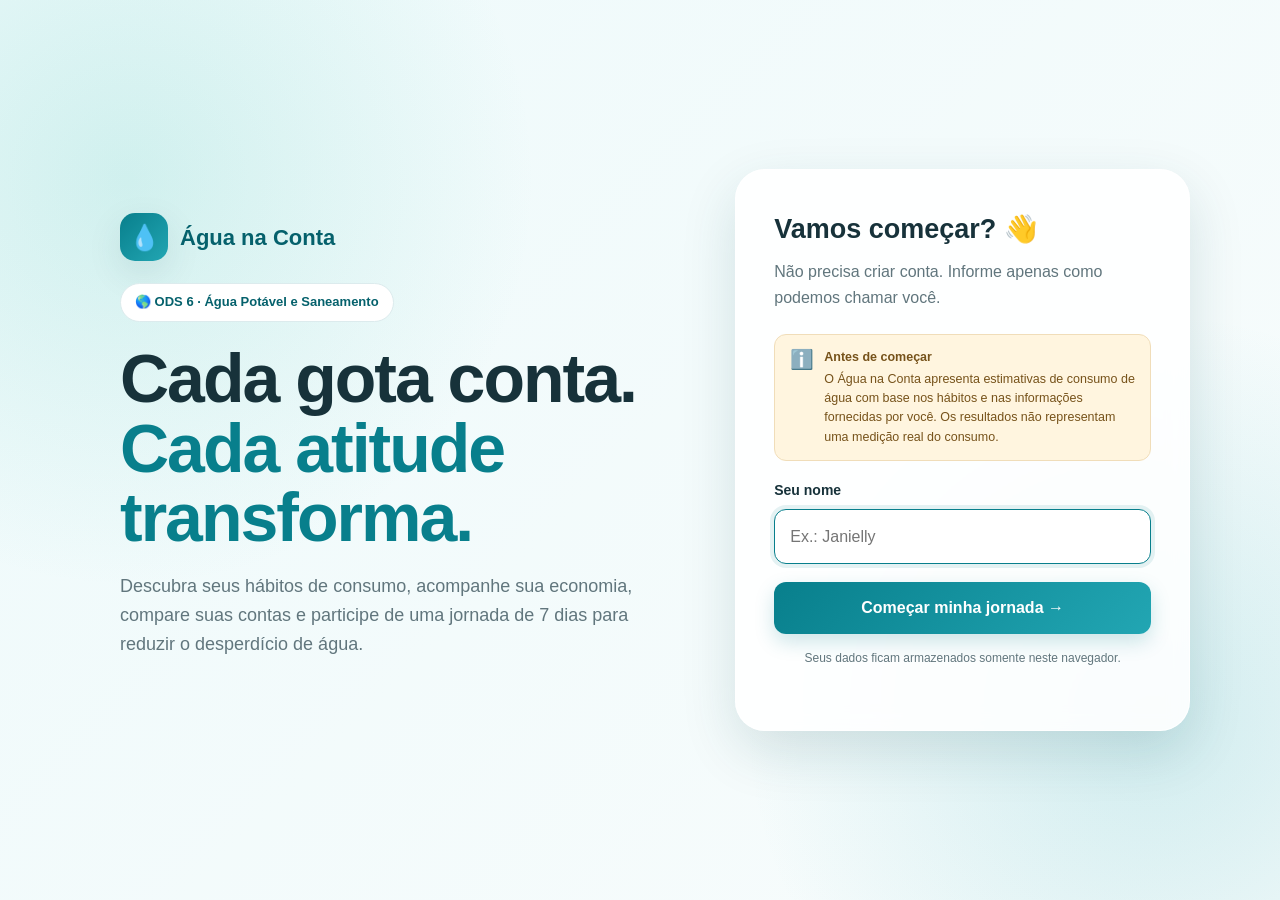
==== commit b143fbd8: "Update index.html" ====
--- a/index.html
+++ b/index.html
@@ -2023,6 +2023,353 @@
             }
         }
 
+
+        /* =========================================================
+           INFORMAÇÕES EDUCATIVAS E DESBLOQUEIO PROGRESSIVO
+        ========================================================= */
+
+        .estimate-notice {
+            display: flex;
+            align-items: flex-start;
+            gap: 10px;
+            margin: 0 0 18px;
+            padding: 13px 15px;
+            border: 1px solid #f0ddb9;
+            border-radius: 12px;
+            background: var(--warning-light);
+            color: #76521a;
+            font-size: 12.5px;
+            line-height: 1.55;
+        }
+
+        .estimate-notice strong {
+            display: block;
+            margin-bottom: 2px;
+            color: #76521a;
+        }
+
+        .estimate-notice .notice-icon {
+            flex: 0 0 auto;
+            font-size: 19px;
+            line-height: 1.3;
+        }
+
+        .estimate-card {
+            display: grid;
+            grid-template-columns: 1fr 1fr;
+            gap: 14px;
+            margin: 0 0 20px;
+            padding: 18px 20px;
+            border: 1px solid var(--border);
+            border-radius: var(--radius);
+            background: white;
+            box-shadow: var(--shadow-sm);
+        }
+
+        .estimate-card-heading {
+            grid-column: 1 / -1;
+        }
+
+        .estimate-card-heading h2 {
+            font-size: 17px;
+            margin-bottom: 3px;
+        }
+
+        .estimate-card-heading p {
+            color: var(--text-light);
+            font-size: 12.5px;
+        }
+
+        .estimate-type {
+            display: flex;
+            align-items: flex-start;
+            gap: 11px;
+            padding: 13px;
+            border-radius: 12px;
+            background: #f5fbfb;
+            border: 1px solid var(--border);
+        }
+
+        .estimate-type.real {
+            background: #f2f7ff;
+            border-color: #dce8f7;
+        }
+
+        .estimate-type-icon {
+            display: flex;
+            align-items: center;
+            justify-content: center;
+            flex: 0 0 36px;
+            width: 36px;
+            height: 36px;
+            border-radius: 10px;
+            background: var(--primary-light);
+            font-size: 18px;
+        }
+
+        .estimate-type.real .estimate-type-icon {
+            background: #e5efff;
+        }
+
+        .estimate-type strong {
+            display: block;
+            margin-bottom: 3px;
+            font-size: 13px;
+        }
+
+        .estimate-type p {
+            color: var(--text-light);
+            font-size: 12px;
+            line-height: 1.5;
+        }
+
+        .meter-guide {
+            margin-top: 22px;
+            overflow: hidden;
+        }
+
+        .meter-guide-intro {
+            padding: 18px 22px 0;
+            color: var(--text-light);
+            font-size: 13px;
+        }
+
+        .meter-guide-grid {
+            display: grid;
+            grid-template-columns: repeat(2, minmax(0, 1fr));
+            gap: 14px;
+            padding: 18px 22px 22px;
+        }
+
+        .meter-step {
+            display: flex;
+            gap: 12px;
+            padding: 15px;
+            border: 1px solid var(--border);
+            border-radius: 13px;
+            background: #fbfefe;
+        }
+
+        .meter-step-number {
+            display: flex;
+            align-items: center;
+            justify-content: center;
+            flex: 0 0 30px;
+            width: 30px;
+            height: 30px;
+            border-radius: 50%;
+            background: var(--primary-light);
+            color: var(--primary-dark);
+            font-weight: 850;
+            font-size: 13px;
+        }
+
+        .meter-step h3 {
+            margin: 1px 0 4px;
+            font-size: 14px;
+        }
+
+        .meter-step p {
+            color: var(--text-light);
+            font-size: 12.5px;
+            line-height: 1.55;
+        }
+
+        .meter-illustration {
+            margin: 0 22px 20px;
+            padding: 16px;
+            border: 1px solid #d5e8e9;
+            border-radius: 14px;
+            background: linear-gradient(135deg, #effafa, #f9fdfd);
+        }
+
+        .meter-illustration-layout {
+            display: flex;
+            align-items: center;
+            justify-content: center;
+            flex-wrap: wrap;
+            gap: 18px;
+        }
+
+        .meter-device {
+            width: min(100%, 260px);
+            padding: 16px;
+            border: 7px solid #c7d5d7;
+            border-radius: 22px;
+            background: #eaf0ed;
+            box-shadow: inset 0 0 0 2px white, 0 5px 12px rgba(16,71,79,.08);
+        }
+
+        .meter-device-top {
+            margin-bottom: 9px;
+            color: #52686d;
+            text-align: center;
+            font-size: 10px;
+            font-weight: 800;
+            letter-spacing: 1.2px;
+        }
+
+        .meter-reading {
+            display: flex;
+            justify-content: center;
+            gap: 3px;
+            padding: 10px 7px;
+            border: 2px solid #aebbb3;
+            border-radius: 7px;
+            background: #f8f5df;
+            color: #263c32;
+            font-family: ui-monospace, SFMono-Regular, Consolas, monospace;
+            font-size: 23px;
+            font-weight: 800;
+            letter-spacing: 2px;
+        }
+
+        .meter-reading .decimal {
+            color: #c46d27;
+        }
+
+        .meter-device-caption {
+            margin-top: 7px;
+            color: #60746d;
+            text-align: center;
+            font-size: 10px;
+        }
+
+        .meter-legend {
+            display: grid;
+            gap: 9px;
+            max-width: 330px;
+            font-size: 12.5px;
+        }
+
+        .meter-legend span {
+            display: flex;
+            align-items: flex-start;
+            gap: 8px;
+            color: var(--text-light);
+        }
+
+        .meter-legend b {
+            color: var(--text);
+        }
+
+        .meter-legend-dot {
+            flex: 0 0 10px;
+            width: 10px;
+            height: 10px;
+            margin-top: 5px;
+            border-radius: 50%;
+            background: var(--primary);
+        }
+
+        .meter-legend-dot.decimal {
+            background: #d88737;
+        }
+
+        .meter-example {
+            margin: 0 22px 22px;
+            padding: 15px 17px;
+            border-left: 4px solid var(--success);
+            border-radius: 9px;
+            background: var(--success-light);
+            font-size: 12.5px;
+        }
+
+        .meter-example strong {
+            display: block;
+            margin-bottom: 4px;
+            color: var(--success);
+        }
+
+        .jr-day.locked {
+            cursor: not-allowed;
+            opacity: .58;
+        }
+
+        .jr-day.locked:hover .jr-node {
+            border-color: var(--border);
+        }
+
+        .jr-day.locked .jr-node {
+            background: #f1f5f5;
+            color: #71858a;
+            border-style: dashed;
+        }
+
+        .jr-day.locked .jr-day-label {
+            color: var(--text-light);
+        }
+
+        .jr-locked-panel {
+            min-height: 280px;
+            display: flex;
+            flex-direction: column;
+            align-items: center;
+            justify-content: center;
+            padding: 35px 24px;
+            text-align: center;
+            background: #fbfefe;
+        }
+
+        .jr-locked-icon {
+            display: flex;
+            align-items: center;
+            justify-content: center;
+            width: 66px;
+            height: 66px;
+            margin-bottom: 13px;
+            border-radius: 20px;
+            background: var(--warning-light);
+            font-size: 30px;
+        }
+
+        .jr-locked-panel h2 {
+            margin-bottom: 7px;
+            font-size: 21px;
+        }
+
+        .jr-locked-panel p {
+            max-width: 480px;
+            color: var(--text-light);
+            font-size: 13.5px;
+        }
+
+        .jr-unlock-time {
+            margin-top: 13px;
+            padding: 9px 13px;
+            border-radius: 10px;
+            background: var(--primary-light);
+            color: var(--primary-dark);
+            font-size: 13px;
+            font-weight: 800;
+        }
+
+        @media (max-width: 650px) {
+            .estimate-card,
+            .meter-guide-grid {
+                grid-template-columns: 1fr;
+            }
+
+            .estimate-card-heading {
+                grid-column: auto;
+            }
+
+            .meter-guide-intro {
+                padding-left: 17px;
+                padding-right: 17px;
+            }
+
+            .meter-guide-grid {
+                padding: 15px 17px 18px;
+            }
+
+            .meter-illustration,
+            .meter-example {
+                margin-left: 17px;
+                margin-right: 17px;
+            }
+        }
+
         /* =========================================================
            RESPONSIVO
         ========================================================= */
@@ -2190,6 +2537,14 @@
                 Não precisa criar conta. Informe apenas como podemos
                 chamar você.
             </p>
+
+            <div class="estimate-notice" role="note">
+                <span class="notice-icon" aria-hidden="true">ℹ️</span>
+                <div>
+                    <strong>Antes de começar</strong>
+                    O Água na Conta apresenta estimativas de consumo de água com base nos hábitos e nas informações fornecidas por você. Os resultados não representam uma medição real do consumo.
+                </div>
+            </div>
 
             <form
                 id="welcomeForm"
@@ -2418,6 +2773,29 @@
                     </div>
 
                 </div>
+
+                <article class="estimate-card" aria-labelledby="estimateCardTitle">
+                    <div class="estimate-card-heading">
+                        <h2 id="estimateCardTitle">💧 Você sabe como seu consumo é calculado?</h2>
+                        <p>O Água na Conta utiliza as informações sobre seus hábitos diários para estimar seu consumo de água.</p>
+                    </div>
+
+                    <div class="estimate-type">
+                        <span class="estimate-type-icon" aria-hidden="true">📊</span>
+                        <div>
+                            <strong>Estimativa do Água na Conta</strong>
+                            <p>Calculada com base nos hábitos e dados informados pelo usuário.</p>
+                        </div>
+                    </div>
+
+                    <div class="estimate-type real">
+                        <span class="estimate-type-icon" aria-hidden="true">🔢</span>
+                        <div>
+                            <strong>Medição do hidrômetro</strong>
+                            <p>Registra o volume acumulado de água que passa pelo aparelho na residência.</p>
+                        </div>
+                    </div>
+                </article>
 
 
                 <!-- MÉTRICAS -->
@@ -2969,6 +3347,78 @@
                     </div>
 
                 </div>
+
+                <section class="card meter-guide" aria-labelledby="meterGuideTitle">
+                    <div class="card-header">
+                        <div>
+                            <h2 id="meterGuideTitle">🔎 Aprenda a ler seu hidrômetro</h2>
+                            <p>Entenda como acompanhar o consumo real da sua residência</p>
+                        </div>
+                    </div>
+
+                    <p class="meter-guide-intro">
+                        O hidrômetro é o aparelho instalado na entrada de água do imóvel. Ele registra o volume que passa pela tubulação e ajuda a concessionária e o morador a acompanhar o consumo.
+                    </p>
+
+                    <div class="meter-illustration">
+                        <div class="meter-illustration-layout">
+                            <div class="meter-device" role="img" aria-label="Ilustração educativa de um hidrômetro com números pretos e casas decimais vermelhas">
+                                <div class="meter-device-top">HIDRÔMETRO • m³</div>
+                                <div class="meter-reading">
+                                    <span>0</span><span>1</span><span>2</span><span>3</span><span class="decimal">4</span><span class="decimal">5</span>
+                                </div>
+                                <div class="meter-device-caption">Ilustração demonstrativa — não representa uma leitura real</div>
+                            </div>
+                            <div class="meter-legend">
+                                <span><i class="meter-legend-dot"></i><span><b>Números pretos:</b> normalmente indicam os metros cúbicos (m³) consumidos.</span></span>
+                                <span><i class="meter-legend-dot decimal"></i><span><b>Números vermelhos:</b> geralmente representam frações do metro cúbico, conforme o modelo do aparelho.</span></span>
+                            </div>
+                        </div>
+                    </div>
+
+                    <div class="meter-guide-grid">
+                        <article class="meter-step">
+                            <span class="meter-step-number">1</span>
+                            <div>
+                                <h3>O que é e para que serve?</h3>
+                                <p>É o aparelho que mede o volume de água que entra no imóvel. A leitura ajuda a acompanhar o consumo e verificar possíveis aumentos.</p>
+                            </div>
+                        </article>
+
+                        <article class="meter-step">
+                            <span class="meter-step-number">2</span>
+                            <div>
+                                <h3>Como identificar os números?</h3>
+                                <p>Observe o visor. Em muitos modelos, os números pretos mostram os m³ inteiros e os vermelhos indicam partes menores. Confira a orientação do fabricante ou da concessionária para o seu modelo.</p>
+                            </div>
+                        </article>
+
+                        <article class="meter-step">
+                            <span class="meter-step-number">3</span>
+                            <div>
+                                <h3>Como fazer a leitura?</h3>
+                                <p>Localize o visor, anote os números indicados e registre a data. Para acompanhar o consumo em m³, utilize a parte inteira indicada no aparelho e mantenha o mesmo padrão nas próximas leituras.</p>
+                            </div>
+                        </article>
+
+                        <article class="meter-step">
+                            <span class="meter-step-number">4</span>
+                            <div>
+                                <h3>Como comparar duas leituras?</h3>
+                                <p>Faça uma nova leitura depois de um período e subtraia a leitura anterior da atual. A diferença indica o volume consumido no intervalo, desde que as duas leituras estejam na mesma unidade e padrão.</p>
+                            </div>
+                        </article>
+                    </div>
+
+                    <div class="meter-example">
+                        <strong>Exemplo simples de comparação</strong>
+                        Se a leitura anterior era 0120 m³ e a atual é 0127 m³, a diferença é de 7 m³ no período entre as duas leituras.
+                    </div>
+
+                    <p class="meter-guide-intro" style="padding-top:0;padding-bottom:20px;">
+                        <strong>Importante:</strong> o Água na Conta não realiza a leitura do hidrômetro nem recebe dados diretamente do aparelho. Esta área é educativa: você mesmo consulta o equipamento e pode usar as informações para acompanhar seu consumo. A estimativa calculada no formulário continua sendo independente dessa medição.
+                    </p>
+                </section>
 
             </section>
 
@@ -4110,6 +4560,8 @@
             comparisons: [],
             challenges: [],
             points: 0,
+            dayCompletedAt: CHALLENGE_DAYS.map(() => null),
+            dayUnlockAt: CHALLENGE_DAYS.map(() => null),
             ...emptyJourney()
         };
 
@@ -4148,8 +4600,30 @@
                     Array.isArray(parsed.comparisons)
                         ? parsed.comparisons
                         : [],
-                ...normalizeJourney(parsed)
+                ...normalizeJourney(parsed),
+                dayCompletedAt: Array.isArray(parsed.dayCompletedAt)
+                    ? CHALLENGE_DAYS.map((day, d) => Number.isFinite(parsed.dayCompletedAt[d]) ? parsed.dayCompletedAt[d] : null)
+                    : CHALLENGE_DAYS.map(() => null),
+                dayUnlockAt: Array.isArray(parsed.dayUnlockAt)
+                    ? CHALLENGE_DAYS.map((day, d) => Number.isFinite(parsed.dayUnlockAt[d]) ? parsed.dayUnlockAt[d] : null)
+                    : CHALLENGE_DAYS.map(() => null)
             };
+
+            /* Migração dos progressos antigos: preserva dias já concluídos e
+               distribui horários históricos em intervalos de 24 horas. */
+            if (!Array.isArray(parsed.dayCompletedAt)) {
+                const completedDays = CHALLENGE_DAYS
+                    .map((day, d) => isDayComplete(d, s) ? d : -1)
+                    .filter(d => d >= 0);
+                const now = Date.now();
+                completedDays.forEach((d, index) => {
+                    const completedAt = now - ((completedDays.length - index) * 24 * 60 * 60 * 1000);
+                    s.dayCompletedAt[d] = completedAt;
+                    if (d + 1 < CHALLENGE_DAYS.length) {
+                        s.dayUnlockAt[d + 1] = completedAt + 24 * 60 * 60 * 1000;
+                    }
+                });
+            }
 
             syncJourney(s);
 
@@ -4205,6 +4679,7 @@
             renderHistory();
             updateDashboard();
             updateImpact();
+            saveState();
 
             setDefaultMonths();
 
@@ -5649,18 +6124,64 @@
     ========================================================= */
 
     let selectedDay = null;
+    let unlockRefreshTimer = null;
+
+    const DAY_UNLOCK_DELAY = 24 * 60 * 60 * 1000;
+
+    function isDayUnlocked(d, s = state) {
+        if (d === 0) return true;
+        const previousCompleted = s.dayCompletedAt?.[d - 1];
+        const unlockAt = s.dayUnlockAt?.[d];
+        return Number.isFinite(previousCompleted) &&
+            Number.isFinite(unlockAt) &&
+            Date.now() >= unlockAt;
+    }
+
+    function formatUnlockDate(timestamp) {
+        return new Date(timestamp).toLocaleString("pt-BR", {
+            day: "2-digit",
+            month: "2-digit",
+            year: "numeric",
+            hour: "2-digit",
+            minute: "2-digit"
+        });
+    }
+
+    function scheduleUnlockRefresh() {
+        if (unlockRefreshTimer) {
+            clearTimeout(unlockRefreshTimer);
+            unlockRefreshTimer = null;
+        }
+
+        const nextUnlock = state.dayUnlockAt
+            .filter(value => Number.isFinite(value) && value > Date.now())
+            .sort((a, b) => a - b)[0];
+
+        if (nextUnlock) {
+            unlockRefreshTimer = setTimeout(() => {
+                renderChallenges();
+                updateDashboard();
+            }, Math.min(nextUnlock - Date.now() + 50, 2147483000));
+        }
+    }
 
 
     function suggestedDay() {
 
         const index =
             state.tasks.findIndex(
-                (list, d) => !isDayComplete(d)
+                (list, d) => !isDayComplete(d) && isDayUnlocked(d)
             );
 
-        return index === -1
+        if (index !== -1) return index;
+
+        const lockedIncomplete = state.tasks.findIndex(
+            (list, d) => !isDayComplete(d)
+        );
+
+        return lockedIncomplete === -1
             ? CHALLENGE_DAYS.length - 1
-            : index;
+            : Math.max(0, lockedIncomplete - 1);
 
     }
 
@@ -5727,10 +6248,8 @@
 
         }
 
-        if (selectedDay === null) {
-
+        if (selectedDay === null || !isDayUnlocked(selectedDay)) {
             selectedDay = suggestedDay();
-
         }
 
         hero.innerHTML = buildJourneyHero();
@@ -5738,6 +6257,7 @@
         track.innerHTML = buildJourneyTrack();
 
         panel.innerHTML = buildDayPanel(selectedDay, options);
+        scheduleUnlockRefresh();
 
         /* mantém o dia escolhido visível na trilha (celular) */
 
@@ -5908,9 +6428,13 @@
 
                     const done = isDayComplete(d);
 
+                    const unlocked = isDayUnlocked(d);
+
                     const count = dayMissionsDone(d);
 
                     const classes = ["jr-day"];
+
+                    if (!unlocked) classes.push("locked");
 
                     if (done) {
 
@@ -5943,10 +6467,11 @@
                             class="${classes.join(" ")}"
                             data-focus="day-${d}"
                             onclick="selectDay(${d})"
+                            ${!unlocked ? "disabled" : ""}
                             ${d === selectedDay ? 'aria-current="step"' : ""}
-                            aria-label="Dia ${d + 1}: ${day.title}. ${count} de ${day.missions.length} missões feitas."
+                            aria-label="Dia ${d + 1}: ${day.title}. ${!unlocked ? "Bloqueado" : `${count} de ${day.missions.length} missões feitas.`}"
                         >
-                            <span class="jr-node">${done ? "✓" : day.emoji}</span>
+                            <span class="jr-node">${!unlocked ? "🔒" : done ? "✓" : day.emoji}</span>
                             <span class="jr-day-label">Dia ${d + 1}</span>
                             <span class="jr-day-name">${day.short}</span>
                             <span class="jr-dots">${dots}</span>
@@ -5978,6 +6503,21 @@
     function buildDayPanel(d, options) {
 
         const day = CHALLENGE_DAYS[d];
+
+        if (!isDayUnlocked(d)) {
+            const unlockAt = state.dayUnlockAt[d];
+            const previousDay = d;
+            return `
+                <div class="jr-locked-panel" role="status">
+                    <div class="jr-locked-icon" aria-hidden="true">🔒</div>
+                    <h2>Dia ${d + 1} bloqueado</h2>
+                    <p>Continue respeitando o intervalo do desafio. O Dia ${d + 1} será liberado 24 horas após a conclusão do Dia ${previousDay}.</p>
+                    ${Number.isFinite(unlockAt)
+                        ? `<div class="jr-unlock-time">Liberação prevista: ${formatUnlockDate(unlockAt)}</div>`
+                        : `<div class="jr-unlock-time">Conclua o Dia ${previousDay} para iniciar a contagem de 24 horas.</div>`}
+                </div>
+            `;
+        }
 
         const complete = isDayComplete(d);
 
@@ -6248,6 +6788,11 @@
 
     function selectDay(d) {
 
+        if (!isDayUnlocked(d)) {
+            showToast("Este dia ainda está bloqueado. Aguarde a liberação após 24 horas.", "warning");
+            return;
+        }
+
         selectedDay = d;
 
         renderChallenges({ focus: `day-${d}` });
@@ -6288,6 +6833,16 @@
 
     function toggleMission(d, m) {
 
+        if (!isDayUnlocked(d)) {
+            showToast("Este dia ainda está bloqueado.", "warning");
+            return;
+        }
+
+        if (state.dayCompletedAt[d] && state.tasks[d][m]) {
+            showToast("Este dia já foi concluído. As missões finalizadas ficam preservadas para manter sua sequência.", "warning");
+            return;
+        }
+
         const levelBefore = currentLevel(state.points);
 
         const wasComplete = isDayComplete(d);
@@ -6297,6 +6852,15 @@
         state.tasks[d][m] = nowDone;
 
         syncJourney();
+
+        if (!wasComplete && isDayComplete(d)) {
+            const completedAt = Date.now();
+            state.dayCompletedAt[d] = completedAt;
+
+            if (d + 1 < CHALLENGE_DAYS.length) {
+                state.dayUnlockAt[d + 1] = completedAt + DAY_UNLOCK_DELAY;
+            }
+        }
 
         saveState();
 
@@ -6330,7 +6894,7 @@
             showToast(
                 finished
                     ? "Jornada completa! Você fechou os 7 dias. 🌊"
-                    : `Dia ${d + 1} completo! +${points} pontos e bônus de +${DAY_BONUS}. 🏆`,
+                    : `Dia ${d + 1} completo! O próximo dia será liberado em 24 horas. 🏆`,
                 "success"
             );
 
@@ -6349,6 +6913,11 @@
 
 
     function answerQuiz(d, choice) {
+
+        if (!isDayUnlocked(d)) {
+            showToast("Este dia ainda está bloqueado.", "warning");
+            return;
+        }
 
         if (state.quiz[d] !== null) {
 
@@ -6440,6 +7009,8 @@
         }
 
         Object.assign(state, emptyJourney());
+        state.dayCompletedAt = CHALLENGE_DAYS.map(() => null);
+        state.dayUnlockAt = CHALLENGE_DAYS.map(() => null);
 
         syncJourney();
 
@@ -7353,4 +7924,4 @@
 </script>
 
 </body>
-</html>+</html>
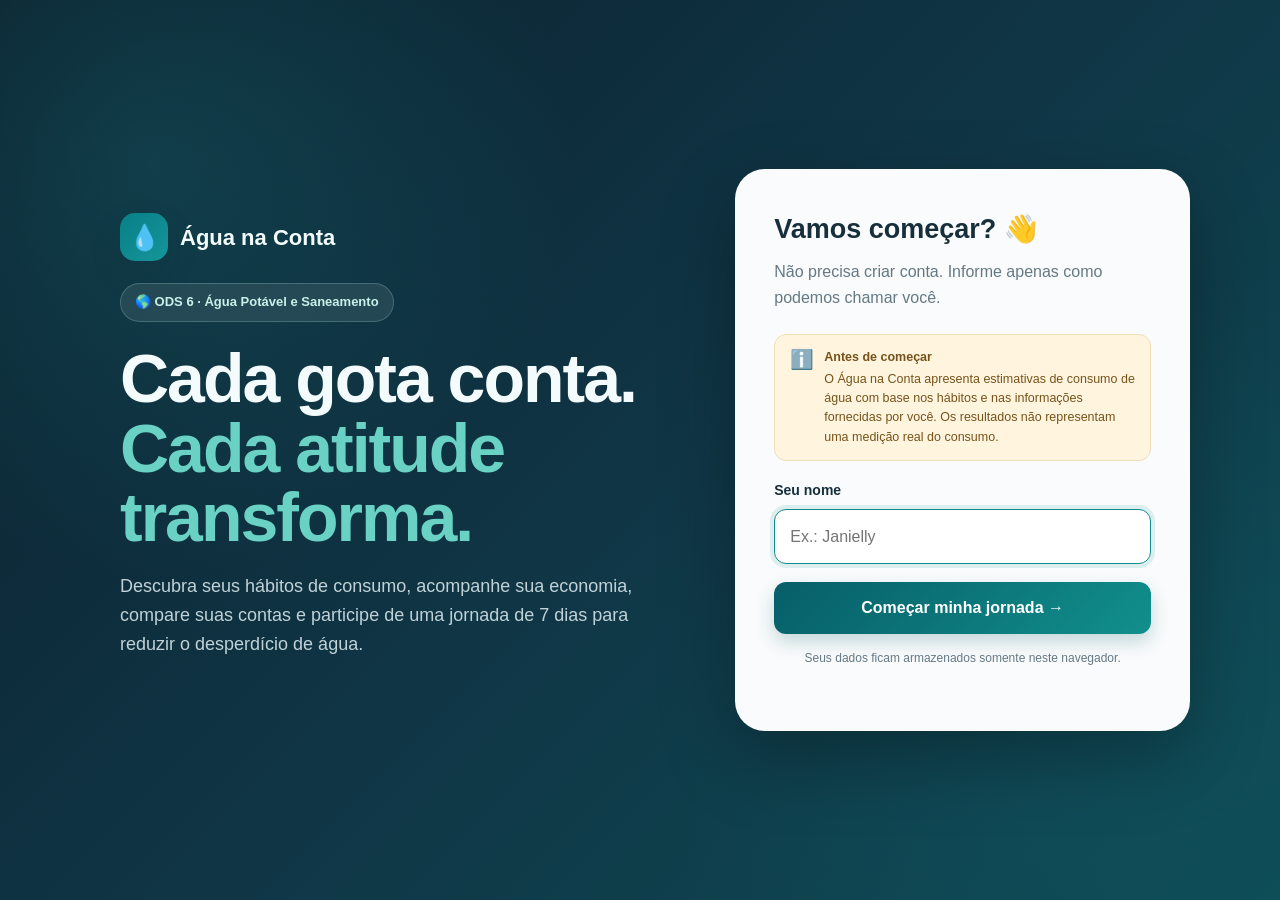
==== commit 16c2ed98: "Update index.html" ====
--- a/index.html
+++ b/index.html
@@ -2492,6 +2492,131 @@
                 grid-template-columns: 1fr;
             }
         }
+    
+
+        /* =========================================================
+           IDENTIDADE VISUAL PROFISSIONAL — AZUL-PETRÓLEO + VERDE-ÁGUA
+           Refinamento visual sem alterar estrutura ou funcionalidades.
+        ========================================================= */
+        :root {
+            --primary: #087f86;
+            --primary-dark: #07545d;
+            --primary-light: #e4f1f1;
+            --secondary: #15969a;
+            --accent: #43b6a7;
+            --text: #172f3b;
+            --text-light: #657984;
+            --background: #edf2f4;
+            --surface: #ffffff;
+            --border: #d8e2e6;
+            --shadow-sm: 0 5px 18px rgba(15, 39, 52, .055);
+            --shadow: 0 13px 34px rgba(15, 39, 52, .10);
+            --shadow-lg: 0 24px 60px rgba(8, 28, 40, .20);
+        }
+
+        body { background: #edf2f4; color: #172f3b; }
+
+        .welcome-screen {
+            background:
+                radial-gradient(circle at 12% 18%, rgba(31, 147, 151, .22), transparent 31%),
+                radial-gradient(circle at 88% 82%, rgba(22, 94, 112, .28), transparent 34%),
+                linear-gradient(135deg, #0b202d 0%, #103747 54%, #0c4b53 100%);
+        }
+        .welcome-content { color: #f4fbfc; }
+        .welcome-content h1 { color: #f4fbfc; }
+        .welcome-content h1 span { color: #69d2c4; }
+        .welcome-content > p { color: #c0d2d8; }
+        .brand { color: #f2fbfc; }
+        .ods-pill {
+            background: rgba(255,255,255,.09);
+            color: #c8f1e9;
+            border-color: rgba(159, 220, 214, .24);
+        }
+        .welcome-card {
+            background: #f9fbfc;
+            border: 1px solid rgba(255,255,255,.24);
+            box-shadow: 0 28px 75px rgba(0,0,0,.30);
+        }
+
+        .sidebar {
+            background: #102936;
+            border-right: 1px solid #1e3d49;
+            color: #eaf3f5;
+        }
+        .sidebar-brand { border-bottom-color: #294651; }
+        .sidebar-brand strong { color: #f4fbfc; }
+        .sidebar-brand small { color: #9db4bd; }
+        .nav-title { color: #829da7; }
+        .nav-item { color: #b7c9cf; }
+        .nav-item:hover {
+            background: #1b3c48;
+            color: #ffffff;
+        }
+        .nav-item.active {
+            background: linear-gradient(100deg, #176b72, #1c8585);
+            color: #ffffff;
+            box-shadow: inset 3px 0 0 #75d8c8;
+        }
+        .sidebar-bottom {
+            background: linear-gradient(145deg, #173b46, #1b4a50);
+            border-color: #315a61;
+            color: #f0f8f8;
+        }
+        .sidebar-bottom p { color: #b6cbd0; }
+
+        .main { background: #edf2f4; }
+        .topbar {
+            background: rgba(248, 251, 252, .94);
+            border-bottom-color: #d7e1e5;
+            box-shadow: 0 3px 14px rgba(15,39,52,.035);
+        }
+        .mobile-menu {
+            background: #e1eeee;
+            color: #07545d;
+        }
+        .dashboard-hero {
+            background:
+                radial-gradient(circle at 88% 12%, rgba(100, 211, 194, .20), transparent 32%),
+                linear-gradient(120deg, #102d3a 0%, #124b56 58%, #087c7e 100%);
+            box-shadow: 0 16px 34px rgba(9, 42, 54, .17);
+            border: 1px solid rgba(255,255,255,.08);
+        }
+        .hero-status {
+            background: rgba(5, 25, 35, .30);
+            border-color: rgba(207, 244, 238, .20);
+            backdrop-filter: blur(8px);
+        }
+        .card, .estimate-card, .meter-guide {
+            border-color: #dce5e8;
+            box-shadow: 0 7px 22px rgba(18, 48, 60, .055);
+        }
+        .card:hover, .estimate-card:hover {
+            box-shadow: 0 12px 28px rgba(18, 48, 60, .085);
+        }
+        .btn-primary {
+            background: linear-gradient(135deg, #075e68, #118f8d);
+            box-shadow: 0 8px 18px rgba(7, 94, 104, .22);
+        }
+        .btn-primary:hover { filter: brightness(1.08); }
+        .btn-secondary {
+            background: #e3f0ef;
+            color: #07545d;
+        }
+        .input-group input:focus, .input-group select:focus {
+            border-color: #138b8d;
+            box-shadow: 0 0 0 4px rgba(19,139,141,.12);
+        }
+        .estimate-card {
+            background: linear-gradient(145deg, #ffffff, #f7fbfb);
+        }
+        .estimate-type { background: #edf5f5; }
+        .estimate-type.real { background: #eef3f8; }
+        .page-header h1 { color: #163644; }
+
+        @media (max-width: 900px) {
+            .sidebar { box-shadow: 12px 0 35px rgba(0,0,0,.20); }
+        }
+
     </style>
 </head>
 
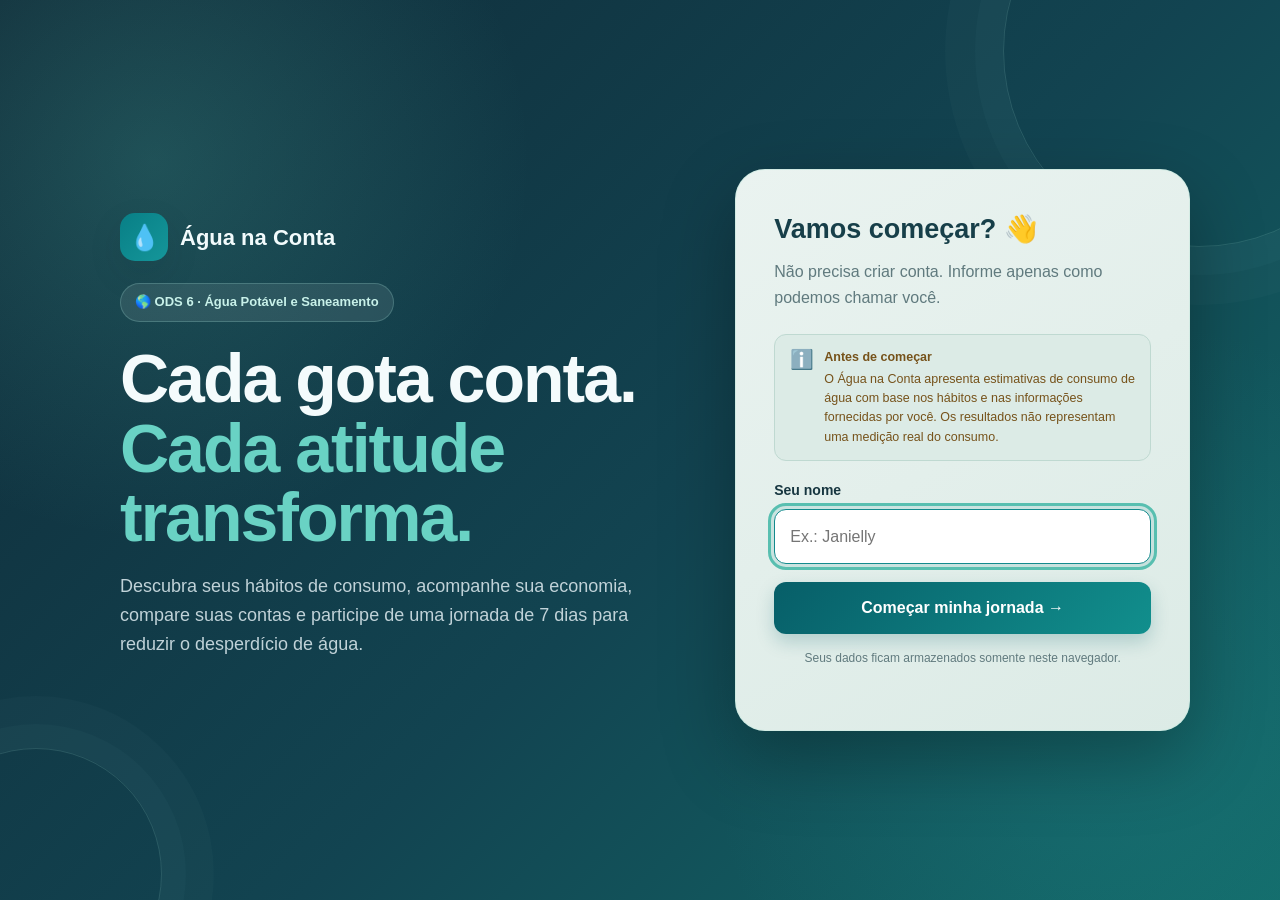
==== commit c3526195: "Update index.html" ====
--- a/index.html
+++ b/index.html
@@ -2617,6 +2617,64 @@
             .sidebar { box-shadow: 12px 0 35px rgba(0,0,0,.20); }
         }
 
+        /* Refinamento visual: menos branco, mais tons minerais e água */
+        :root {
+            --background: #e5efed;
+            --surface: #f0f6f4;
+            --border: #cbdedb;
+            --text: #173640;
+            --text-light: #607a7e;
+            --primary-light: #d7eeea;
+        }
+        body, .main { background: #e5efed; }
+        .topbar { background: rgba(235, 244, 241, .96); border-bottom-color: #cbdedb; }
+        .content { background: transparent; }
+        .card, .estimate-card, .meter-guide {
+            background: linear-gradient(145deg, #f2f7f5, #eaf2ef);
+            border-color: #cbdedb;
+            box-shadow: 0 8px 22px rgba(17, 61, 66, .07);
+        }
+        .card-header { border-bottom-color: #d5e4e0; }
+        .estimate-card { background: linear-gradient(145deg, #f4f8f6, #e5f0ec); }
+        .topbar, .card, .estimate-card, .meter-guide, .sidebar-bottom { backdrop-filter: blur(8px); }
+        .welcome-screen {
+            position: relative;
+            overflow: hidden;
+            background:
+                radial-gradient(circle at 12% 18%, rgba(85, 195, 177, .22), transparent 28%),
+                radial-gradient(circle at 88% 82%, rgba(35, 135, 143, .25), transparent 31%),
+                linear-gradient(135deg, #102b38 0%, #124451 55%, #126b69 100%);
+        }
+        .welcome-screen::before, .welcome-screen::after {
+            content: ""; position: absolute; pointer-events: none; border-radius: 50%;
+            border: 1px solid rgba(181, 238, 224, .15);
+        }
+        .welcome-screen::before { width: 390px; height: 390px; right: -115px; top: -145px; box-shadow: 0 0 0 28px rgba(181,238,224,.025), 0 0 0 58px rgba(181,238,224,.02); }
+        .welcome-screen::after { width: 250px; height: 250px; left: -90px; bottom: -100px; box-shadow: 0 0 0 24px rgba(181,238,224,.025), 0 0 0 52px rgba(181,238,224,.02); }
+        .welcome-container, .welcome-content, .welcome-card { position: relative; z-index: 1; }
+        .welcome-card { background: linear-gradient(150deg, #eaf3f0, #dcebe6); color: #173640; border: 1px solid rgba(195,231,220,.55); }
+        .welcome-card h2 { color: #173f49; }
+        .welcome-card p { color: #607a7e; }
+        .welcome-card .estimate-notice { background: #dcebe6; border-color: #bfd9d1; }
+        .returning-access { text-align: center; }
+        .returning-avatar { width: 66px; height: 66px; margin: 4px auto 14px; border-radius: 22px; display:flex; align-items:center; justify-content:center; background: linear-gradient(140deg,#0c7279,#36b39f); color:#fff; font-size:25px; font-weight:800; box-shadow:0 10px 22px rgba(7,94,104,.2); }
+        .returning-kicker { color:#16877f; font-size:10px; letter-spacing:1.6px; font-weight:900; }
+        .returning-access h3 { font-size:25px; color:#173f49; margin:5px 0 7px; }
+        .returning-access p { margin-bottom:22px; }
+        .text-action { display:block; margin:15px auto 0; border:0; background:transparent; color:#147b78; font-size:13px; font-weight:750; padding:8px; }
+        .text-action:hover { color:#07545d; text-decoration:underline; }
+        .sidebar-return { width:100%; margin-top:12px; border:1px solid #3b666b; background:rgba(7,36,45,.28); color:#d8eeea; border-radius:10px; padding:9px 10px; text-align:left; font-size:12px; font-weight:700; transition:.2s; }
+        .sidebar-return:hover { background:#24616a; color:#fff; transform:translateY(-1px); }
+        .btn-primary { transition:transform .2s, box-shadow .2s, filter .2s; }
+        .btn-primary:hover { transform:translateY(-2px); box-shadow:0 12px 24px rgba(7,94,104,.28); }
+        button:focus-visible, a:focus-visible, input:focus-visible, select:focus-visible { outline:3px solid #58bfb0; outline-offset:3px; }
+        @media (max-width: 650px) {
+            .welcome-screen { padding:18px; }
+            .welcome-content { padding:14px 8px; }
+            .welcome-card { padding:25px 22px; }
+            .welcome-content h1 { font-size:clamp(36px, 11vw, 52px); }
+        }
+
     </style>
 </head>
 
@@ -2669,6 +2727,17 @@
                     <strong>Antes de começar</strong>
                     O Água na Conta apresenta estimativas de consumo de água com base nos hábitos e nas informações fornecidas por você. Os resultados não representam uma medição real do consumo.
                 </div>
+            </div>
+
+            <div id="returningAccess" class="returning-access hidden" aria-live="polite">
+                <div class="returning-avatar" id="returningAvatar">💧</div>
+                <span class="returning-kicker">QUE BOM TER VOCÊ DE VOLTA</span>
+                <h3 id="returningGreeting">Olá novamente!</h3>
+                <p>Seu progresso continua salvo neste navegador. Entre para continuar de onde parou.</p>
+                <button type="button" class="btn btn-primary btn-full" onclick="enterSavedPlatform()">
+                    Entrar na minha jornada <span aria-hidden="true">→</span>
+                </button>
+                <button type="button" class="text-action" onclick="showNameForm()">Não sou essa pessoa / trocar nome</button>
             </div>
 
             <form
@@ -2815,6 +2884,9 @@
             <p>
                 ajudam a construir um futuro mais sustentável.
             </p>
+            <button type="button" class="sidebar-return" onclick="returnToWelcome()">
+                <span aria-hidden="true">↩</span> Voltar à tela inicial
+            </button>
 
         </div>
 
@@ -4794,11 +4866,7 @@
         "DOMContentLoaded",
         function() {
 
-            if (state.name) {
-
-                showApplication();
-
-            }
+            showWelcomeScreen();
 
             renderChallenges();
             renderHistory();
@@ -4854,6 +4922,62 @@
     /* =========================================================
        INÍCIO
     ========================================================= */
+
+    function showWelcomeScreen() {
+
+        const welcome = document.getElementById("welcomeScreen");
+        const app = document.getElementById("app");
+        const returning = document.getElementById("returningAccess");
+        const form = document.getElementById("welcomeForm");
+
+        if (app) app.classList.add("hidden");
+        if (welcome) welcome.classList.remove("hidden");
+
+        if (state.name) {
+            returning.classList.remove("hidden");
+            form.classList.add("hidden");
+            document.getElementById("returningGreeting").textContent = `Olá, ${state.name}!`;
+            document.getElementById("returningAvatar").textContent = state.name.charAt(0).toUpperCase();
+        } else {
+            returning.classList.add("hidden");
+            form.classList.remove("hidden");
+        }
+
+    }
+
+
+    function enterSavedPlatform() {
+
+        if (!state.name) {
+            showNameForm();
+            return;
+        }
+
+        showApplication();
+        showToast(`Bem-vindo(a) de volta, ${state.name}! 💧`, "success");
+
+    }
+
+
+    function showNameForm() {
+
+        document.getElementById("returningAccess").classList.add("hidden");
+        document.getElementById("welcomeForm").classList.remove("hidden");
+        const input = document.getElementById("userName");
+        input.value = state.name || "";
+        input.focus();
+
+    }
+
+
+    function returnToWelcome() {
+
+        showWelcomeScreen();
+        window.scrollTo({ top: 0, behavior: "smooth" });
+        closeSidebar();
+
+    }
+
 
     function startPlatform() {
 
